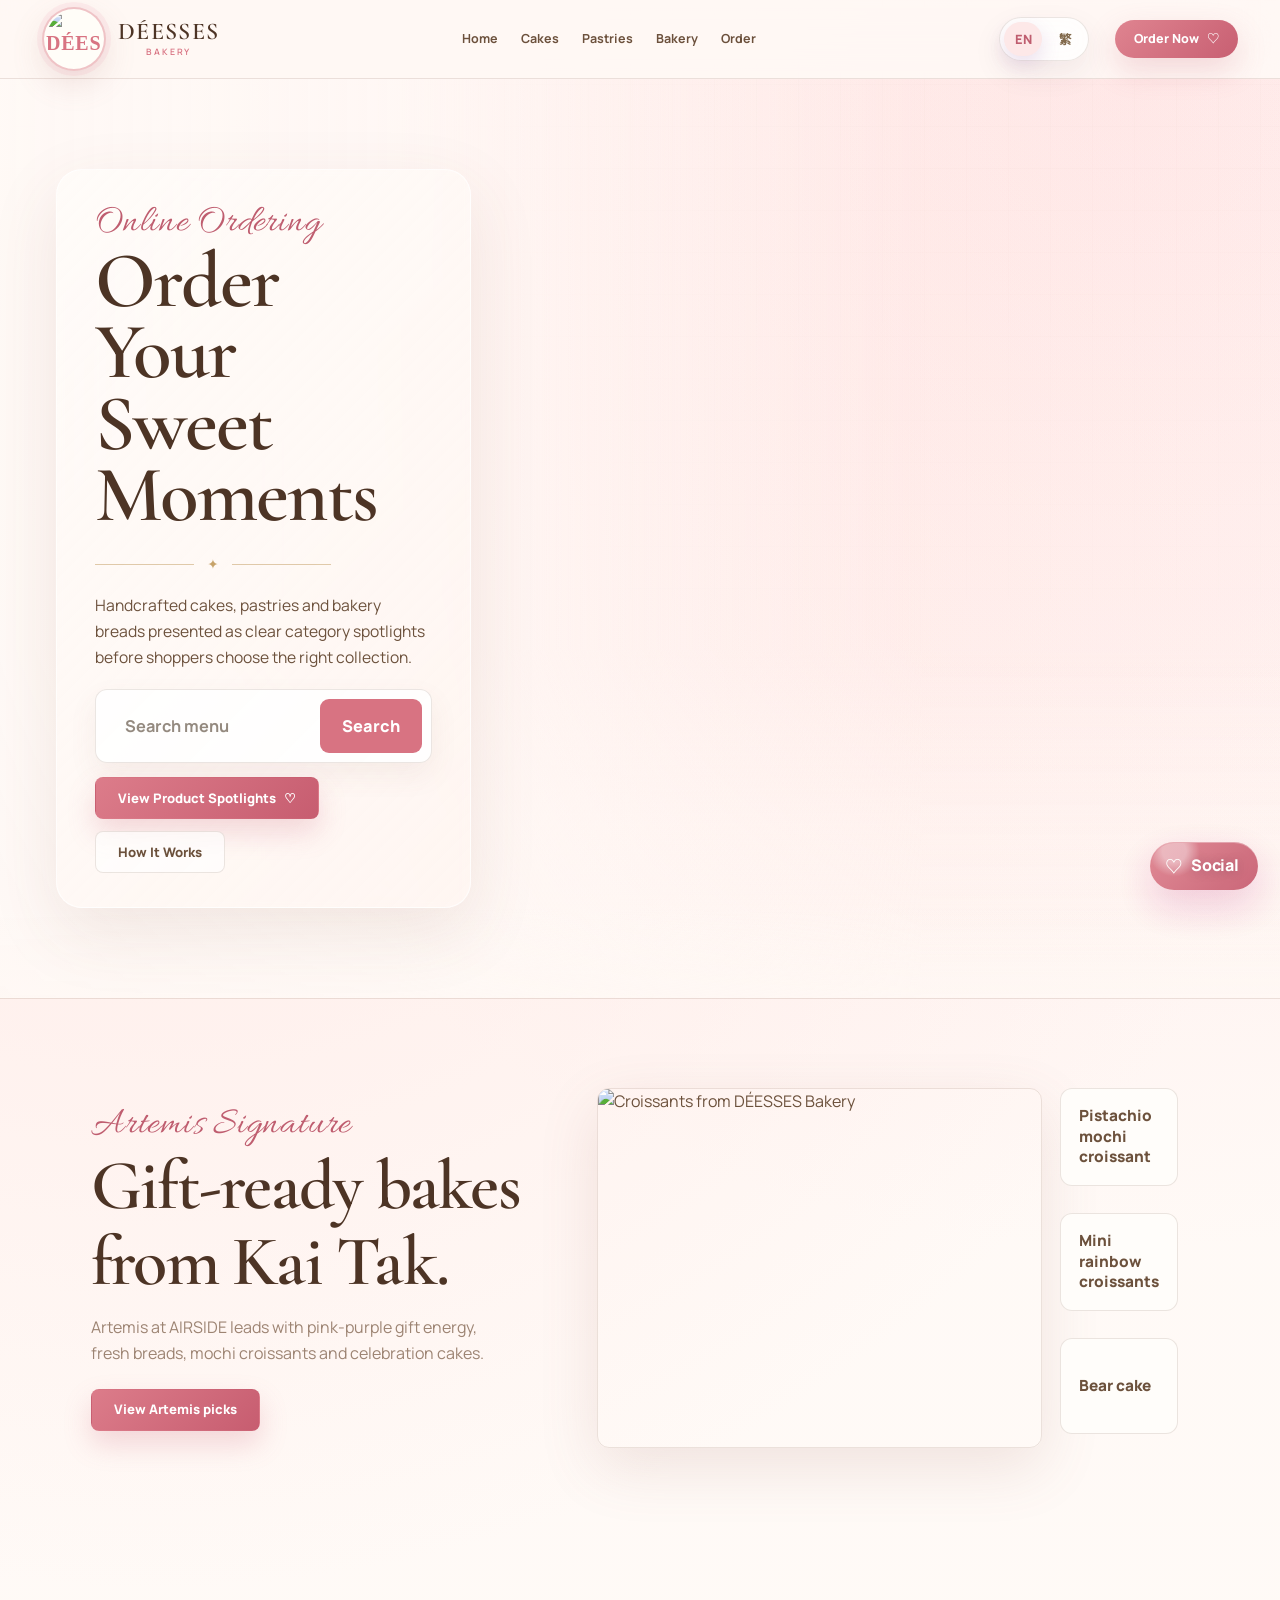
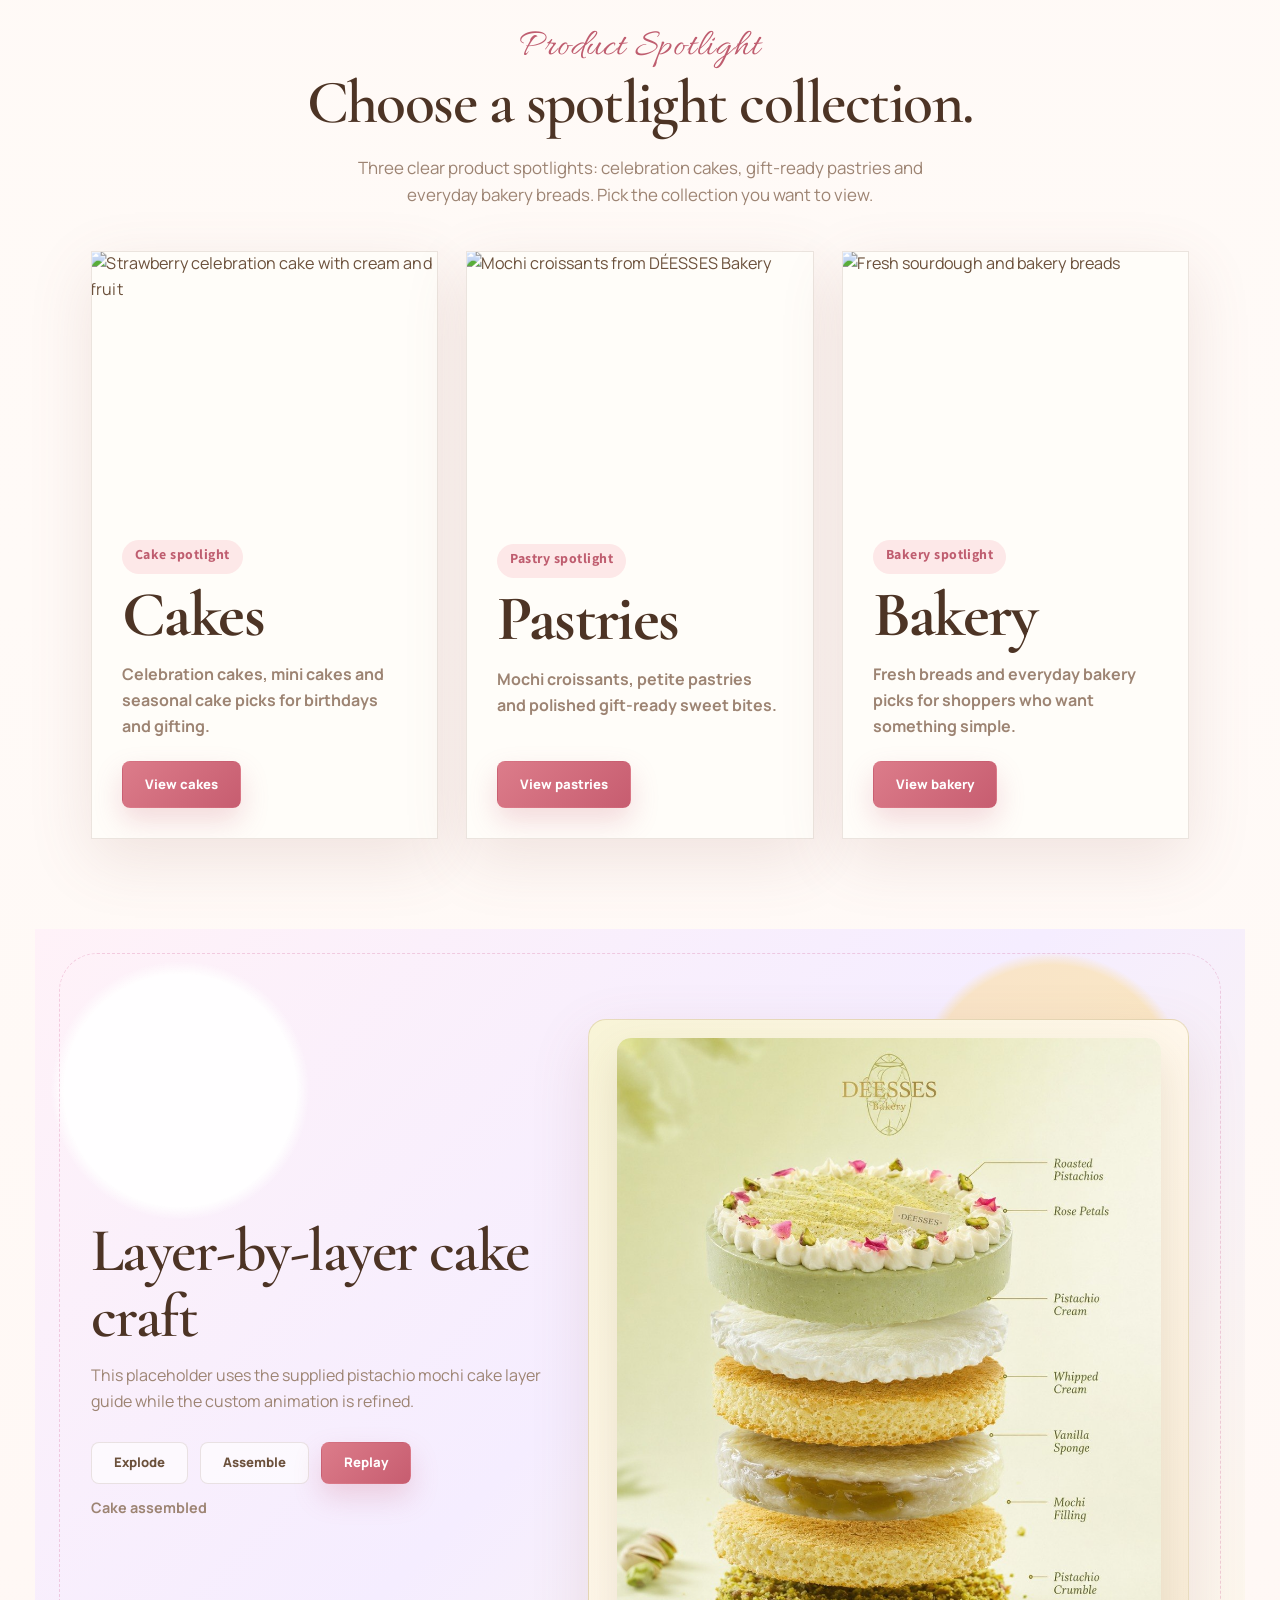
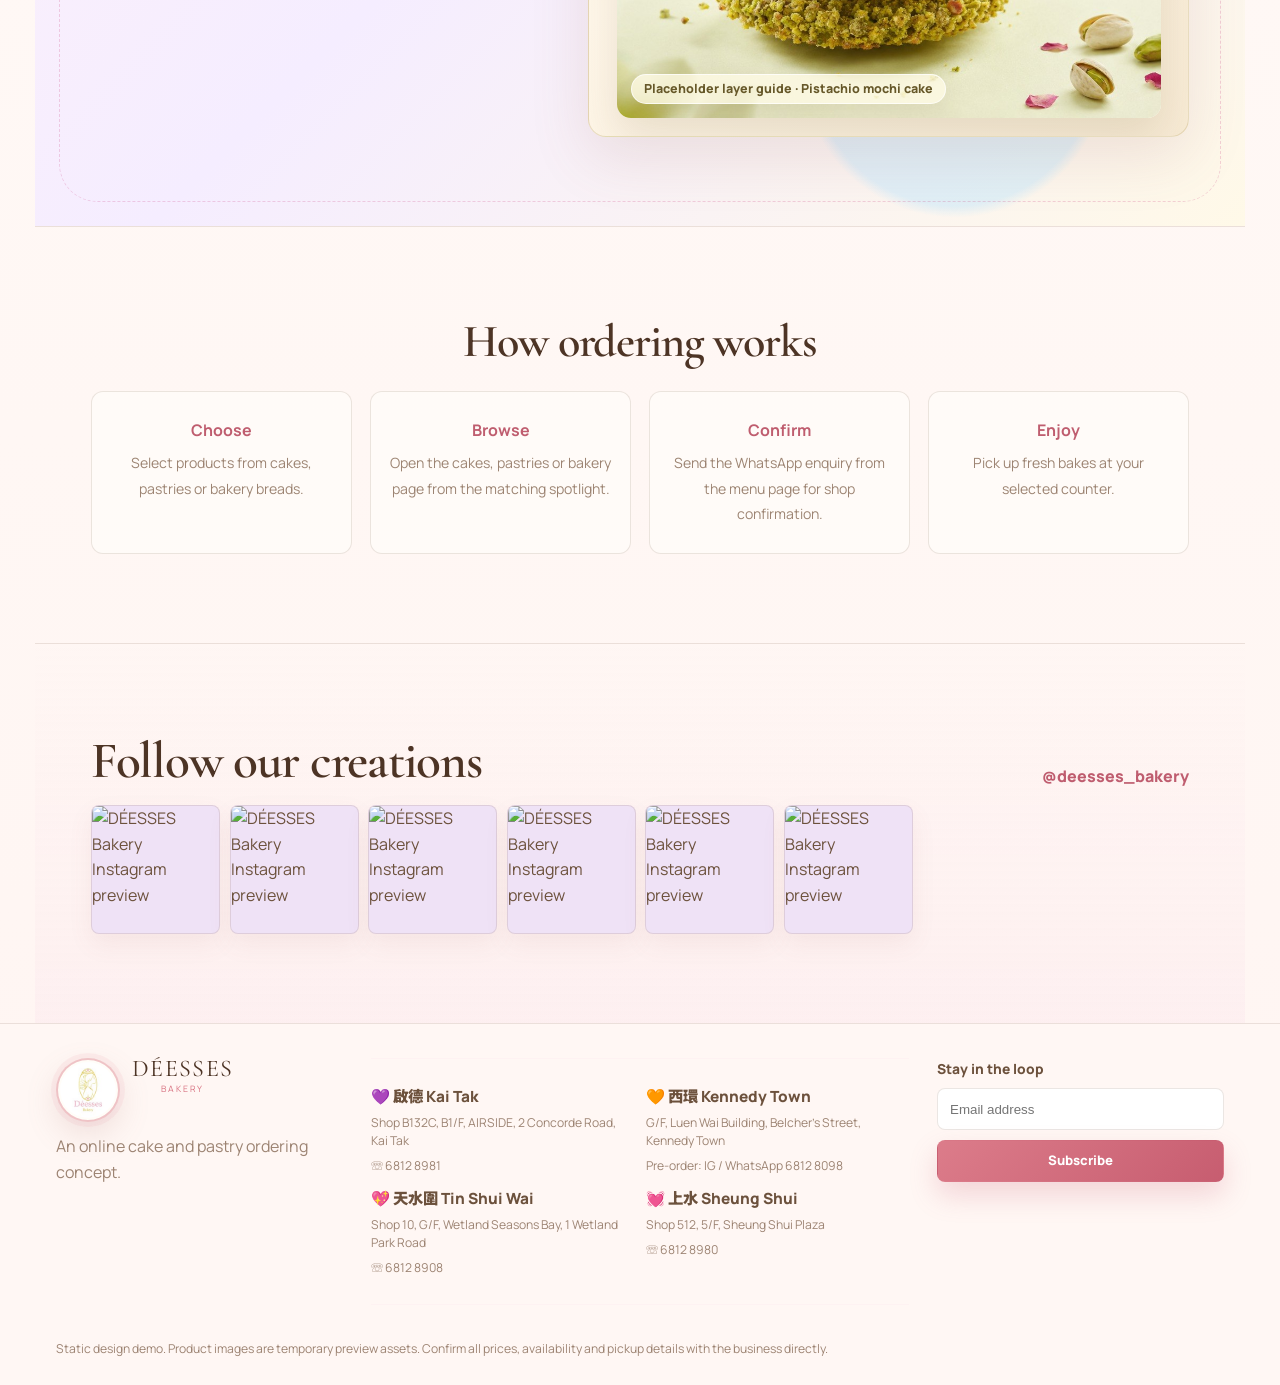
==== index.html @ 66787427 "fix: clarify category spotlights" ====
<!DOCTYPE html>
<html lang="en">
<head>
  <meta charset="UTF-8" />
  <meta name="viewport" content="width=device-width, initial-scale=1.0" />
  <title>DÉESSES Bakery — Online Ordering</title>
  <meta name="description" content="DÉESSES Bakery showcase concept with cakes, pastries, bakery breads, product highlights and WhatsApp pre-order flow." />
  <meta name="theme-color" content="#fff7f2" />
  <link rel="canonical" href="https://sloppy0726.github.io/deesses-bakery-demo/" />
  <meta property="og:type" content="website" />
  <meta property="og:title" content="DÉESSES Bakery — Online Ordering" />
  <meta property="og:description" content="Browse DÉESSES cakes, pastries and bakery highlights, then pre-order by WhatsApp." />
  <meta property="og:image" content="https://sloppy0726.github.io/deesses-bakery-demo/assets/front-page-bakery-scene.jpg" />
  <meta property="og:url" content="https://sloppy0726.github.io/deesses-bakery-demo/" />
  <meta name="twitter:card" content="summary_large_image" />
  <meta name="twitter:title" content="DÉESSES Bakery — Online Ordering" />
  <meta name="twitter:description" content="Browse DÉESSES cakes, pastries and bakery highlights, then pre-order by WhatsApp." />
  <meta name="twitter:image" content="https://sloppy0726.github.io/deesses-bakery-demo/assets/front-page-bakery-scene.jpg" />
  <link rel="icon" href="data:image/svg+xml,%3Csvg xmlns='http://www.w3.org/2000/svg' viewBox='0 0 64 64'%3E%3Crect width='64' height='64' rx='18' fill='%23fff7f2'/%3E%3Ctext x='50%25' y='56%25' dominant-baseline='middle' text-anchor='middle' font-size='34'%3E%E2%99%A1%3C/text%3E%3C/svg%3E" />
  <link rel="apple-touch-icon" href="assets/deesses-instagram-logo.jpg" />
  <link rel="preload" as="image" href="assets/front-page-bakery-scene.jpg" />
  <link rel="preload" as="image" href="assets/deconstructed-cake-placeholder.jpg" />
  <link rel="preload" as="image" href="assets/mini.jpg" />
  <link rel="preload" as="image" href="assets/strawberry.jpg" />
  <link rel="preconnect" href="https://fonts.googleapis.com" />
  <link rel="preconnect" href="https://fonts.gstatic.com" crossorigin />
  <link href="https://fonts.googleapis.com/css2?family=Allura&family=Cormorant+Garamond:ital,wght@0,500;0,600;0,700;1,500&family=Manrope:wght@400;500;600;700;800&family=Noto+Sans+TC:wght@400;500;700&display=swap" rel="stylesheet" />
  <link rel="stylesheet" href="styles.css?v=brand-logo-1" />
  <link rel="stylesheet" href="site.css?v=concept-11" />
  <script type="application/ld+json">
  {
    "@context": "https://schema.org",
    "@type": "Bakery",
    "name": "DÉESSES Bakery",
    "url": "https://sloppy0726.github.io/deesses-bakery-demo/",
    "image": "https://sloppy0726.github.io/deesses-bakery-demo/assets/front-page-bakery-scene.jpg",
    "telephone": "+85268128098",
    "sameAs": ["https://www.instagram.com/deesses_bakery/"],
    "servesCuisine": ["French pastry", "Bakery", "Cake"],
    "department": [
      {"@type":"Bakery","name":"Artemis by Deesses Bakery — Kai Tak","telephone":"+85268128981","address":{"@type":"PostalAddress","streetAddress":"Shop B132C, B1/F, AIRSIDE, 2 Concorde Road","addressLocality":"Kai Tak","addressRegion":"Hong Kong","addressCountry":"HK"}},
      {"@type":"Bakery","name":"DÉESSES Bakery — Kennedy Town","address":{"@type":"PostalAddress","streetAddress":"G/F, Luen Wai Building, Belcher's Street","addressLocality":"Kennedy Town","addressRegion":"Hong Kong","addressCountry":"HK"}},
      {"@type":"Bakery","name":"DÉESSES Bakery — Tin Shui Wai","telephone":"+85268128908","address":{"@type":"PostalAddress","streetAddress":"Shop 10, G/F, Wetland Seasons Bay, 1 Wetland Park Road","addressLocality":"Tin Shui Wai","addressRegion":"Hong Kong","addressCountry":"HK"}},
      {"@type":"Bakery","name":"DÉESSES Bakery — Sheung Shui","telephone":"+85268128980","address":{"@type":"PostalAddress","streetAddress":"Shop 512, 5/F, Sheung Shui Plaza","addressLocality":"Sheung Shui","addressRegion":"Hong Kong","addressCountry":"HK"}}
    ]
  }
  </script>
</head>
<body class="site">
  <header class="nav site-nav" id="nav">
    <nav class="nav__inner site-nav__inner" aria-label="Primary">
      <a href="#top" class="nav__brand site-brand">
        <img class="nav__mark nav__logo site-brand__logo" src="assets/deesses-instagram-logo-safe.jpg" alt="DÉESSES Bakery logo" width="68" height="68" />
        <span class="nav__name site-brand__name">DÉESSES<small>Bakery</small></span>
      </a>
      <button class="nav__toggle site-nav__toggle" type="button" aria-expanded="false" aria-controls="primaryNavLinks" data-nav-toggle>
        <span class="sr-only">Open navigation</span>
        <span aria-hidden="true"></span>
      </button>
      <ul class="nav__links site-nav__links" id="primaryNavLinks">
        <li><a href="#top">Home</a></li>
        <li><a href="cakes.html" data-hero-filter="cake">Cakes</a></li>
        <li><a href="pastries.html" data-hero-filter="pastry">Pastries</a></li>
        <li><a href="bakery.html" data-hero-filter="bakery">Bakery</a></li>
        <li><a href="cakes.html#order" data-i18n="order">Order</a></li>
      </ul>
      <div class="language-switch site-language" aria-label="Language" data-i18n-aria="languageLabel">
        <button type="button" data-language="en" aria-pressed="false"><span>EN</span></button>
        <button type="button" data-language="zh" aria-pressed="false"><span>繁</span></button>
      </div>
      <a href="cakes.html#order" class="nav__cta site-order-pill">Order Now <span aria-hidden="true">♡</span></a>
    </nav>
  </header>

  <aside class="social-float site-social-float" aria-label="Quick social links" data-i18n-aria="quickSocialLinks">
    <button class="social-trigger site-social-trigger" type="button" aria-haspopup="true" aria-expanded="false" data-social-trigger>
      <span class="site-social-trigger__icon" aria-hidden="true">♡</span>
      <span class="social-trigger__label" data-i18n="socialLabel">Social</span>
    </button>
    <div class="social-menu" role="menu">
      <a role="menuitem" href="https://www.instagram.com/deesses_bakery/" target="_blank" rel="noopener">
        <span class="social-icon" aria-hidden="true">◎</span>
        <span><strong>Instagram</strong><small data-i18n="socialInstagramHint">Latest cakes / DM pre-order</small></span>
      </a>
      <a role="menuitem" href="https://wa.me/85268128098" target="_blank" rel="noopener">
        <span class="social-icon" aria-hidden="true">✆</span>
        <span><strong>WhatsApp</strong><small data-i18n="socialWhatsappHint">Message to pre-order</small></span>
      </a>
      <a role="menuitem" href="#social">
        <span class="social-icon" aria-hidden="true">✧</span>
        <span><strong data-i18n="socialGalleryTitle">Social gallery</strong><small data-i18n="socialGalleryHint">Preview posts and updates</small></span>
      </a>
    </div>
  </aside>

  <main id="top">
    <section class="hero site-hero" id="hero">
      <div class="site-hero__content hero-center">
        <p class="site-script">Online Ordering</p>
        <h1 class="site-hero__title">Order Your<br />Sweet Moments</h1>
        <div class="site-flourish" aria-hidden="true"><span></span><strong>✦</strong><span></span></div>
        <p class="site-hero__copy">Handcrafted cakes, pastries and bakery breads presented as clear category spotlights before shoppers choose the right collection.</p>
        <form class="hero-search site-search" role="search" aria-label="Search DÉESSES menu" data-i18n-aria="searchMenu" data-hero-search>
          <label class="sr-only" for="heroSearchInput" data-i18n="searchMenu">Search menu</label>
          <input id="heroSearchInput" type="search" placeholder="Search menu" data-i18n-placeholder="searchMenu" autocomplete="off" />
          <button type="submit" data-i18n="searchButton">Search</button>
        </form>
        <div class="site-hero__actions">
          <a class="btn btn--primary site-button site-button--primary" href="#product-spotlight">View Product Spotlights <span aria-hidden="true">♡</span></a>
          <a class="btn btn--ghost site-button site-button--ghost" href="#how-it-works">How It Works</a>
        </div>
      </div>
      <div class="hero-gallery site-hero__visual" aria-hidden="true">
        <figure class="site-hero-photo site-hero-photo--cake hero-gallery__tile"><img src="assets/strawberry.jpg" alt="" width="520" height="520" fetchpriority="high" /></figure>
        <figure class="site-hero-photo site-hero-photo--berry hero-gallery__tile"><img src="assets/mini.jpg" alt="" width="440" height="440" /></figure>
        <figure class="site-hero-photo site-hero-photo--gift hero-gallery__tile"><img src="assets/orange.jpg" alt="" width="360" height="360" /></figure>
        <figure class="site-hero-photo site-hero-photo--tart hero-gallery__tile"><img src="assets/croissant.jpg" alt="" width="260" height="260" /></figure>
      </div>
    </section>

    <section class="signature site-signature" id="signature">
      <div class="signature__copy site-signature__copy">
        <p class="site-script">Artemis Signature</p>
        <h2>Gift-ready bakes from Kai Tak.</h2>
        <p>Artemis at AIRSIDE leads with pink-purple gift energy, fresh breads, mochi croissants and celebration cakes.</p>
        <a class="btn btn--primary site-button site-button--primary" href="pastries.html?branch=kaitak#menu" data-hero-filter="pastry">View Artemis picks</a>
      </div>
      <div class="signature__visual site-signature__visual">
        <img src="assets/croissant.jpg" alt="Croissants from DÉESSES Bakery" width="520" height="420" loading="lazy" />
        <ul class="signature-list site-signature-list">
          <li><button type="button" data-signature-product="pistachio-mochi-croissant">Pistachio mochi croissant</button></li>
          <li><button type="button" data-signature-product="rainbow-croissants">Mini rainbow croissants</button></li>
          <li><button type="button" data-signature-product="bear-cake">Bear cake</button></li>
        </ul>
      </div>
    </section>

    <section class="site-product-spotlight" id="product-spotlight" aria-labelledby="productSpotlightTitle">
      <div class="site-section-head site-product-spotlight__head">
        <p class="site-script">Product Spotlight</p>
        <h2 id="productSpotlightTitle">Choose a spotlight collection.</h2>
        <p class="section__sub">Three clear product spotlights: celebration cakes, gift-ready pastries and everyday bakery breads. Pick the collection you want to view.</p>
      </div>
      <div class="site-product-spotlight__grid" aria-label="Product spotlight categories">
        <article class="site-product-spotlight__card site-product-spotlight__card--cake">
          <img src="assets/strawberry.jpg" alt="Strawberry celebration cake with cream and fruit" width="520" height="460" loading="lazy" />
          <div>
            <span class="site-product-spotlight__tag">Cake spotlight</span>
            <h3>Cakes</h3>
            <p>Celebration cakes, mini cakes and seasonal cake picks for birthdays and gifting.</p>
            <a class="site-button site-button--primary" href="cakes.html">View cakes</a>
          </div>
        </article>
        <article class="site-product-spotlight__card site-product-spotlight__card--pastry">
          <img src="assets/croissant.jpg" alt="Mochi croissants from DÉESSES Bakery" width="520" height="460" loading="lazy" />
          <div>
            <span class="site-product-spotlight__tag">Pastry spotlight</span>
            <h3>Pastries</h3>
            <p>Mochi croissants, petite pastries and polished gift-ready sweet bites.</p>
            <a class="site-button site-button--primary" href="pastries.html">View pastries</a>
          </div>
        </article>
        <article class="site-product-spotlight__card site-product-spotlight__card--bakery">
          <img src="assets/sourdough.jpg" alt="Fresh sourdough and bakery breads" width="520" height="460" loading="lazy" />
          <div>
            <span class="site-product-spotlight__tag">Bakery spotlight</span>
            <h3>Bakery</h3>
            <p>Fresh breads and everyday bakery picks for shoppers who want something simple.</p>
            <a class="site-button site-button--primary" href="bakery.html">View bakery</a>
          </div>
        </article>
      </div>
    </section>

    <section class="craft site-craft" id="craft" data-cake-mode="assembled">
      <div class="craft__copy site-craft__copy">
        <h2>Layer-by-layer cake craft</h2>
        <p>This placeholder uses the supplied pistachio mochi cake layer guide while the custom animation is refined.</p>
        <div class="craft__controls" aria-label="Cake assembly controls">
          <button class="site-button site-button--ghost" type="button" data-cake-action="explode">Explode</button>
          <button class="site-button site-button--ghost" type="button" data-cake-action="assemble">Assemble</button>
          <button class="site-button site-button--primary" type="button" data-cake-action="replay">Replay</button>
        </div>
        <p class="craft__status" id="cakeStatus" aria-live="polite">Cake assembled</p>
      </div>
      <div class="craft__panel site-cake-panel">
        <figure class="site-cake-placeholder">
          <img src="assets/deconstructed-cake-placeholder.jpg" alt="DÉESSES pistachio mochi cake layer guide placeholder showing pistachio cream, whipped cream, vanilla sponge, mochi filling and pistachio crumble" width="1024" height="1280" loading="lazy" />
          <figcaption>Placeholder layer guide · Pistachio mochi cake</figcaption>
        </figure>
        <div class="cake-stage site-cake-stage--legacy" aria-hidden="true" aria-label="Animated exploded-view celebration cake">
          <div class="cake-piece cake-piece--candle">✦</div>
          <div class="cake-piece cake-piece--berries"></div>
          <div class="cake-piece cake-piece--cream"></div>
          <div class="cake-piece cake-piece--sponge"></div>
          <div class="cake-piece cake-piece--plate"></div>
        </div>
      </div>
    </section>

    <section class="site-how" id="how-it-works">
      <h2>How ordering works</h2>
      <ol>
        <li><strong>Choose</strong><span>Select products from cakes, pastries or bakery breads.</span></li>
        <li><strong>Browse</strong><span>Open the cakes, pastries or bakery page from the matching spotlight.</span></li>
        <li><strong>Confirm</strong><span>Send the WhatsApp enquiry from the menu page for shop confirmation.</span></li>
        <li><strong>Enjoy</strong><span>Pick up fresh bakes at your selected counter.</span></li>
      </ol>
    </section>

    <section class="social site-social" id="social">
      <div class="social__text site-social__head">
        <h2>Follow our creations</h2>
        <p><a href="https://www.instagram.com/deesses_bakery/" target="_blank" rel="noopener">@deesses_bakery</a></p>
      </div>
      <div class="social__grid site-social-grid" id="socialGrid"></div>
    </section>
  </main>

  <footer class="footer site-footer" id="contact">
    <div class="footer__inner site-footer__inner">
      <div>
        <a href="#top" class="site-brand site-footer-brand">
          <img class="site-brand__logo" src="assets/deesses-instagram-logo.jpg" alt="DÉESSES Bakery logo" width="48" height="48" />
          <span class="site-brand__name">DÉESSES<small>Bakery</small></span>
        </a>
        <p>An online cake and pastry ordering concept.</p>
      </div>
      <div class="footer__branches site-footer-branches" id="footerBranches"></div>
      <form class="site-subscribe" action="https://wa.me/85268128098" target="_blank">
        <label>Stay in the loop<input type="email" placeholder="Email address" /></label>
        <button class="site-button site-button--primary" type="submit">Subscribe</button>
      </form>
    </div>
    <p class="site-footer-note">Static design demo. Product images are temporary preview assets. Confirm all prices, availability and pickup details with the business directly.</p>
  </footer>

  <script src="script.js?v=brand-logo-1"></script>
</body>
</html>
---- styles.css ----
/* =========================================================
   DÉESSES Bakery — multi-branch static demo
   Warm golden bakery base + pink/purple "goddess" gift accent
   Scroll-driven warm theme via [data-theme] on <body>
   ========================================================= */

:root {
  /* Warm bakery palette */
  --crust:   #7a4a21;
  --amber:   #c8821f;
  --honey:   #e7a93c;
  --butter:  #f4d58a;
  --cream:   #fbf3e4;
  --linen:   #fdf8ef;
  --espresso:#3a2614;

  /* Goddess gift accent (pink / purple) */
  --rose:    #c93278;
  --plum:    #8a4f9e;
  --blush:   #f6d6e6;
  --lilac:   #efe2f6;

  /* Brand channels */
  --whatsapp:#25d366;

  /* Theme tokens (default / "dawn") */
  --bg:      var(--linen);
  --surface: #ffffff;
  --text:    var(--espresso);
  --muted:   #836b4d;
  --accent:  var(--amber);
  --accent-2:var(--rose);
  --hairline: rgba(58, 38, 20, 0.10);
  --glass:   rgba(253, 248, 239, 0.72);

  --radius:  20px;
  --radius-sm: 14px;
  --maxw: 1160px;
  --ease: cubic-bezier(0.22, 1, 0.36, 1);
}

/* ---- Scroll themes ---- */
body[data-theme="dawn"]   { --bg: var(--linen); --surface: #fff; --text: var(--espresso); --muted: #836b4d; --accent: var(--amber); --glass: rgba(253,248,239,0.72); --hairline: rgba(58,38,20,0.10); }
body[data-theme="midday"] { --bg: var(--cream); --surface: #fffaf0; --text: var(--espresso); --muted: #8a6f4d; --accent: var(--amber); --glass: rgba(251,243,228,0.72); --hairline: rgba(58,38,20,0.12); }
body[data-theme="golden"] { --bg: #f9ecdc; --surface: #fff5e6; --text: #4a2f15; --muted: #8a6336; --accent: var(--crust); --glass: rgba(249,236,220,0.74); --hairline: rgba(74,47,21,0.14); }
body[data-theme="dusk"]   { --bg: #2a1a0e; --surface: #36230f; --text: #f6e4c2; --muted: #cba36a; --accent: var(--honey); --glass: rgba(42,26,14,0.66); --hairline: rgba(246,228,194,0.14); }

/* ---- Reset / base ---- */
*, *::before, *::after { box-sizing: border-box; }
html { scroll-behavior: smooth; }
body {
  margin: 0;
  font-family: "Inter", "Noto Sans TC", system-ui, -apple-system, "Segoe UI", sans-serif;
  color: var(--text);
  background: var(--bg);
  line-height: 1.6;
  -webkit-font-smoothing: antialiased;
  transition: background 0.8s var(--ease), color 0.8s var(--ease);
}
::selection { background: rgba(201, 50, 120, 0.18); color: var(--espresso); }
body.modal-open { overflow: hidden; }
h1, h2, h3 {
  font-family: "Fraunces", Georgia, serif;
  font-weight: 600;
  line-height: 1.08;
  letter-spacing: -0.01em;
  margin: 0;
}
p { margin: 0; }
a { color: inherit; text-decoration: none; }
img { max-width: 100%; display: block; }
section { padding: clamp(64px, 11vw, 132px) clamp(20px, 6vw, 64px); }

/* ---- Instagram glyph ---- */
.ig-mark {
  display: inline-block;
  width: 18px; height: 18px;
  border-radius: 6px;
  border: 2px solid currentColor;
  position: relative;
  flex: none;
}
.ig-mark::before {
  content: ""; position: absolute;
  inset: 3px; border-radius: 50%;
  border: 2px solid currentColor;
}
.ig-mark::after {
  content: ""; position: absolute;
  top: 2.5px; right: 2.5px;
  width: 2.5px; height: 2.5px; border-radius: 50%;
  background: currentColor;
}
.ig-mark--lg { width: 30px; height: 30px; border-radius: 9px; }
.ig-mark--lg::after { width: 3.5px; height: 3.5px; top: 4px; right: 4px; }

/* ---- Shared bits ---- */
.eyebrow {
  font-size: 0.78rem;
  letter-spacing: 0.16em;
  text-transform: uppercase;
  font-weight: 600;
  color: var(--accent-2);
  margin-bottom: 14px;
}
.eyebrow--light { color: var(--blush); }

.section__head { max-width: 760px; margin: 0 auto clamp(34px, 5vw, 64px); text-align: center; }
.section__head h2 { font-size: clamp(2rem, 5vw, 3.4rem); }
.section__sub { margin: 18px auto 0; color: var(--muted); font-size: 1.06rem; max-width: 62ch; }
.section__sub strong, .section__sub em { color: var(--text); }
.reveal-on-scroll {
  opacity: 0;
  transform: translateY(34px) scale(0.985);
  filter: blur(8px);
  transition:
    opacity 0.85s ease var(--reveal-delay, 0ms),
    transform 0.85s cubic-bezier(0.2, 0.8, 0.2, 1) var(--reveal-delay, 0ms),
    filter 0.85s ease var(--reveal-delay, 0ms);
  will-change: opacity, transform, filter;
}
.reveal-on-scroll.is-visible { opacity: 1; transform: translateY(0) scale(1); filter: blur(0); }
.product.reveal-on-scroll,
.branch-card.reveal-on-scroll,
.social-tile.reveal-on-scroll,
.footer-branch.reveal-on-scroll { transform: translateY(42px) scale(0.96); }
.product.reveal-on-scroll.is-visible,
.branch-card.reveal-on-scroll.is-visible,
.social-tile.reveal-on-scroll.is-visible,
.footer-branch.reveal-on-scroll.is-visible { transform: translateY(0) scale(1); }
.product.reveal-on-scroll.is-visible:hover,
.branch-card.reveal-on-scroll.is-visible:hover { transform: translateY(-6px) scale(1); }
.social-tile.reveal-on-scroll.is-visible:hover { transform: translateY(-4px) scale(1); }

.btn {
  display: inline-flex; align-items: center; justify-content: center;
  gap: 9px; padding: 14px 26px; border-radius: 999px;
  font-weight: 600; font-size: 0.98rem; border: none; cursor: pointer;
  font-family: inherit;
  transition: transform 0.3s var(--ease), box-shadow 0.3s var(--ease), background 0.3s var(--ease);
}
.btn:hover { transform: translateY(-2px); }
.btn--primary {
  background: linear-gradient(120deg, var(--rose), var(--plum));
  color: #fff;
  box-shadow: 0 14px 32px -14px var(--plum);
}
.btn--ghost { border: 1px solid var(--hairline); color: var(--text); background: transparent; }
.btn--ghost:hover { border-color: var(--accent-2); }

.btn--lg { padding: 16px 32px; font-size: 1.02rem; }

.note {
  text-align: center; margin: 40px auto 0; max-width: 780px;
  font-size: 0.84rem; color: var(--muted); font-style: italic;
}

/* ---- Navigation ---- */
.nav {
  position: sticky; top: 0; z-index: 100;
  padding: 14px clamp(16px, 5vw, 48px);
  transition: padding 0.4s var(--ease), background 0.6s var(--ease), box-shadow 0.4s var(--ease);
}
.nav--scrolled {
  background: var(--glass);
  -webkit-backdrop-filter: saturate(180%) blur(18px);
  backdrop-filter: saturate(180%) blur(18px);
  box-shadow: 0 1px 0 var(--hairline);
}
.nav__inner { max-width: var(--maxw); margin: 0 auto; display: flex; align-items: center; gap: 24px; }
.nav__brand { display: flex; align-items: center; gap: 12px; font-family: "Fraunces", serif; font-weight: 600; font-size: 1.18rem; letter-spacing: 0.04em; }
.nav__name small { display: block; font-size: 0.62rem; letter-spacing: 0.32em; color: var(--muted); font-family: "Inter", sans-serif; font-weight: 600; }
.nav__mark { color: var(--accent-2); font-size: 1.25rem; }
.nav__logo {
  width: 48px; height: 48px; border-radius: 50%; object-fit: cover; display: block; flex: none;
  padding: 3px;
  background: linear-gradient(#fffaf4, #fffaf4) padding-box, linear-gradient(135deg, var(--rose), var(--plum), var(--honey)) border-box;
  border: 2px solid transparent;
  box-shadow: 0 12px 30px -13px rgba(138, 79, 158, 0.95), 0 0 0 5px rgba(246, 214, 230, 0.34);
}
.nav__links { display: flex; gap: 26px; list-style: none; margin: 0 auto 0 18px; padding: 0; font-size: 0.92rem; font-weight: 500; }
.nav__links a { color: var(--muted); transition: color 0.25s var(--ease); }
.nav__links a:hover { color: var(--accent-2); }
.social-float { position: fixed; right: clamp(10px, 2vw, 22px); bottom: max(10px, env(safe-area-inset-bottom)); z-index: 95; }
.social-trigger {
  border: 0; cursor: pointer; min-width: 104px; height: 48px; padding: 0 18px 0 14px; display: inline-flex; align-items: center; justify-content: center; gap: 8px;
  position: relative; overflow: hidden; isolation: isolate; border-radius: 999px; color: #fff;
  background: linear-gradient(135deg, #5b2a86 0%, #c13584 38%, #e1306c 68%, #f77737 100%);
  box-shadow: 0 16px 38px rgba(193,53,132,0.24), inset 0 1px 0 rgba(255,255,255,0.32);
  font: inherit; font-weight: 850; letter-spacing: -0.01em; opacity: 0.94;
  transition: transform 0.18s var(--ease), box-shadow 0.18s var(--ease), opacity 0.18s var(--ease);
}
.social-trigger::before {
  content: ""; position: absolute; inset: 1px; z-index: -1; border-radius: inherit;
  background: radial-gradient(circle at 22% 18%, rgba(255,255,255,0.42) 0 13%, transparent 28%);
}
.social-trigger__ig {
  width: 21px; height: 21px; flex: none; display: block; color: currentColor;
  filter: drop-shadow(0 1px 8px rgba(63, 18, 65, 0.22));
}
.social-trigger__ig rect, .social-trigger__ig circle,
.social-menu__ig svg rect, .social-menu__ig svg circle {
  fill: none; stroke: currentColor; stroke-width: 1.9; stroke-linecap: round; stroke-linejoin: round;
}
.social-trigger__ig .social-trigger__ig-dot, .social-menu__ig svg circle:last-child { fill: currentColor; stroke: none; }
.social-trigger__label { position: relative; text-shadow: 0 1px 12px rgba(62,22,58,0.26); }
.social-menu {
  position: absolute; right: 0; bottom: calc(100% + 10px); width: min(314px, calc(100vw - 32px)); padding: 10px;
  border-radius: 26px; background: rgba(255,250,244,0.92); border: 1px solid rgba(138,79,158,0.15);
  box-shadow: 0 26px 80px rgba(83,49,75,0.22); -webkit-backdrop-filter: blur(18px); backdrop-filter: blur(18px);
  opacity: 0; transform: translateY(12px) scale(0.96); pointer-events: none; transform-origin: bottom right;
  transition: opacity 0.22s var(--ease), transform 0.22s var(--ease);
}
.social-float:hover .social-menu, .social-float:focus-within .social-menu, .social-float.social-float--open .social-menu { opacity: 1; transform: translateY(0) scale(1); pointer-events: auto; }
.social-float:hover .social-trigger, .social-float:focus-within .social-trigger, .social-float.social-float--open .social-trigger { transform: translateY(-1px); box-shadow: 0 20px 52px rgba(138,79,158,0.32); }
.social-menu a { display: grid; grid-template-columns: 38px 1fr; gap: 10px; align-items: center; padding: 10px; border-radius: 18px; color: var(--text); }
.social-menu a:hover, .social-menu a:focus { background: rgba(246,214,230,0.24); outline: none; }
.social-menu .ig-mark, .social-menu__ig, .social-icon {
  width: 38px; height: 38px; border-radius: 50%; display: grid; place-items: center; background: linear-gradient(135deg, var(--rose), var(--plum)); color: #fff;
  box-shadow: 0 10px 22px rgba(138,79,158,0.16);
}
.social-menu__ig { background: linear-gradient(135deg, #5b2a86, #c13584 42%, #f77737); }
.social-menu__ig svg { width: 19px; height: 19px; display: block; }
.social-menu span { display: grid; gap: 2px; }
.social-menu strong { font-size: 0.95rem; }
.social-menu small { color: var(--muted); font-weight: 700; line-height: 1.25; }
.language-switch {
  display: inline-flex; align-items: center; gap: 4px; padding: 4px; border: 1px solid var(--hairline);
  border-radius: 999px; background: rgba(255,255,255,0.68); box-shadow: 0 12px 30px rgba(83,49,75,0.08);
  -webkit-backdrop-filter: blur(12px); backdrop-filter: blur(12px); flex: none;
}
.language-switch button {
  border: 0; cursor: pointer; min-width: 38px; height: 34px; border-radius: 999px; color: var(--muted);
  background: transparent; font: inherit; font-size: 0.8rem; font-weight: 800; letter-spacing: -0.01em;
  transition: color 0.18s var(--ease), background 0.18s var(--ease), box-shadow 0.18s var(--ease);
}
.language-switch button:hover { color: var(--text); }
.language-switch button.active { color: #fff; background: linear-gradient(120deg, var(--rose), var(--plum)); box-shadow: 0 8px 20px rgba(138,79,158,0.18); }
.nav__cta {
  display: inline-flex; align-items: center; gap: 8px;
  padding: 10px 18px; border-radius: 999px;
  background: linear-gradient(120deg, var(--rose), var(--plum));
  color: #fff; font-weight: 600; font-size: 0.88rem;
  transition: transform 0.3s var(--ease);
}
.nav__cta:hover { transform: translateY(-2px); }
.nav__toggle {
  display: none; width: 44px; height: 44px; margin-left: auto; border: 1px solid var(--hairline); border-radius: 999px;
  background: var(--surface); color: var(--text); cursor: pointer; position: relative; flex: none;
}
.nav__toggle span[aria-hidden="true"], .nav__toggle span[aria-hidden="true"]::before, .nav__toggle span[aria-hidden="true"]::after {
  content: ""; position: absolute; left: 12px; right: 12px; height: 2px; border-radius: 2px; background: currentColor; transition: transform 0.2s var(--ease), opacity 0.2s var(--ease);
}
.nav__toggle span[aria-hidden="true"] { top: 21px; }
.nav__toggle span[aria-hidden="true"]::before { top: -7px; left: 0; right: 0; }
.nav__toggle span[aria-hidden="true"]::after { top: 7px; left: 0; right: 0; }
body[data-nav-open="true"] .nav__toggle span[aria-hidden="true"] { transform: rotate(45deg); }
body[data-nav-open="true"] .nav__toggle span[aria-hidden="true"]::before { transform: translateY(7px) rotate(90deg); }
body[data-nav-open="true"] .nav__toggle span[aria-hidden="true"]::after { opacity: 0; }

/* ---- Hero ---- */
.sr-only {
  position: absolute; width: 1px; height: 1px; padding: 0; margin: -1px;
  overflow: hidden; clip: rect(0, 0, 0, 0); white-space: nowrap; border: 0;
}
.hero {
  position: relative; min-height: calc(100vh - 72px); min-height: calc(100svh - 72px); display: grid; place-items: center;
  overflow: hidden; padding: clamp(72px, 12vh, 118px) clamp(18px, 5vw, 56px) clamp(52px, 9vh, 92px);
  background: linear-gradient(180deg, #fff6ee 0%, #fdebf4 48%, #fffaf4 100%);
}
.hero::after {
  content: ""; position: absolute; inset: auto -12% -22% -12%; height: 42%; z-index: 1;
  background: radial-gradient(closest-side at 50% 100%, rgba(255, 255, 255, 0.78), rgba(255, 214, 230, 0.2) 54%, transparent 74%);
  pointer-events: none;
}
.hero--gallery::before {
  content: ""; position: absolute; inset: 0; z-index: 1;
  background:
    radial-gradient(90% 80% at 50% 28%, rgba(255, 250, 244, 0.46), transparent 58%),
    linear-gradient(180deg, rgba(255, 246, 238, 0.08), rgba(83, 49, 75, 0.24));
  pointer-events: none;
}
.hero-gallery {
  position: absolute; inset: 0; display: grid;
  grid-template-columns: 1.04fr 0.9fr 1.12fr 0.9fr 1.04fr;
  gap: clamp(8px, 1.1vw, 16px); padding: clamp(12px, 2vw, 26px);
  transform: scale(1.02);
}
.hero-gallery__tile {
  position: relative; overflow: hidden; border-radius: clamp(22px, 3vw, 42px);
  min-height: 58vh; box-shadow: 0 34px 90px -54px rgba(67, 33, 58, 0.68);
  isolation: isolate;
}
.hero-gallery__tile--one, .hero-gallery__tile--five { transform: translateY(6vh); }
.hero-gallery__tile--two, .hero-gallery__tile--four { transform: translateY(-2vh); }
.hero-gallery__tile--three { transform: translateY(3vh); }
.hero-gallery__tile img { width: 100%; height: 100%; object-fit: cover; filter: saturate(1.08) contrast(0.98) brightness(1.18); }
.hero-gallery__tile::after {
  content: ""; position: absolute; inset: 0;
  background: linear-gradient(180deg, rgba(255,246,238,0.04), rgba(48,21,43,0.28));
  z-index: 1;
}
.hero-gallery__tile span {
  position: absolute; z-index: 2; left: 16px; right: 16px; bottom: 16px;
  color: #fff8ee; text-shadow: 0 2px 18px rgba(0,0,0,0.45);
}
.hero-gallery__tile strong { display: block; font-family: "Fraunces", Georgia, serif; font-size: clamp(1.02rem, 1.65vw, 1.46rem); line-height: 1.08; }
.hero-gallery__tile small { display: block; margin-top: 4px; font-size: 0.72rem; letter-spacing: 0.06em; opacity: 0.86; }
.hero-center {
  position: relative; z-index: 2; width: min(860px, 100%); text-align: center;
  padding: clamp(10px, 2.4vw, 22px);
}
.hero-center .eyebrow { margin-bottom: 12px; color: #6f2e61; font-size: clamp(0.78rem, 1vw, 0.95rem); font-weight: 800; text-shadow: 0 1px 0 rgba(255,250,244,0.88), 0 8px 26px rgba(255,250,244,0.92); }
.hero__title { font-size: clamp(3.15rem, 9vw, 6.55rem); font-weight: 700; line-height: 0.9; color: #2f1d12; text-shadow: 0 1px 0 rgba(255,250,244,0.92), 0 6px 24px rgba(255,250,244,0.88), 0 18px 58px rgba(255,250,244,0.74); }
.hero__zh { margin-top: 18px; font-family: "Noto Sans TC", serif; font-size: clamp(1.12rem, 2.4vw, 1.55rem); letter-spacing: 0.16em; color: #5a351f; font-weight: 800; text-shadow: 0 1px 0 rgba(255,250,244,0.86), 0 8px 28px rgba(255,250,244,0.92); }
.hero-search {
  display: grid; grid-template-columns: 1fr auto; align-items: center; gap: 8px;
  width: min(720px, 100%); margin: clamp(28px, 4vw, 42px) auto 0; padding: 9px;
  border-radius: 999px; background: rgba(255,255,255,0.76); border: 1px solid rgba(255,255,255,0.54);
  box-shadow: 0 16px 42px -32px rgba(58,38,20,0.58), inset 0 1px 0 rgba(255,255,255,0.62);
}
.hero-search input {
  min-width: 0; border: 0; outline: 0; background: transparent; color: var(--espresso);
  padding: 14px 10px 14px 20px; font: inherit; font-size: 1.02rem; font-weight: 700;
}
.hero-search input::placeholder { color: rgba(58,38,20,0.54); }
.hero-search button {
  border: 0; cursor: pointer; border-radius: 999px; padding: 14px 22px; color: #fff; font: inherit; font-size: 1.02rem; font-weight: 800;
  background: linear-gradient(120deg, var(--rose), var(--plum));
}
.hero-category-nav { margin: 18px auto 0; display: flex; justify-content: center; flex-wrap: wrap; gap: 9px; }
.hero-category-nav a {
  display: inline-flex; align-items: center; min-height: 46px; padding: 10px 16px; border-radius: 999px;
  background: rgba(255,255,255,0.42); border: 1px solid rgba(255,255,255,0.32); color: #352113;
  font-size: 0.94rem; font-weight: 800; text-shadow: 0 1px 0 rgba(255,250,244,0.68); transition: transform 0.22s var(--ease), background 0.22s var(--ease);
}
.hero-category-nav a:hover { transform: translateY(-2px); background: #fff; }
.hero__fine {
  position: absolute; z-index: 2; left: 50%; bottom: 18px; transform: translateX(-50%);
  width: min(720px, calc(100% - 30px)); text-align: center; color: rgba(58,38,20,0.64);
  font-size: 0.78rem; letter-spacing: 0.01em; text-shadow: 0 1px 12px rgba(255,250,244,0.58);
}

@media (min-width: 1024px) {
  .hero-center { width: min(940px, 100%); }
  .hero__title { font-size: clamp(5.7rem, 9.8vw, 7.75rem); letter-spacing: -0.045em; }
  .hero__zh { font-size: clamp(1.24rem, 1.55vw, 1.64rem); }
}

/* ---- Branches ---- */
.branch-grid {
  max-width: var(--maxw); margin: 0 auto;
  display: grid; grid-template-columns: repeat(auto-fit, minmax(248px, 1fr)); gap: 20px;
}
.branch-card {
  position: relative; text-align: left; cursor: pointer; font-family: inherit;
  background: linear-gradient(180deg, rgba(255,255,255,0.96), var(--surface)); border: 1px solid var(--hairline); border-radius: var(--radius);
  padding: 26px 24px; display: flex; flex-direction: column; gap: 4px; color: var(--text);
  transition: transform 0.4s var(--ease), box-shadow 0.4s var(--ease), border-color 0.4s var(--ease), background 0.6s var(--ease);
}
.branch-card::before {
  content: ""; position: absolute; inset: 0 0 auto 0; height: 4px; border-radius: var(--radius) var(--radius) 0 0;
  background: linear-gradient(90deg, var(--rose), var(--plum)); opacity: 0; transition: opacity 0.3s var(--ease);
}
.branch-card:hover { transform: translateY(-6px); box-shadow: 0 26px 52px -30px rgba(138, 79, 158, 0.5); border-color: rgba(138, 79, 158, 0.22); }
.branch-card--on { border-color: var(--plum); box-shadow: 0 26px 54px -28px rgba(138, 79, 158, 0.6); }
.branch-card--on::before { opacity: 1; }
.branch-card__heart { font-size: 1.5rem; }
.branch-card__name { font-size: 1.32rem; margin: 4px 0 0; }
.branch-card__sub { font-size: 0.8rem; letter-spacing: 0.1em; text-transform: uppercase; color: var(--accent-2); font-weight: 600; }
.branch-card__addr { font-size: 0.92rem; color: var(--text); margin-top: 10px; }
.branch-card__addr--en { color: var(--muted); font-size: 0.84rem; margin-top: 2px; }
.branch-card__note { font-size: 0.85rem; color: var(--muted); margin-top: 10px; line-height: 1.5; }
.branch-card__phone { display: inline-block; margin-top: 14px; font-weight: 600; font-size: 0.92rem; color: var(--plum); }
.branch-card__phone--none { color: var(--muted); font-weight: 500; font-size: 0.82rem; }
.branch-card__cta { margin-top: 16px; font: inherit; font-size: 0.82rem; font-weight: 800; color: var(--accent); letter-spacing: 0.02em; align-self: flex-start; border: 0; background: transparent; padding: 0; cursor: pointer; }
.branch-card__cta:hover, .branch-card__cta:focus-visible { color: var(--accent-2); text-decoration: underline; outline: none; }

/* ---- Filters ---- */
.filters { max-width: var(--maxw); margin: 0 auto clamp(28px, 4vw, 40px); display: flex; flex-direction: column; gap: 14px; }
.filters__row { display: flex; flex-wrap: wrap; align-items: center; gap: 10px; }
.filters__label { font-size: 0.72rem; letter-spacing: 0.14em; text-transform: uppercase; color: var(--muted); font-weight: 600; margin-right: 4px; min-width: 92px; }
.chip {
  font-family: inherit; cursor: pointer; font-size: 0.86rem; font-weight: 500;
  padding: 9px 16px; border-radius: 999px; color: var(--text);
  background: var(--surface); border: 1px solid var(--hairline);
  transition: transform 0.2s var(--ease), background 0.3s var(--ease), color 0.3s var(--ease), border-color 0.3s var(--ease);
}
.chip:hover { transform: translateY(-2px); border-color: var(--accent-2); }
.chip--on {
  background: linear-gradient(120deg, var(--rose), var(--plum));
  color: #fff; border-color: transparent;
}

/* ---- Menu / products ---- */
.menu__grid {
  max-width: var(--maxw); margin: 0 auto;
  display: grid; grid-template-columns: repeat(auto-fill, minmax(266px, 1fr)); gap: 24px;
}
.menu__empty { text-align: center; color: var(--muted); margin: 20px auto 0; font-style: italic; }
.product {
  background: linear-gradient(180deg, rgba(255,255,255,0.98), var(--surface)); border: 1px solid var(--hairline); border-radius: var(--radius);
  overflow: hidden; display: flex; flex-direction: column; text-align: left;
  width: 100%; padding: 0; color: inherit; font: inherit; cursor: pointer;
  transition: transform 0.4s var(--ease), box-shadow 0.4s var(--ease), background 0.6s var(--ease);
}
.product:hover { transform: translateY(-6px); box-shadow: 0 26px 52px -30px rgba(138, 79, 158, 0.5); border-color: rgba(138, 79, 158, 0.2); outline: none; }
.product:focus-visible { border-color: var(--plum); box-shadow: 0 26px 52px -30px rgba(138, 79, 158, 0.5); outline: 3px solid rgba(138, 79, 158, 0.35); outline-offset: 4px; }
.product:focus-within { border-color: var(--plum); box-shadow: 0 26px 52px -30px rgba(138, 79, 158, 0.5); }
.product--spotlight {
  border-color: var(--plum);
  box-shadow: 0 0 0 5px rgba(138, 79, 158, 0.16), 0 28px 58px -30px rgba(138, 79, 158, 0.7);
  animation: productSpotlight 1.25s ease-in-out 1;
}
@keyframes productSpotlight {
  0%, 100% { transform: translateY(0) scale(1); }
  40% { transform: translateY(-8px) scale(1.018); }
}
.product__media { position: relative; aspect-ratio: 1 / 1; overflow: hidden; background: var(--lilac); cursor: pointer; border: 0; padding: 0; width: 100%; display: block; color: inherit; font: inherit; }
.product__media::after {
  content: "Tap for details"; position: absolute; left: 12px; top: 12px; z-index: 2;
  padding: 6px 10px; border-radius: 999px; font-size: 0.68rem; font-weight: 800;
  color: var(--espresso); background: rgba(255,255,255,0.84);
  -webkit-backdrop-filter: blur(8px); backdrop-filter: blur(8px);
  opacity: 0; transform: translateY(-4px); transition: opacity 0.22s ease, transform 0.22s ease;
  pointer-events: none;
}
.product:hover .product__media::after, .product:focus-visible .product__media::after, .product:focus-within .product__media::after { opacity: 1; transform: translateY(0); }
.product__media img { width: 100%; height: 100%; object-fit: cover; transition: transform 0.75s var(--ease), filter 0.75s var(--ease); }
.product:hover .product__media img { transform: scale(1.05); }
.product__cat {
  position: absolute; left: 12px; bottom: 12px; z-index: 2;
  font-size: 0.72rem; font-weight: 600; padding: 6px 11px; border-radius: 999px;
  background: rgba(255,255,255,0.86); color: var(--crust);
  -webkit-backdrop-filter: blur(6px); backdrop-filter: blur(6px);
}
.product__badge {
  position: absolute; right: 12px; top: 12px; z-index: 2;
  font-size: 0.68rem; font-weight: 700; letter-spacing: 0.04em; padding: 6px 11px; border-radius: 999px; color: #fff;
}
.product__badge--sig { background: linear-gradient(120deg, var(--rose), var(--plum)); }
.product__badge--season { background: linear-gradient(120deg, var(--amber), var(--crust)); }
.product__body { padding: 18px 18px 20px; display: flex; flex-direction: column; flex: 1; }
.product__head h3 { font-size: 1.12rem; }
.product__desc { color: var(--muted); font-size: 0.92rem; margin-top: 8px; flex: 1; }
.product__foot { margin-top: 16px; padding-top: 14px; border-top: 1px solid var(--hairline); display: flex; flex-direction: column; gap: 8px; }
.product__price {
  align-self: flex-start; font-size: 0.74rem; font-weight: 600; letter-spacing: 0.02em;
  color: var(--crust); padding: 5px 11px; border-radius: 999px;
  background: rgba(231, 169, 60, 0.16); border: 1px solid rgba(122, 74, 33, 0.14);
}
.product__avail { font-size: 0.78rem; color: var(--muted); display: flex; align-items: center; gap: 6px; }
.product__avail-all { color: var(--plum); font-weight: 600; }
.product__avail-some span { font-size: 0.95rem; }
.product__open { margin-top: 4px; font-size: 0.82rem; font-weight: 800; color: var(--accent-2); width: fit-content; min-height: 44px; display: inline-flex; align-items: center; }
.product__order-hint { display: inline-flex; width: fit-content; margin-top: 8px; padding: 7px 11px; border-radius: 999px; background: rgba(37,211,102,0.12); color: #168346; font-size: 0.76rem; font-weight: 800; }

/* ---- Product detail modal ---- */
.product-modal {
  position: fixed; inset: 0; z-index: 1000; display: grid; place-items: center;
  padding: clamp(14px, 3vw, 34px); pointer-events: none; opacity: 0;
  transition: opacity 0.28s var(--ease);
}
.product-modal--open { opacity: 1; pointer-events: auto; }
.product-modal__backdrop {
  position: absolute; inset: 0; background: rgba(36, 19, 38, 0.46);
  -webkit-backdrop-filter: blur(18px) saturate(140%); backdrop-filter: blur(18px) saturate(140%);
}
.product-modal__panel {
  position: relative; width: min(100%, 1040px); max-height: min(92vh, 780px); max-height: min(92dvh, 780px); overflow: auto;
  border-radius: 32px; background: rgba(255, 250, 244, 0.94); color: var(--espresso);
  border: 1px solid rgba(255,255,255,0.72);
  box-shadow: 0 42px 110px -34px rgba(36, 19, 38, 0.62);
  transform: translateY(18px) scale(0.98); transition: transform 0.32s var(--ease);
}
.product-modal--open .product-modal__panel { transform: translateY(0) scale(1); }
.product-modal__close {
  position: absolute; top: 16px; right: 16px; z-index: 3; width: 42px; height: 42px;
  border-radius: 999px; border: 1px solid rgba(58,38,20,0.12); background: rgba(255,255,255,0.82);
  color: var(--espresso); font-size: 1.65rem; line-height: 1; cursor: pointer;
  box-shadow: 0 14px 28px -20px rgba(58,38,20,0.45);
}
.product-modal__content { display: grid; grid-template-columns: minmax(280px, 0.86fr) 1.14fr; height: min(76vh, 640px); min-height: 520px; }
.product-modal__image { position: relative; background: var(--lilac); overflow: hidden; min-height: 0; }
.product-modal__image::after {
  content: ""; position: absolute; inset: 0;
  background: linear-gradient(180deg, transparent 55%, rgba(36,19,38,0.18)); pointer-events: none;
}
.product-modal__image img { display: block; width: 100%; height: 100%; min-height: 100%; object-fit: cover; }
.product-modal__details { padding: clamp(28px, 5vw, 56px); display: flex; flex-direction: column; justify-content: center; overflow: auto; }
.product-modal__details h2 { font-size: clamp(2rem, 5vw, 3.65rem); margin-bottom: 16px; }
.product-modal__desc { color: #6f5536; font-size: 1.03rem; margin-bottom: 22px; }
.product-modal__specs { display: grid; grid-template-columns: repeat(2, minmax(0, 1fr)); gap: 12px; margin: 8px 0 22px; }
.product-modal__specs div {
  padding: 14px 16px; border-radius: 18px; background: rgba(255,255,255,0.68); border: 1px solid rgba(58,38,20,0.08);
}
.product-modal__specs span, .product-modal__section > span { display: block; font-size: 0.72rem; letter-spacing: 0.1em; text-transform: uppercase; color: #8a6f4d; font-weight: 700; margin-bottom: 5px; }
.product-modal__specs strong { font-size: 0.95rem; line-height: 1.35; }
.product-modal__section { margin-top: 14px; }
.product-modal__pickup { margin-top: 4px; }
.product-modal__pills, .product-modal__branches, .product-modal__branch-choices, .product-modal__addon-grid { display: flex; flex-wrap: wrap; gap: 8px; }
.product-modal__pill, .product-modal__branch, .product-modal__branch-choice, .product-modal__addon {
  display: inline-flex; align-items: center; border-radius: 999px; padding: 7px 12px; font-size: 0.82rem; font-weight: 600;
  background: rgba(246,214,230,0.7); color: var(--plum); border: 1px solid rgba(138,79,158,0.12);
}
.product-modal__branch { background: rgba(231,169,60,0.16); color: var(--crust); }
.product-modal__addon { background: rgba(37,211,102,0.10); color: #15723f; border-color: rgba(37,211,102,0.16); }
.product-modal__addon input { accent-color: var(--whatsapp); margin-right: 5px; }
.product-modal__config { padding: 14px; border-radius: 22px; background: rgba(255,255,255,0.62); border: 1px solid rgba(138,79,158,0.13); }
.product-modal__form-grid { display: grid; grid-template-columns: repeat(2, minmax(0, 1fr)); gap: 10px; margin-bottom: 12px; }
.product-modal__control { display: grid; gap: 6px; font-size: 0.74rem; letter-spacing: 0.06em; text-transform: uppercase; color: #8a6f4d; font-weight: 800; }
.product-modal__control select, .product-modal__control input, .product-modal__field { width: 100%; border-radius: 18px; border: 1px solid rgba(58,38,20,0.1); background: rgba(255,255,255,0.78); padding: 12px 14px; color: var(--espresso); font: inherit; text-transform: none; letter-spacing: 0; font-weight: 600; }
.product-modal__field { margin-top: 10px; }
.product-modal__branch-choice {
  -webkit-appearance: none; appearance: none; font-family: inherit; cursor: pointer; background: rgba(255,255,255,0.76); color: #6f5536; -webkit-text-fill-color: #6f5536;
  transition: transform 0.2s var(--ease), background 0.25s var(--ease);
}
.product-modal__branch-choice:hover { transform: translateY(-1px); color: var(--plum); -webkit-text-fill-color: var(--plum); }
.product-modal__branch-choice:focus-visible { outline: 3px solid rgba(138, 79, 158, 0.28); outline-offset: 2px; }
.product-modal__branch-choice--on { background: linear-gradient(120deg, var(--rose), var(--plum)); color: #fff !important; -webkit-text-fill-color: #fff !important; border-color: transparent; }
.product-modal__branch-choice--on:hover,
.product-modal__branch-choice--on:focus,
.product-modal__branch-choice--on:focus-visible,
.product-modal__branch-choice--on:active { color: #fff !important; -webkit-text-fill-color: #fff !important; }
.product-modal__branch-note { margin-top: 18px; color: #6f5536; font-size: 0.92rem; }
.product-modal__specs--compact { grid-template-columns: repeat(2, minmax(0, 1fr)); }
.product-modal__toggle { display: inline-flex; align-items: center; gap: 8px; margin: 2px 0 8px; border-radius: 999px; padding: 9px 13px; background: rgba(246,214,230,0.7); color: var(--plum); font-weight: 800; font-size: 0.86rem; }
.product-modal__toggle input { accent-color: var(--plum); }
.product-modal__review { padding: 14px; border-radius: 22px; background: rgba(58,38,20,0.045); border: 1px solid rgba(58,38,20,0.08); }
.product-modal__summary { display: grid; grid-template-columns: repeat(2, minmax(0, 1fr)); gap: 8px; }
.product-modal__summary div { padding: 10px 12px; border-radius: 16px; background: rgba(255,255,255,0.72); border: 1px solid rgba(58,38,20,0.07); }
.product-modal__summary span { display: block; color: #8a6f4d; font-size: 0.7rem; font-weight: 800; letter-spacing: 0.06em; text-transform: uppercase; margin-bottom: 3px; }
.product-modal__summary strong { font-size: 0.9rem; line-height: 1.25; }
.product-modal__order { margin-top: 14px; width: 100%; justify-content: center; }
.product-modal__fine { margin-top: 12px; color: #8a6f4d; font-size: 0.8rem; line-height: 1.5; }

/* ---- Signature (dusk-toned) ---- */
.signature {
  background:
    radial-gradient(100% 100% at 80% 0%, rgba(231, 99, 155, 0.28), transparent 55%),
    radial-gradient(90% 90% at 10% 100%, rgba(138, 79, 158, 0.34), transparent 55%),
    #241326;
  color: #f6e4f0;
}
.signature__inner, .craft__inner, .social__inner { isolation: isolate; }
.signature__inner { max-width: 820px; margin: 0 auto; text-align: center; }
.signature h2 { font-size: clamp(2.4rem, 6vw, 4rem); color: #fff; }
.signature__by { color: var(--blush); font-style: italic; font-weight: 400; }
.signature__lead { margin: 22px auto 0; max-width: 640px; color: #e9cfe0; font-size: 1.08rem; }
.signature__lead strong { color: #fff; }
.signature__list { list-style: none; margin: 34px auto 32px; padding: 0; display: grid; grid-template-columns: repeat(auto-fit, minmax(240px, 1fr)); gap: 14px; max-width: 720px; text-align: left; }
.signature__list li { min-width: 0; }
.signature__product {
  width: 100%; min-height: 100%; display: flex; align-items: center; gap: 12px;
  border: 1px solid rgba(246, 214, 230, 0.2); border-radius: var(--radius-sm);
  padding: 16px 18px; background: rgba(246, 214, 230, 0.05); color: inherit; font: inherit;
  text-align: left; cursor: pointer; transition: transform 0.18s ease, border-color 0.18s ease, background 0.18s ease;
}
.signature__product:hover, .signature__product:focus-visible {
  transform: translateY(-2px); border-color: rgba(246, 214, 230, 0.55); background: rgba(246, 214, 230, 0.12);
  outline: none;
}
.signature__product span { font-size: 1.4rem; }
.signature__product em { margin-left: auto; font-style: normal; font-size: 0.68rem; letter-spacing: 0.08em; text-transform: uppercase; color: var(--blush); font-weight: 700; }

/* ---- Cake craft / Dribbble-inspired motion panel ---- */
.craft {
  position: relative;
  overflow: hidden;
  background:
    radial-gradient(circle at 12% 18%, rgba(255,255,255,0.92) 0 9%, transparent 10%),
    radial-gradient(circle at 84% 18%, rgba(255,214,102,0.36) 0 10%, transparent 11%),
    radial-gradient(circle at 76% 82%, rgba(186,229,255,0.42) 0 12%, transparent 13%),
    linear-gradient(135deg, #fff2f8, #f5edff 48%, #fff9e8);
}
.craft::before { content: ""; position: absolute; inset: 24px; border: 1px dashed rgba(201, 50, 120, 0.2); border-radius: 38px; pointer-events: none; }
.craft__inner { position: relative; max-width: var(--maxw); margin: 0 auto; display: grid; grid-template-columns: minmax(0, 0.85fr) minmax(340px, 1.15fr); gap: clamp(28px, 6vw, 72px); align-items: center; }
.craft__copy h2 { font-size: clamp(2.2rem, 6vw, 4.2rem); max-width: 560px; }
.craft__copy .section__sub { text-align: left; max-width: 610px; }
.craft__controls { display: flex; flex-wrap: wrap; gap: 12px; margin-top: 28px; }
.craft__controls .btn[disabled] { opacity: 0.56; cursor: not-allowed; transform: none; }
.craft__status { margin-top: 14px; color: var(--muted); font-size: 0.9rem; font-weight: 700; }
.craft__panel {
  position: relative; min-height: clamp(420px, 52vw, 620px); display: grid; place-items: center;
  padding: clamp(18px, 4vw, 34px); border-radius: 36px; background: rgba(255,255,255,0.5);
  border: 1px solid rgba(255,255,255,0.82); box-shadow: 0 30px 80px rgba(96,57,92,0.17), inset 0 1px 0 rgba(255,255,255,0.76);
  -webkit-backdrop-filter: blur(18px); backdrop-filter: blur(18px); overflow: hidden;
}
.craft__shot-meta { position: absolute; left: 18px; right: 18px; top: 18px; z-index: 2; display: flex; flex-wrap: wrap; gap: 8px; }
.craft__shot-meta span { display: inline-flex; align-items: center; min-height: 34px; padding: 7px 11px; border-radius: 999px; background: rgba(255,255,255,0.76); border: 1px solid rgba(255,255,255,0.9); color: #7b4a66; font-size: 0.78rem; font-weight: 800; box-shadow: 0 10px 24px rgba(124,73,101,0.09); }
.cake-assembly { width: min(100%, 620px); max-height: 620px; overflow: visible; user-select: none; }
.cake-piece { transform-box: fill-box; transform-origin: center; transition: transform 0.9s var(--ease), filter 0.9s var(--ease); filter: drop-shadow(0 16px 22px rgba(88,40,62,0.12)); }
.cake-shadow { opacity: 0.22; filter: blur(8px); transition: transform 0.9s var(--ease), opacity 0.9s var(--ease); }
.cake-guide line { opacity: 0; stroke: rgba(146,80,117,0.34); stroke-width: 2; stroke-dasharray: 8 8; stroke-linecap: round; transition: opacity 0.45s var(--ease); }
.cake-labels text { opacity: 0; fill: #8b4663; font: 800 18px "Inter", "Noto Sans TC", sans-serif; letter-spacing: 0.02em; paint-order: stroke; stroke: rgba(255,255,255,0.92); stroke-width: 7px; stroke-linejoin: round; transition: opacity 0.45s var(--ease), transform 0.45s var(--ease); }
.craft[data-cake-mode="exploded"] .cake-candle { transform: translate(94px, -86px) rotate(10deg) scale(1.03); }
.craft[data-cake-mode="exploded"] .cake-berries { transform: translate(-118px, -76px) rotate(-12deg) scale(1.06); }
.craft[data-cake-mode="exploded"] .cake-frosting { transform: translate(98px, -48px) rotate(4deg) scale(1.02); }
.craft[data-cake-mode="exploded"] .cake-sponge--top { transform: translate(-34px, -12px) rotate(-1deg); }
.craft[data-cake-mode="exploded"] .cake-cream { transform: translate(-116px, 28px) rotate(-5deg) scale(1.02); }
.craft[data-cake-mode="exploded"] .cake-sponge--bottom { transform: translate(92px, 58px) rotate(3deg); }
.craft[data-cake-mode="exploded"] .cake-plate { transform: translate(-96px, 72px) rotate(-2deg) scale(0.98); }
.craft[data-cake-mode="exploded"] .cake-shadow { opacity: 0.14; transform: scaleX(1.24); }
.craft[data-cake-mode="exploded"] .cake-guide line, .craft[data-cake-mode="exploded"] .cake-labels text { opacity: 1; }
.craft[data-cake-mode="exploded"] .cake-labels text { transform: translateY(5px); }
.craft[data-cake-mode="replaying"] .cake-piece { animation: cakePulse 2.8s var(--ease) infinite; }
@keyframes cakePulse { 0%, 100% { filter: drop-shadow(0 16px 22px rgba(88,40,62,0.12)); } 50% { filter: drop-shadow(0 22px 34px rgba(201,50,120,0.2)); } }

/* ---- Order ---- */
.order__cards { max-width: 760px; margin: 0 auto; display: grid; grid-template-columns: repeat(auto-fit, minmax(240px, 1fr)); gap: 20px; }
.order-card {
  position: relative; text-align: center; padding: 36px 28px; border-radius: var(--radius);
  background: var(--surface); border: 1px solid var(--hairline); display: flex; flex-direction: column; align-items: center; gap: 8px;
  transition: transform 0.4s var(--ease), box-shadow 0.4s var(--ease), border-color 0.3s var(--ease);
}
.order-card:hover { transform: translateY(-6px); box-shadow: 0 26px 52px -30px rgba(138, 79, 158, 0.5); }
.order-card h3 { font-size: 1.3rem; }
.order-card p { font-size: 1.08rem; font-weight: 600; color: var(--text); }
.order-card__hint { font-size: 0.84rem; color: var(--muted); }
.order-card__icon { margin-bottom: 6px; color: var(--plum); }
.order-card--ig:hover { border-color: var(--rose); }
.order-card--wa:hover { border-color: var(--whatsapp); }
.order-card__icon--wa {
  width: 46px; height: 46px; border-radius: 50%; display: flex; align-items: center; justify-content: center;
  background: var(--whatsapp); color: #fff; font-size: 1.4rem;
}
.order-card--ig .order-card__icon { color: var(--rose); }

/* ---- Social ---- */
.social { background: linear-gradient(180deg, transparent, rgba(246, 214, 230, 0.18)); }
.social__inner { max-width: var(--maxw); margin: 0 auto; display: grid; grid-template-columns: 0.9fr 1.1fr; gap: clamp(32px, 6vw, 64px); align-items: center; }
.social__text h2 { font-size: clamp(2rem, 5vw, 3rem); }
.social__lead { margin-top: 18px; color: var(--muted); font-size: 1.05rem; }
.social__lead strong { color: var(--text); }
.social__counts { margin: 16px 0 24px; color: var(--muted); font-size: 0.95rem; }
.social__counts strong { color: var(--accent-2); }
.social__grid { display: grid; grid-template-columns: repeat(3, 1fr); gap: 12px; }
.social-tile { aspect-ratio: 1 / 1; border-radius: var(--radius-sm); overflow: hidden; background: var(--lilac); }
.social-tile img { width: 100%; height: 100%; object-fit: cover; transition: transform 0.65s var(--ease), filter 0.65s var(--ease); }
.social-tile:hover img { transform: scale(1.08); }

/* ---- Footer ---- */
.footer { background: #241326; color: var(--blush); padding: 56px clamp(20px, 6vw, 64px); }
.footer__inner { max-width: var(--maxw); margin: 0 auto; }
.footer__top { display: flex; align-items: center; justify-content: space-between; flex-wrap: wrap; gap: 16px; margin-bottom: 28px; }
.footer__brand { font-family: "Fraunces", serif; font-size: 1.5rem; color: #fff; letter-spacing: 0.04em; }
.footer__tag { font-size: 0.82rem; color: rgba(246, 214, 230, 0.7); margin-top: 4px; }
.footer__ig { display: inline-flex; align-items: center; gap: 9px; font-size: 0.92rem; font-weight: 600; color: var(--blush); padding: 9px 16px; border-radius: 999px; border: 1px solid rgba(246, 214, 230, 0.28); transition: border-color 0.25s var(--ease), background 0.25s var(--ease); }
.footer__ig:hover { border-color: var(--rose); background: rgba(231, 99, 155, 0.12); }
.footer__branches { display: grid; grid-template-columns: repeat(auto-fit, minmax(200px, 1fr)); gap: 18px; padding: 26px 0; margin-bottom: 8px; border-top: 1px solid rgba(246, 214, 230, 0.14); border-bottom: 1px solid rgba(246, 214, 230, 0.14); }
.footer-branch__name { font-weight: 700; color: #fff; font-size: 0.96rem; }
.footer-branch__addr { font-size: 0.82rem; color: rgba(246, 214, 230, 0.66); margin-top: 4px; line-height: 1.5; }
.footer-branch__phone { font-size: 0.82rem; color: var(--blush); margin-top: 6px; }
.footer__fine { font-size: 0.8rem; color: rgba(246, 214, 230, 0.6); max-width: 880px; line-height: 1.7; margin-top: 24px; }
.footer__fine strong { color: rgba(246, 214, 230, 0.85); }


/* ---- Responsive ---- */
@media (max-width: 920px) {
  .hero-gallery { grid-template-columns: 1fr 1fr; opacity: 0.74; }
  .hero-gallery__tile { min-height: 28vh; }
  .hero-gallery__tile--three { grid-column: span 2; }
  .social__inner { grid-template-columns: 1fr; }
  .craft__inner { grid-template-columns: 1fr; }
}
@media (max-width: 760px) {
  .nav { padding-inline: max(10px, env(safe-area-inset-left)) max(10px, env(safe-area-inset-right)); }
  .nav__inner { position: relative; max-width: 100%; gap: 8px; min-width: 0; }
  .nav__brand { min-width: 0; flex: 1 1 auto; gap: 8px; font-size: clamp(0.88rem, 4vw, 1.05rem); letter-spacing: 0.025em; order: 1; }
  .nav__name { min-width: 0; overflow: hidden; text-overflow: ellipsis; }
  .nav__name small { font-size: 0.54rem; letter-spacing: 0.22em; }
  .nav__logo { width: 40px; height: 40px; padding: 2px; box-shadow: 0 10px 24px -14px rgba(138,79,158,0.95), 0 0 0 4px rgba(246,214,230,0.30); }
  .language-switch { padding: 3px; gap: 2px; order: 2; }
  .language-switch button { min-width: 34px; height: 32px; font-size: 0.76rem; }
  .nav__cta { display: none; }
  .nav__toggle { display: inline-flex; align-items: center; justify-content: center; width: 42px; height: 42px; margin-left: 0; order: 3; }
  .nav__links {
    position: absolute; left: 0; right: 0; top: calc(100% + 12px); display: none; flex-direction: column; gap: 4px;
    margin: 0; padding: 12px; border-radius: 22px; background: var(--surface); border: 1px solid var(--hairline);
    box-shadow: 0 24px 54px -32px rgba(58,38,20,0.52);
  }
  body[data-nav-open="true"] .nav__links, .nav__links--open { display: flex; }
  .nav__links a { display: flex; align-items: center; gap: 10px; padding: 12px 14px; border-radius: 14px; }
  .nav__links a:hover { background: rgba(246,214,230,0.28); }
  .social-float { right: 10px; bottom: max(8px, env(safe-area-inset-bottom)); }
  .social-trigger { min-width: 48px; width: 48px; height: 48px; padding: 0; opacity: 0.94; }
  .social-trigger > span:last-child { display: none; }
  .social-menu { width: min(292px, calc(100vw - 28px)); }
  .hero { min-height: 86vh; min-height: 86svh; padding-top: 76px; }
  .craft::before { inset: 10px; border-radius: 24px; }
  .craft__panel { min-height: 420px; border-radius: 26px; }
  .craft__shot-meta { position: static; margin-bottom: 8px; }
  .cake-assembly { width: min(112%, 520px); }
  .hero-search { grid-template-columns: 1fr; border-radius: 24px; }
  .hero-search button { width: 100%; }
  .hero-gallery { grid-template-columns: 1fr 1fr; gap: 8px; padding: 8px; }
  .hero-gallery__tile { min-height: 24vh; border-radius: 22px; }
  .hero-gallery__tile--five { display: none; }
  .filters__label { min-width: 100%; }
  .product-modal { padding: 10px; align-items: end; }
  .product-modal__panel { max-height: 94vh; border-radius: 26px 26px 0 0; }
  .product-modal__content { grid-template-columns: 1fr; height: auto; min-height: 0; }
  .product-modal__image { max-height: 340px; }
  .product-modal__specs { grid-template-columns: 1fr; }
  .product-modal__order { width: 100%; }
}
@media (prefers-reduced-motion: reduce) {
  html { scroll-behavior: auto; }
  *, *::before, *::after { transition-duration: 0.01ms !important; animation-duration: 0.01ms !important; animation-iteration-count: 1 !important; }
  .reveal-on-scroll { opacity: 1; transform: none !important; filter: none; }
  .craft[data-cake-mode="replaying"] .cake-piece { animation: none; }
}
---- site.css ----
/* DÉESSES Bakery current site styles
   Soft pink ordering storefront inspired by the supplied concept image.
   Scoped to the current production site. */

.site {
  --site-ink: #6c513c;
  --site-ink-strong: #4d3425;
  --site-muted: #9d8473;
  --site-paper: #fff8f4;
  --site-panel: rgba(255, 252, 248, 0.92);
  --site-line: rgba(124, 89, 66, 0.15);
  --site-rose: #d87382;
  --site-rose-dark: #bf5d6f;
  --site-rose-soft: #fde8e8;
  --site-gold: #c7a36a;
  --site-shadow: 0 20px 60px rgba(151, 93, 86, 0.14);
  --text: var(--site-ink);
  --muted: var(--site-muted);
  --accent: var(--site-rose);
  --accent-2: var(--site-rose);
  --hairline: var(--site-line);
  --bg: var(--site-paper);
  --surface: var(--site-panel);
  background:
    radial-gradient(circle at 12% 8%, rgba(255, 228, 225, 0.8), transparent 28%),
    radial-gradient(circle at 88% 2%, rgba(255, 222, 225, 0.65), transparent 25%),
    linear-gradient(180deg, #fff9f5 0%, #fffaf7 48%, #fff5f2 100%);
  color: var(--site-ink);
  font-family: "Manrope", "Noto Sans TC", system-ui, sans-serif;
}

.site::before {
  content: "";
  position: fixed;
  inset: 0;
  z-index: -1;
  pointer-events: none;
  opacity: 0.38;
  background-image:
    linear-gradient(rgba(125, 86, 66, 0.04) 1px, transparent 1px),
    linear-gradient(90deg, rgba(125, 86, 66, 0.035) 1px, transparent 1px);
  background-size: 42px 42px;
  mask-image: linear-gradient(to bottom, black, transparent 92%);
}

.site h1,
.site h2,
.site h3 {
  font-family: "Cormorant Garamond", Georgia, serif;
  color: var(--site-ink-strong);
  letter-spacing: -0.025em;
}

.site section { padding: clamp(46px, 7vw, 92px) clamp(18px, 5vw, 56px); }

.site .reveal-on-scroll,
.site .reveal-on-scroll.is-visible,
.site .product.reveal-on-scroll,
.site .branch-card.reveal-on-scroll,
.site .social-tile.reveal-on-scroll,
.site .footer-branch.reveal-on-scroll {
  opacity: 1;
  transform: none;
  filter: none;
}

.site-nav {
  padding: 7px clamp(16px, 4vw, 42px);
  background: rgba(255, 250, 246, 0.88);
  border-bottom: 1px solid var(--site-line);
  -webkit-backdrop-filter: blur(18px) saturate(150%);
  backdrop-filter: blur(18px) saturate(150%);
}
.site-nav.nav--scrolled { background: rgba(255, 250, 246, 0.94); box-shadow: 0 12px 34px rgba(139, 92, 79, 0.08); }
.site-nav__inner { max-width: 1240px; gap: clamp(14px, 2vw, 28px); }
.site-brand { gap: 12px; min-width: max-content; }
.site-brand__logo,
.site-brand .nav__logo {
  width: 64px;
  height: 64px;
  border-radius: 999px;
  padding: 2px;
  border: 2px solid rgba(216, 115, 130, 0.42);
  background: #fffdf8;
  object-fit: contain;
  box-shadow:
    0 12px 32px rgba(169, 112, 106, 0.18),
    0 0 0 5px rgba(253, 232, 232, 0.74);
}
.site-brand__name {
  font-family: "Cormorant Garamond", Georgia, serif;
  font-size: 1.5rem;
  line-height: 0.9;
  color: var(--site-ink-strong);
  letter-spacing: 0.055em;
  text-transform: uppercase;
}
.site-brand__name small {
  display: block;
  margin-top: 6px;
  font-family: "Manrope", sans-serif;
  font-size: 0.55rem;
  letter-spacing: 0.22em;
  color: var(--site-rose);
  text-align: center;
}
.site-nav__links { margin-left: auto; gap: clamp(13px, 1.8vw, 26px); font-size: 0.78rem; }
.site-nav__links a { color: var(--site-ink); font-weight: 700; }
.site-nav__links a:hover { color: var(--site-rose-dark); }
.site-language { background: rgba(255, 255, 255, 0.74); border-color: var(--site-line); }
.site-language button.active,
.site-language button[aria-pressed="true"] { background: var(--site-rose-soft); color: var(--site-rose-dark); }
.site-order-pill {
  display: inline-flex;
  align-items: center;
  gap: 8px;
  min-height: 38px;
  padding: 0 19px;
  border-radius: 999px;
  color: #fff;
  background: linear-gradient(135deg, #df8490, #c85f72);
  box-shadow: 0 12px 30px rgba(200, 95, 114, 0.22);
  font-size: 0.78rem;
  font-weight: 800;
}

.site-button,
.site .btn.site-button {
  display: inline-flex;
  align-items: center;
  justify-content: center;
  gap: 8px;
  min-height: 42px;
  padding: 11px 22px;
  border-radius: 8px;
  border: 1px solid var(--site-line);
  font: 800 0.82rem/1 "Manrope", sans-serif;
  text-decoration: none;
  cursor: pointer;
  transition: transform 0.18s ease, box-shadow 0.18s ease, background 0.18s ease;
}
.site-button:hover { transform: translateY(-1px); }
.site-button:active { transform: translateY(1px); }
.site-button--primary,
.site .btn--primary.site-button--primary {
  color: #fff;
  border-color: transparent;
  background: linear-gradient(135deg, #dc7c8a, #c75d70);
  box-shadow: 0 13px 28px rgba(199, 93, 112, 0.22);
}
.site-button--ghost,
.site .btn--ghost.site-button--ghost {
  color: var(--site-ink);
  background: rgba(255, 255, 255, 0.64);
}

.site-hero {
  position: relative;
  display: grid;
  grid-template-columns: minmax(330px, 0.58fr) minmax(420px, 1fr);
  align-items: stretch;
  gap: clamp(16px, 3vw, 38px);
  min-height: min(640px, calc(100dvh - 72px));
  padding-top: clamp(44px, 6vw, 72px);
  padding-bottom: clamp(34px, 5vw, 56px);
  overflow: hidden;
  background-image:
    linear-gradient(90deg, rgba(255, 249, 246, 0.96) 0%, rgba(255, 249, 246, 0.88) 31%, rgba(255, 249, 246, 0.42) 52%, rgba(255, 236, 229, 0.08) 72%),
    linear-gradient(0deg, rgba(255, 248, 244, 0.58), rgba(255, 248, 244, 0.03) 38%),
    url("assets/front-page-bakery-scene.jpg");
  background-size: cover;
  background-position: center center;
  background-repeat: no-repeat;
  border-bottom: 1px solid var(--site-line);
}
.site-hero::after {
  content: "";
  position: absolute;
  inset: auto 0 0;
  height: 90px;
  background: linear-gradient(to bottom, transparent, rgba(255, 248, 244, 0.72));
  pointer-events: none;
}
.site-hero__content {
  width: auto;
  max-width: 540px;
  margin: 0;
  text-align: left;
  align-self: center;
  padding: clamp(18px, 3.2vw, 34px) clamp(18px, 3.5vw, 38px);
  color: var(--site-ink);
  position: relative;
  z-index: 2;
  border: 1px solid rgba(255, 255, 255, 0.68);
  border-radius: 26px;
  background: linear-gradient(135deg, rgba(255, 252, 249, 0.78), rgba(255, 244, 239, 0.52));
  box-shadow: 0 24px 70px rgba(126, 72, 54, 0.11);
  backdrop-filter: blur(5px);
}
.site-script {
  font-family: "Allura", cursive;
  margin: 0 0 4px;
  color: var(--site-rose-dark);
  font-size: clamp(1.85rem, 3vw, 2.45rem);
  line-height: 1;
  letter-spacing: 0.02em;
}
.site-hero__title {
  margin: 0;
  max-width: 560px;
  font-size: clamp(3.75rem, 6.2vw, 5.8rem);
  line-height: 0.9;
  font-weight: 600;
}
.site-flourish { display: flex; align-items: center; gap: 13px; width: min(280px, 70%); margin: 22px 0 18px; color: var(--site-gold); }
.site-flourish span { height: 1px; flex: 1; background: currentColor; opacity: 0.55; }
.site-flourish strong { font-size: 0.85rem; }
.site-hero__copy { max-width: 39ch; margin: 0 0 18px; color: var(--site-ink); font-size: 0.98rem; line-height: 1.65; }
.site-search { margin: 0 0 14px; max-width: 470px; background: rgba(255, 255, 255, 0.82); border: 1px solid var(--site-line); border-radius: 12px; box-shadow: 0 12px 28px rgba(142, 92, 77, 0.08); }
.site-search input { color: var(--site-ink-strong); }
.site-search button { background: var(--site-rose); color: #fff; border-radius: 9px; }
.site-hero__actions { display: flex; flex-wrap: wrap; gap: 12px; margin-top: 8px; }
.site-hero__visual {
  display: none;
  position: relative;
  inset: auto;
  min-height: 405px;
  opacity: 1;
  pointer-events: none;
  filter: none;
  transform: none;
  align-self: center;
  isolation: isolate;
}
.site-hero__visual::before {
  content: "";
  position: absolute;
  inset: 6% 3% 4% 0;
  z-index: -2;
  border-radius: 36px 0 0 36px;
  background:
    linear-gradient(115deg, rgba(255, 250, 246, 0.18), rgba(244, 183, 191, 0.54)),
    radial-gradient(circle at 76% 22%, rgba(255, 255, 255, 0.72), transparent 21%),
    radial-gradient(circle at 52% 76%, rgba(255, 236, 232, 0.78), transparent 30%);
  box-shadow: inset 0 0 0 1px rgba(255,255,255,0.5), 0 24px 70px rgba(194, 103, 112, 0.13);
}
.site-hero__visual::after {
  content: "";
  position: absolute;
  left: 6%;
  right: 8%;
  bottom: 5%;
  height: 34px;
  z-index: -1;
  border-radius: 50%;
  background: radial-gradient(ellipse at center, rgba(129, 82, 63, 0.22), transparent 68%);
  filter: blur(8px);
}
.site-hero-photo {
  position: absolute;
  margin: 0;
  border-radius: 18px;
  overflow: hidden;
  background: #fffaf7;
  box-shadow: 0 16px 44px rgba(129, 82, 63, 0.12);
  border: 8px solid rgba(255, 249, 245, 0.82);
}
.site-hero-photo img { width: 100%; height: 100%; object-fit: cover; }
.site-hero-photo--cake {
  width: clamp(220px, 27vw, 350px);
  height: clamp(220px, 27vw, 350px);
  left: 8%;
  top: 8%;
  border-radius: 50%;
  z-index: 2;
}
.site-hero-photo--berry {
  width: clamp(240px, 29vw, 380px);
  height: clamp(210px, 25vw, 330px);
  left: 38%;
  bottom: 8%;
  border-radius: 50% 50% 22px 22px;
  z-index: 4;
}
.site-hero-photo--gift {
  width: clamp(170px, 20vw, 260px);
  height: clamp(225px, 25vw, 320px);
  right: 4%;
  top: 7%;
  border-radius: 16px;
  z-index: 3;
  transform: rotate(0deg);
}
.site-hero-photo--tart {
  width: clamp(92px, 10vw, 132px);
  height: clamp(92px, 10vw, 132px);
  left: 26%;
  bottom: 11%;
  border-radius: 50%;
  z-index: 5;
  border-width: 6px;
}

.site-section-head { text-align: center; margin-bottom: 28px; }
.site-section-head h2 { font-size: clamp(2.35rem, 4.8vw, 4.1rem); font-weight: 600; }
.site-section-head .section__sub { max-width: 60ch; color: var(--site-muted); }
.category-page #menu .site-section-head h2 {
  position: relative;
  display: inline-block;
  margin: 0;
  padding: 0 0 clamp(12px, 1.4vw, 16px);
  font-family: "Allura", "Cormorant Garamond", "Noto Sans TC", cursive;
  font-size: clamp(4.2rem, 8.5vw, 7rem);
  font-weight: 400;
  line-height: 0.88;
  letter-spacing: 0.01em;
  color: var(--site-rose-dark);
  text-wrap: balance;
  text-shadow: 0 10px 28px rgba(176, 89, 105, 0.12);
}
.category-page #menu .site-section-head h2::after {
  content: "";
  position: absolute;
  left: 50%;
  bottom: 0;
  width: min(170px, 54%);
  height: 2px;
  border-radius: 999px;
  background: linear-gradient(90deg, transparent, var(--site-rose), var(--site-gold), transparent);
  transform: translateX(-50%);
  opacity: 0.8;
}

.site-product-spotlight {
  max-width: 1210px;
  margin: 0 auto;
  padding-block: clamp(54px, 8vw, 92px);
}
.site-product-spotlight__head { margin-bottom: clamp(24px, 4vw, 42px); }
.site-product-spotlight__grid {
  display: grid;
  grid-template-columns: repeat(3, minmax(0, 1fr));
  gap: clamp(16px, 3vw, 28px);
  align-items: stretch;
}
.site-product-spotlight__card {
  display: grid;
  grid-template-rows: minmax(240px, 0.92fr) auto;
  overflow: hidden;
  background: rgba(255, 253, 249, 0.96);
  border: 1px solid var(--site-line);
  box-shadow: var(--site-shadow);
}
.site-product-spotlight__card img {
  width: 100%;
  height: 100%;
  min-height: 260px;
  object-fit: cover;
  transform: scale(1.01);
  transition: transform 0.75s var(--ease), filter 0.75s var(--ease);
}
.site-product-spotlight__card:hover img { transform: scale(1.055); filter: saturate(1.08); }
.site-product-spotlight__card > div {
  display: grid;
  gap: 12px;
  padding: clamp(20px, 3vw, 30px);
}
.site-product-spotlight__tag {
  justify-self: start;
  padding: 8px 13px;
  border-radius: 999px;
  background: var(--site-rose-soft);
  color: var(--site-rose-dark);
  font: 800 0.76rem/1 "Noto Sans TC", sans-serif;
  letter-spacing: 0.04em;
}
.site-product-spotlight__card h3 {
  font: 700 clamp(2.45rem, 5vw, 4.6rem)/0.92 "Cormorant Garamond", serif;
  color: var(--site-ink-strong);
  text-wrap: balance;
}
.site-product-spotlight__card p {
  min-height: 4.5em;
  color: var(--site-muted);
  font-weight: 700;
}
.site-product-spotlight__card .site-button {
  justify-self: start;
  margin-top: 4px;
}

.site-menu-hero {
  max-width: 1210px;
  margin: clamp(88px, 12vw, 132px) auto 0;
  padding: clamp(36px, 6vw, 64px);
  display: grid;
  grid-template-columns: minmax(0, 1fr) minmax(320px, 460px);
  gap: clamp(24px, 5vw, 64px);
  align-items: end;
  background: linear-gradient(135deg, rgba(255,248,239,0.95), rgba(253,232,232,0.72)), url("assets/mini.jpg") center right / cover;
  border: 1px solid var(--site-line);
  box-shadow: var(--site-shadow);
}
.site-menu-hero h1 { margin: 0; max-width: 780px; font-size: clamp(3.2rem, 7vw, 6.1rem); line-height: 0.9; }
.site-menu-hero p:not(.site-script) { max-width: 58ch; color: var(--site-muted); }
.site-menu-search { align-self: end; margin: 0; background: rgba(255,255,255,0.88); }
.menu-page .site-menu { padding-top: clamp(34px, 5vw, 62px); }

.site-branches { padding-top: 62px; }
.site-branch-grid { max-width: 1210px; margin: 0 auto; grid-template-columns: repeat(4, 1fr); gap: 14px; }
.site .branch-card {
  min-height: 250px;
  padding: 22px 18px;
  background: rgba(255, 252, 248, 0.9);
  border: 1px solid var(--site-line);
  border-radius: 6px;
  box-shadow: 0 14px 42px rgba(151, 93, 86, 0.08);
}
.site .branch-card:hover,
.site .branch-card--on { border-color: rgba(216, 115, 130, 0.58); background: rgba(255, 244, 244, 0.95); }
.site .branch-card__heart { color: var(--site-rose); }
.site .branch-card__name { font-size: 1.35rem; }
.site .branch-card__cta { background: var(--site-rose); color: #fff; border-radius: 8px; }

.site-signature {
  max-width: 1210px;
  margin: 0 auto;
  display: grid;
  grid-template-columns: 0.86fr 1.14fr;
  gap: clamp(20px, 5vw, 60px);
  align-items: center;
  background: transparent;
  color: var(--site-ink);
}
.site-signature__copy h2 { font-size: clamp(2.6rem, 5.5vw, 4.6rem); }
.site-signature__copy p:not(.site-script) { margin: 15px 0 22px; max-width: 42ch; color: var(--site-muted); }
.site-signature__visual { display: grid; grid-template-columns: 1fr 0.9fr; gap: 18px; align-items: stretch; }
.site-signature__visual > img { width: 100%; height: 100%; min-height: 360px; object-fit: cover; border-radius: 12px; border: 1px solid var(--site-line); box-shadow: var(--site-shadow); }
.site-signature-list { list-style: none; display: grid; gap: 13px; margin: 0; padding: 0; }
.site-signature-list button {
  width: 100%; min-height: 96px; text-align: left; padding: 17px 18px;
  border: 1px solid var(--site-line); border-radius: 12px; background: #fffdfa; color: var(--site-ink);
  font: 800 0.96rem/1.35 "Manrope", sans-serif; cursor: pointer;
}
.site-signature-list button:hover { border-color: var(--site-rose); background: var(--site-rose-soft); }

.site-menu { max-width: 1290px; margin: 0 auto; padding-top: 56px; }
.site-filters {
  background: #fffdfa;
  border: 1px solid var(--site-line);
  box-shadow: 0 14px 44px rgba(151, 93, 86, 0.07);
  padding: 12px;
  margin-bottom: 22px;
}
.site-filters__row { gap: 10px; padding: 6px 0; border: 0; }
.site .filters__label { color: var(--site-muted); font-size: 0.75rem; letter-spacing: 0.12em; }
.site .chip {
  min-height: 36px;
  padding: 8px 16px;
  border-radius: 8px;
  border: 1px solid rgba(124, 89, 66, 0.13);
  background: rgba(255, 255, 255, 0.78);
  color: var(--site-muted);
  box-shadow: none;
}
.site .chip:hover,
.site .chip--on {
  background: var(--site-rose);
  border-color: var(--site-rose);
  color: #fff;
}
.site-product-grid {
  display: grid;
  grid-template-columns: repeat(5, minmax(0, 1fr));
  gap: 22px;
  max-width: 1210px;
  margin: 0 auto;
}
.site .product {
  border: 1px solid var(--site-line);
  border-radius: 8px;
  background: rgba(255, 253, 249, 0.96);
  box-shadow: 0 15px 40px rgba(151, 93, 86, 0.09);
  overflow: hidden;
}
.site .product:hover { transform: translateY(-5px); border-color: rgba(216, 115, 130, 0.48); }
.site .product__media { aspect-ratio: 1 / 0.88; border-radius: 0; background: #fff3f0; }
.site .product__media img { width: 100%; height: 100%; object-fit: cover; }
.site .product__badge,
.site .product__cat { border-radius: 999px; background: rgba(255, 255, 255, 0.86); color: var(--site-rose-dark); }
.site .product__body { padding: 15px 15px 16px; }
.site .product__head h3 { font-size: 1.18rem; line-height: 1.08; }
.site .product__desc { margin-top: 7px; font-size: 0.78rem; min-height: 3.75em; color: var(--site-muted); }
.site .product__foot { gap: 9px; }
.site .product__price { color: var(--site-ink); font-weight: 800; }
.site .product__open { display: none; }
.site .product__order-hint {
  display: inline-flex;
  width: 100%;
  justify-content: center;
  padding: 9px 10px;
  border-radius: 7px;
  background: var(--site-rose);
  color: #fff;
  font-weight: 800;
  font-size: 0.76rem;
}
.site-empty { text-align: center; color: var(--site-muted); }

.site-order {
  max-width: 1210px;
  margin: 0 auto;
  display: grid;
  grid-template-columns: 0.72fr 1.3fr 0.82fr;
  gap: 18px;
  align-items: start;
}
.site-inspiration-card,
.site-custom-form,
.site-order-info {
  background: rgba(255, 253, 249, 0.96);
  border: 1px solid var(--site-line);
  border-radius: 10px;
  box-shadow: var(--site-shadow);
}
.site-inspiration-card { overflow: hidden; }
.site-inspiration-card img { width: 100%; aspect-ratio: 1 / 1.1; object-fit: cover; }
.site-inspiration-card div { padding: 18px; }
.site-inspiration-card h3,
.site-order-info h3 { font-size: 1.45rem; margin-bottom: 7px; }
.site-inspiration-card p { color: var(--site-muted); font-size: 0.9rem; margin-bottom: 14px; }
.site-custom-form { padding: clamp(20px, 3vw, 30px); }
.site-custom-form h2 { font-size: clamp(2.15rem, 4vw, 3.25rem); margin-bottom: 18px; }
.site-custom-form label,
.site-radio-row { display: grid; gap: 7px; color: var(--site-ink); font-size: 0.82rem; font-weight: 800; }
.site-form-grid { display: grid; grid-template-columns: repeat(2, 1fr); gap: 13px; }
.site-custom-form input,
.site-custom-form select,
.site-custom-form textarea {
  width: 100%;
  border: 1px solid rgba(124, 89, 66, 0.18);
  border-radius: 7px;
  background: rgba(255, 255, 255, 0.78);
  padding: 11px 12px;
  color: var(--site-ink-strong);
  font: 600 0.86rem/1.2 "Manrope", sans-serif;
}
.site-custom-form textarea { resize: vertical; }
.site-radio-row { grid-template-columns: auto 1fr 1fr; align-items: center; margin: 14px 0; padding: 12px; border: 1px solid var(--site-line); border-radius: 8px; }
.site-radio-row legend { font-weight: 800; padding-right: 8px; }
.site-radio-row label { display: flex; align-items: center; gap: 7px; }
.site-submit { width: 100%; margin-top: 16px; }
.site-order-info { padding: 22px; }
.site-order-info ul { list-style: none; margin: 0 0 18px; padding: 0; display: grid; gap: 14px; }
.site-order-info li { display: grid; grid-template-columns: 28px 1fr; column-gap: 10px; color: var(--site-muted); font-size: 0.82rem; }
.site-order-info li::before { content: "♡"; color: var(--site-rose); font-weight: 900; }
.site-order-info strong { color: var(--site-ink); display: block; }
.site-order-info li strong,
.site-order-info li span { grid-column: 2; }
.site-order-info .site-button { width: 100%; margin-top: 10px; }

.site-craft {
  max-width: 1210px;
  margin: 0 auto;
  display: grid;
  grid-template-columns: 0.88fr 1.12fr;
  gap: 24px;
  align-items: center;
}
.site-craft__copy h2 { font-size: clamp(2.35rem, 4.8vw, 4rem); }
.site-craft__copy p { color: var(--site-muted); max-width: 48ch; margin: 12px 0 18px; }
.site-cake-panel {
  position: relative;
  overflow: hidden;
  padding: clamp(12px, 2vw, 18px);
  border-radius: 18px;
  background: linear-gradient(135deg, #f8f4d7, #fff7ea 46%, #f7ead4);
  border: 1px solid rgba(183, 163, 99, 0.32);
  box-shadow: var(--site-shadow);
}
.site-cake-placeholder {
  margin: 0;
  position: relative;
  overflow: hidden;
  border-radius: 14px;
  background: #f8f4d7;
  box-shadow: inset 0 0 0 1px rgba(255,255,255,0.7), 0 18px 42px rgba(116, 97, 48, 0.15);
}
.site-cake-placeholder img {
  display: block;
  width: 100%;
  height: min(680px, 68vw);
  min-height: 500px;
  object-fit: cover;
  object-position: center center;
  transition: transform 0.72s cubic-bezier(.2,.8,.2,1), filter 0.72s ease;
}
.site-cake-placeholder figcaption {
  position: absolute;
  left: 14px;
  bottom: 14px;
  z-index: 2;
  padding: 8px 12px;
  border-radius: 999px;
  color: #665829;
  background: rgba(255, 251, 230, 0.78);
  border: 1px solid rgba(255,255,255,0.72);
  box-shadow: 0 10px 24px rgba(116, 97, 48, 0.12);
  font: 800 0.78rem/1 "Manrope", sans-serif;
}
.site .craft[data-cake-mode="exploded"] .site-cake-placeholder img { transform: scale(1.035); filter: saturate(1.04) contrast(1.02); }
.site .craft[data-cake-replay="true"] .site-cake-placeholder img { animation: cakePlaceholderPulse 2.8s cubic-bezier(.2,.8,.2,1) infinite; }
.site-cake-stage--legacy { position: absolute !important; width: 1px; height: 1px; min-height: 0 !important; overflow: hidden; clip-path: inset(50%); opacity: 0; pointer-events: none; }
@keyframes cakePlaceholderPulse {
  0%, 100% { transform: scale(1); }
  50% { transform: scale(1.04); }
}
.site .cake-stage {
  position: relative;
  min-height: 360px;
  display: grid;
  place-items: center;
  overflow: hidden;
}
.site .cake-piece {
  position: absolute;
  left: 50%;
  top: 50%;
  transform: translate(-50%, -50%);
  transition: transform 0.72s cubic-bezier(.2,.8,.2,1), filter 0.72s ease;
}
.site .cake-piece--plate {
  width: 310px;
  height: 52px;
  margin-top: 78px;
  border-radius: 50%;
  background: radial-gradient(ellipse at center, #fff 0 45%, #f7d8df 46% 72%, transparent 73%);
  box-shadow: 0 18px 34px rgba(155, 89, 98, 0.15);
}
.site .cake-piece--sponge {
  width: 238px;
  height: 96px;
  margin-top: 38px;
  border-radius: 0 0 34px 34px;
  background: linear-gradient(180deg, #fff2d7, #e7b978);
  box-shadow: inset 0 -16px 0 rgba(154, 96, 48, 0.08), 0 12px 22px rgba(155, 89, 98, 0.12);
}
.site .cake-piece--cream {
  width: 260px;
  height: 54px;
  margin-top: -2px;
  border-radius: 999px 999px 24px 24px;
  background: radial-gradient(circle at 12% 55%, #fff 0 13px, transparent 14px), radial-gradient(circle at 28% 45%, #fff 0 15px, transparent 16px), radial-gradient(circle at 44% 55%, #fff 0 13px, transparent 14px), radial-gradient(circle at 60% 45%, #fff 0 15px, transparent 16px), radial-gradient(circle at 76% 55%, #fff 0 13px, transparent 14px), linear-gradient(180deg, #fff, #ffe5ea);
}
.site .cake-piece--berries {
  width: 190px;
  height: 42px;
  margin-top: -54px;
  background: radial-gradient(circle at 16% 55%, #d84154 0 14px, transparent 15px), radial-gradient(circle at 36% 35%, #e95968 0 16px, transparent 17px), radial-gradient(circle at 56% 50%, #c92f48 0 15px, transparent 16px), radial-gradient(circle at 76% 38%, #ef6674 0 14px, transparent 15px);
}
.site .cake-piece--candle {
  width: 54px;
  height: 54px;
  margin-top: -104px;
  display: grid;
  place-items: center;
  color: var(--site-gold);
  font-size: 2rem;
  filter: drop-shadow(0 10px 16px rgba(199, 163, 106, 0.28));
}
.site .craft[data-cake-mode="exploded"] .cake-piece--candle { transform: translate(calc(-50% + 94px), calc(-50% - 80px)) rotate(8deg); }
.site .craft[data-cake-mode="exploded"] .cake-piece--berries { transform: translate(calc(-50% - 112px), calc(-50% - 48px)) rotate(-10deg); }
.site .craft[data-cake-mode="exploded"] .cake-piece--cream { transform: translate(calc(-50% + 92px), calc(-50% - 18px)) rotate(4deg); }
.site .craft[data-cake-mode="exploded"] .cake-piece--sponge { transform: translate(calc(-50% - 76px), calc(-50% + 42px)) rotate(-3deg); }
.site .craft[data-cake-mode="exploded"] .cake-piece--plate { transform: translate(calc(-50% + 80px), calc(-50% + 84px)) rotate(2deg); }

.site-how {
  max-width: 1210px;
  margin: 0 auto;
  text-align: center;
  border-top: 1px solid var(--site-line);
  border-bottom: 1px solid var(--site-line);
}
.site-how h2 { font-size: clamp(2rem, 3.6vw, 3.2rem); margin-bottom: 24px; }
.site-how ol {
  list-style: none;
  margin: 0;
  padding: 0;
  display: grid;
  grid-template-columns: repeat(4, 1fr);
  gap: 18px;
}
.site-how li { position: relative; padding: 26px 18px; background: rgba(255, 253, 249, 0.76); border: 1px solid var(--site-line); border-radius: 12px; }
.site-how strong { display: block; color: var(--site-rose-dark); margin-bottom: 7px; }
.site-how span { color: var(--site-muted); font-size: 0.88rem; }

.site-social { max-width: 1210px; margin: 0 auto; padding-bottom: 46px; }
.site-social__head { display: flex; justify-content: space-between; align-items: end; gap: 18px; margin-bottom: 16px; }
.site-social__head h2 { font-size: clamp(2rem, 4vw, 3.2rem); }
.site-social__head a { color: var(--site-rose-dark); font-weight: 800; }
.site-social-grid { grid-template-columns: repeat(8, 1fr); gap: 10px; }
.site .social-tile { border-radius: 8px; aspect-ratio: 1; border: 1px solid var(--site-line); box-shadow: 0 10px 24px rgba(151, 93, 86, 0.08); }
.site .social-tile img { width: 100%; height: 100%; object-fit: cover; }

.site-footer { padding: 34px clamp(18px, 5vw, 56px) 26px; background: rgba(255, 247, 244, 0.98); border-top: 1px solid var(--site-line); color: var(--site-ink); }
.site-footer__inner { max-width: 1210px; margin: 0 auto; display: grid; grid-template-columns: 0.8fr 1.5fr 0.8fr; gap: 28px; align-items: start; }
.site-footer-brand { display: inline-flex; margin-bottom: 12px; }
.site-footer p { color: var(--site-muted); }
.site-footer-branches { display: grid; grid-template-columns: repeat(2, 1fr); gap: 12px; }
.site .footer-branch { padding: 0; border: 0; background: transparent; box-shadow: none; }
.site .footer-branch__name { color: var(--site-ink); font-weight: 900; }
.site .footer-branch__addr,
.site .footer-branch__phone { color: var(--site-muted); font-size: 0.76rem; }
.site-subscribe { display: grid; gap: 10px; }
.site-subscribe label { display: grid; gap: 8px; font-weight: 800; font-size: 0.86rem; }
.site-subscribe input { min-height: 42px; border: 1px solid var(--site-line); border-radius: 8px; background: #fff; padding: 0 12px; }
.site-footer-note { max-width: 1210px; margin: 26px auto 0; font-size: 0.76rem; }

.site-social-trigger {
  background: linear-gradient(135deg, #df8490, #c75d70);
  min-width: 108px;
  color: #fff;
}
.site-social-trigger__icon { font-size: 1.1rem; }
.site .product-modal__panel { border-radius: 18px; background: #fffaf7; }
.site .product-modal__order { color: #fff; }

@media (max-width: 1120px) {
  .site-nav__links { gap: 13px; font-size: 0.72rem; }
  .site-product-grid { grid-template-columns: repeat(3, minmax(0, 1fr)); }
  .site-product-spotlight__grid { grid-template-columns: repeat(2, minmax(0, 1fr)); }
  .site-order { grid-template-columns: 1fr 1fr; }
  .site-order-info { grid-column: 1 / -1; }
  .site-branch-grid { grid-template-columns: repeat(2, 1fr); }
}

@media (max-width: 920px) {
  .site-hero {
    grid-template-columns: 1fr;
    min-height: 620px;
    background-image:
      linear-gradient(180deg, rgba(255, 249, 246, 0.96) 0%, rgba(255, 249, 246, 0.78) 47%, rgba(255, 249, 246, 0.34) 68%, rgba(255, 247, 242, 0.08) 100%),
      url("assets/front-page-bakery-scene.jpg");
    background-position: 62% center;
  }
  .site-hero__content { max-width: 650px; }
  .site-hero__visual { min-height: 420px; }
  .site-menu-hero { grid-template-columns: 1fr; margin-top: 92px; }
  .site-signature,
  .site-craft { grid-template-columns: 1fr; }
  .site-social-grid { grid-template-columns: repeat(4, 1fr); }
  .site-footer__inner { grid-template-columns: 1fr; }
}

@media (max-width: 760px) {
  .site-nav { padding-inline: 12px; }
  .site-brand__logo,
  .site-brand .nav__logo { width: 54px; height: 54px; padding: 2px; }
  .site-brand__name { font-size: 1.12rem; }
  .site-order-pill { display: none; }
  .site .nav__links { top: calc(100% + 10px); background: #fffaf6; border-color: var(--site-line); box-shadow: var(--site-shadow); }
  .site .nav__links a { color: var(--site-ink); }
  .site-hero { padding-top: 42px; background-position: 60% center; }
  .site-hero__title { font-size: clamp(3.35rem, 16vw, 4.75rem); }
  .site-search { grid-template-columns: 1fr; border-radius: 14px; padding: 8px; }
  .site-search button { width: 100%; min-height: 42px; }
  .site-hero__visual { min-height: 350px; }
  .site-hero__visual::before { inset: 4% 0 3%; border-radius: 28px; }
  .site-hero-photo--cake { width: 50vw; height: 50vw; left: 4%; top: 8%; }
  .site-hero-photo--berry { width: 54vw; height: 44vw; left: 36%; bottom: 8%; }
  .site-hero-photo--gift { width: 30vw; height: 42vw; right: 3%; top: 5%; }
  .site-hero-photo--tart { width: 22vw; height: 22vw; left: 23%; bottom: 10%; }
  .site-product-spotlight__grid,
  .site-branch-grid,
  .site-product-grid,
  .site-how ol,
  .site-footer-branches { grid-template-columns: 1fr; }
  .site-product-spotlight__card { grid-template-rows: auto auto; }
  .site-product-spotlight__card img { min-height: 210px; }
  .site-menu-hero { padding: 28px 18px; }
  .site-menu-hero h1 { font-size: clamp(3rem, 14vw, 4.4rem); }
  .site-order { grid-template-columns: 1fr; }
  .site-form-grid { grid-template-columns: 1fr; }
  .site-radio-row { grid-template-columns: 1fr; }
  .site-signature__visual { grid-template-columns: 1fr; }
  .site-social__head { display: block; }
  .site-social-grid { grid-template-columns: repeat(3, 1fr); }
}

@media (prefers-reduced-motion: reduce) {
  .site *,
  .site *::before,
  .site *::after { transition-duration: 0.01ms !important; animation-duration: 0.01ms !important; }
}
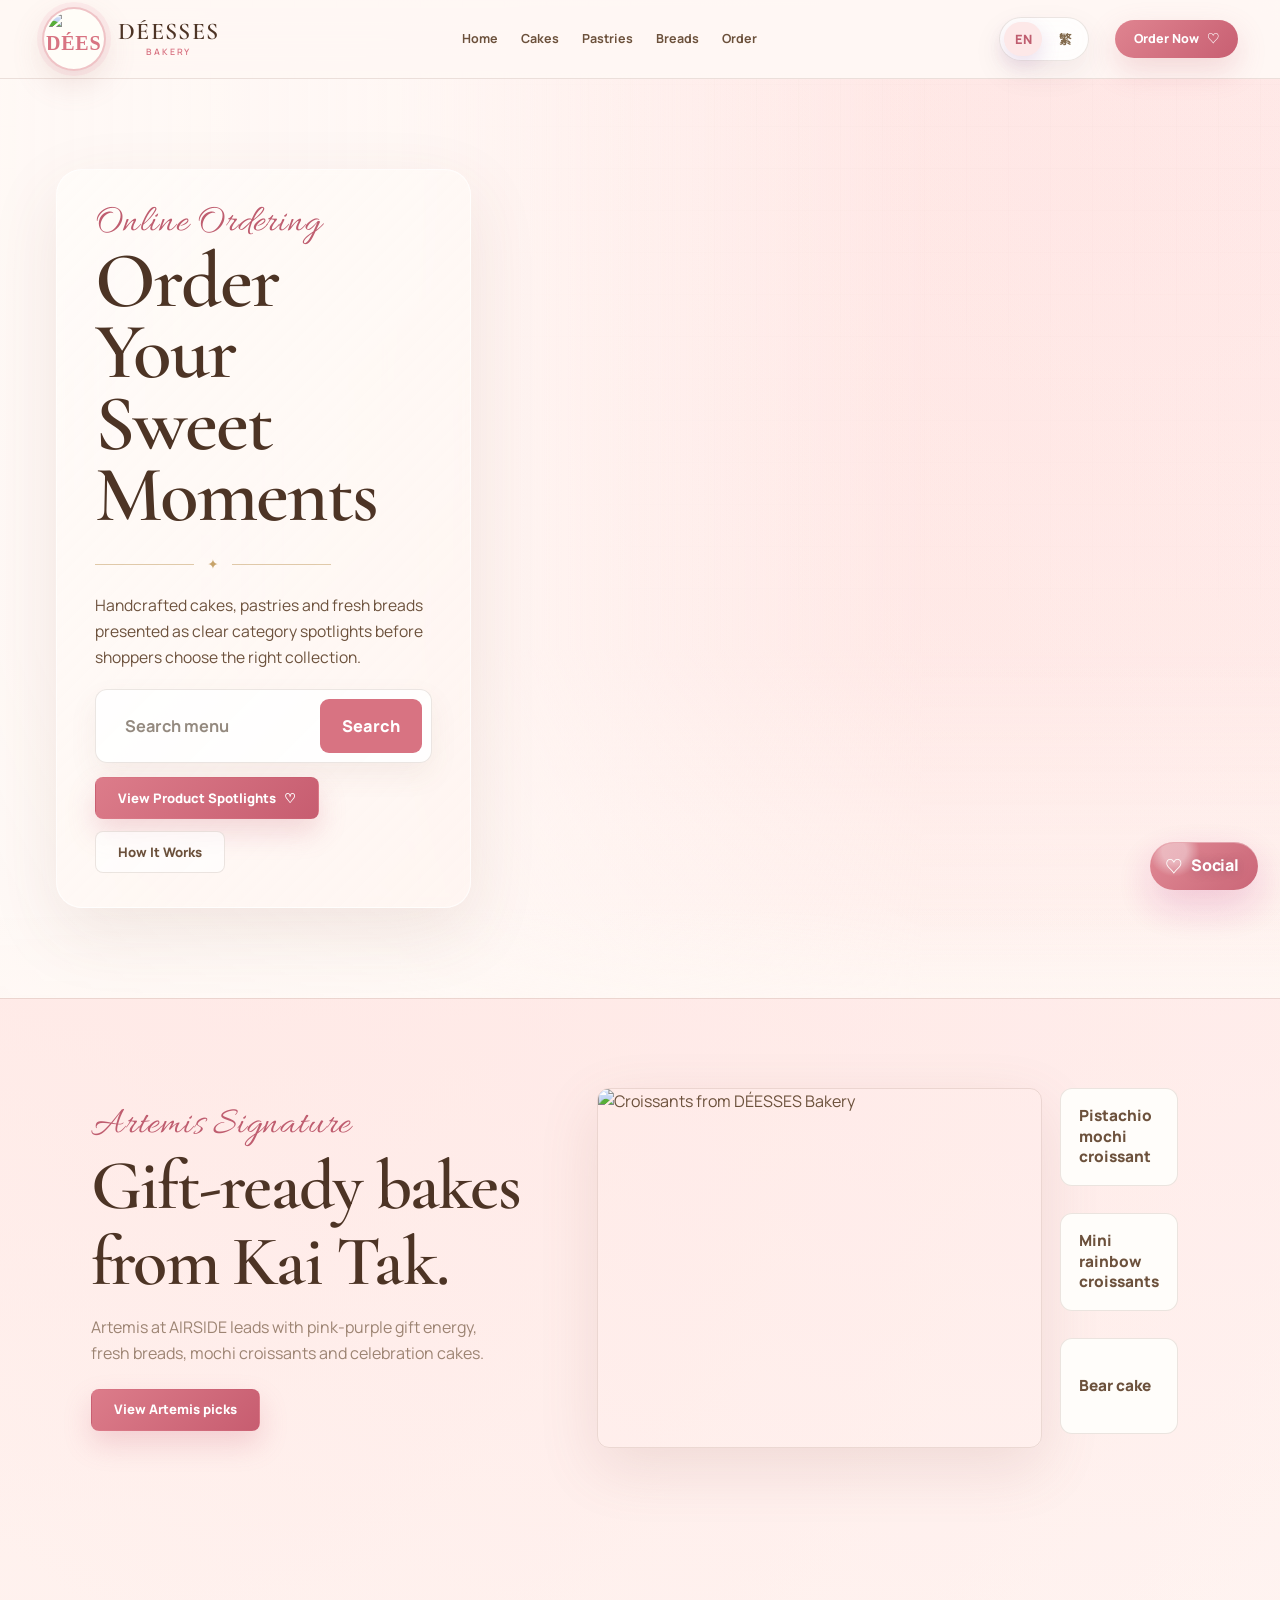
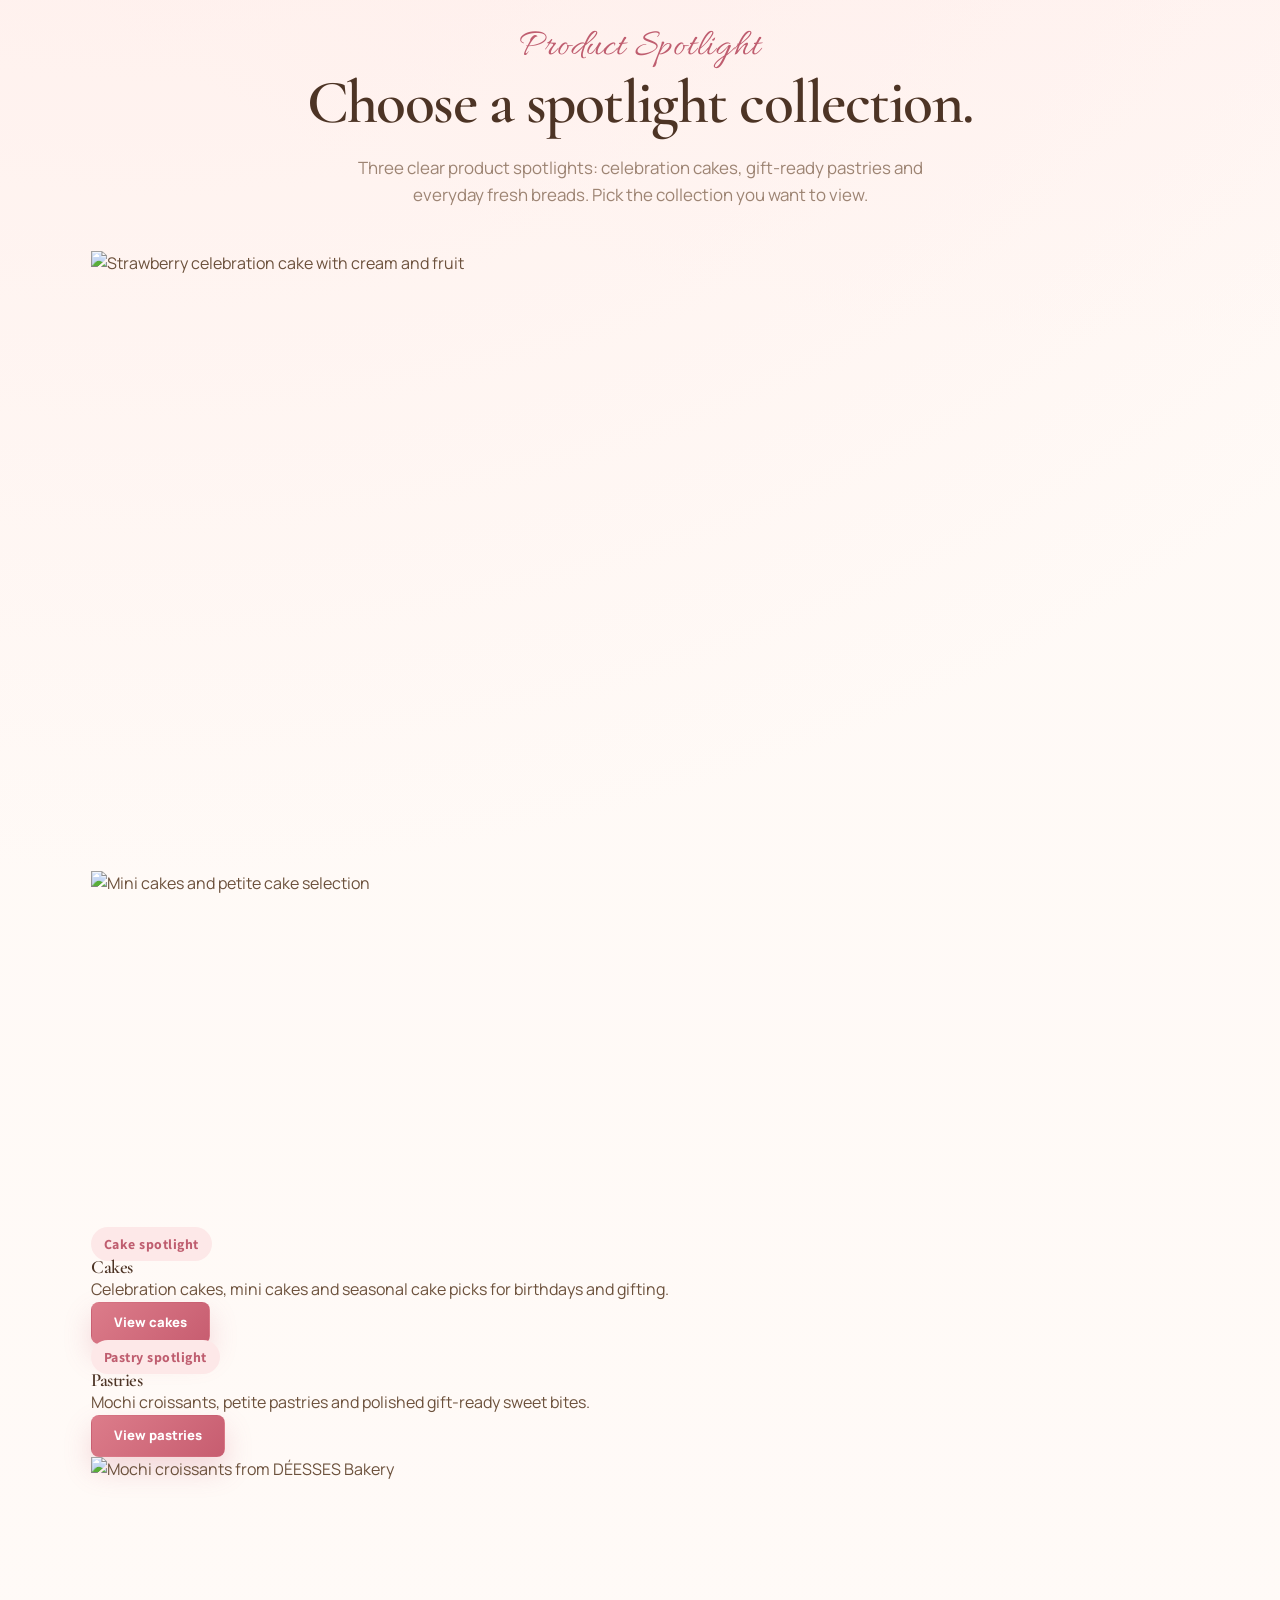
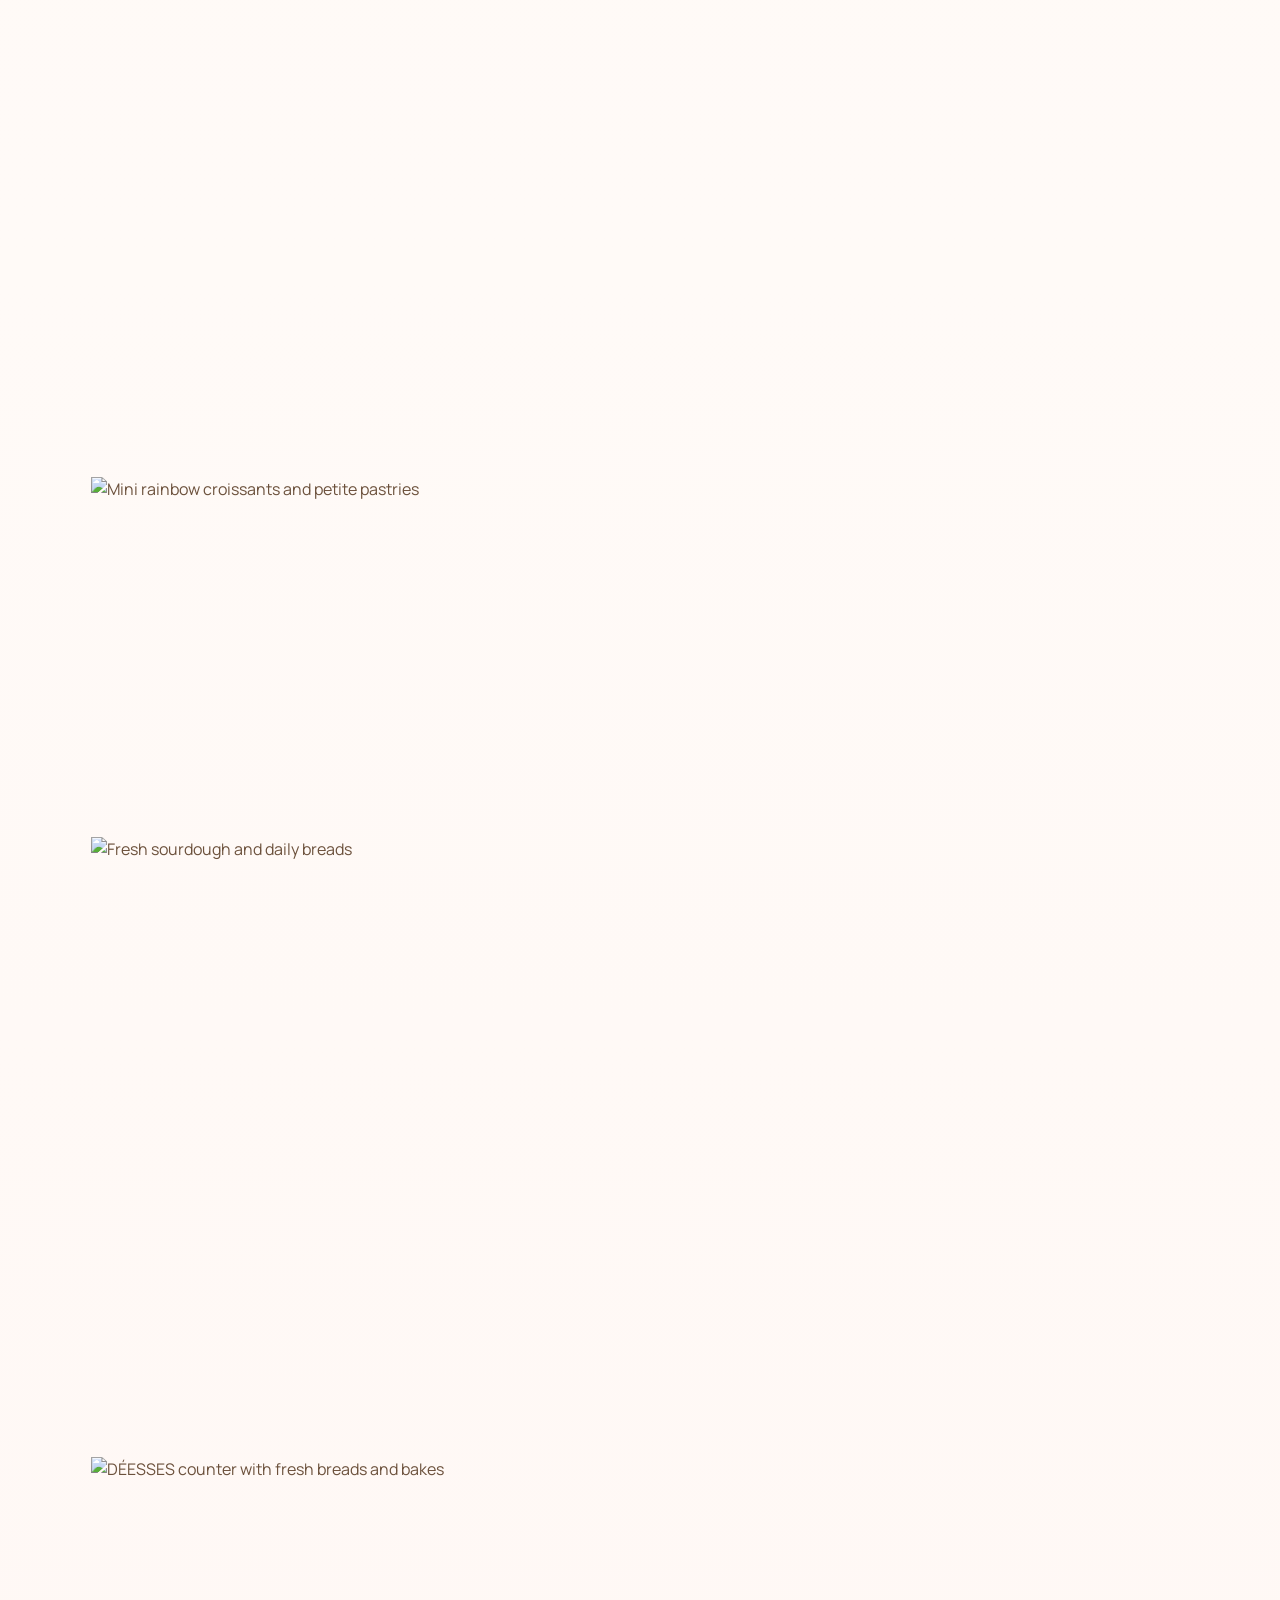
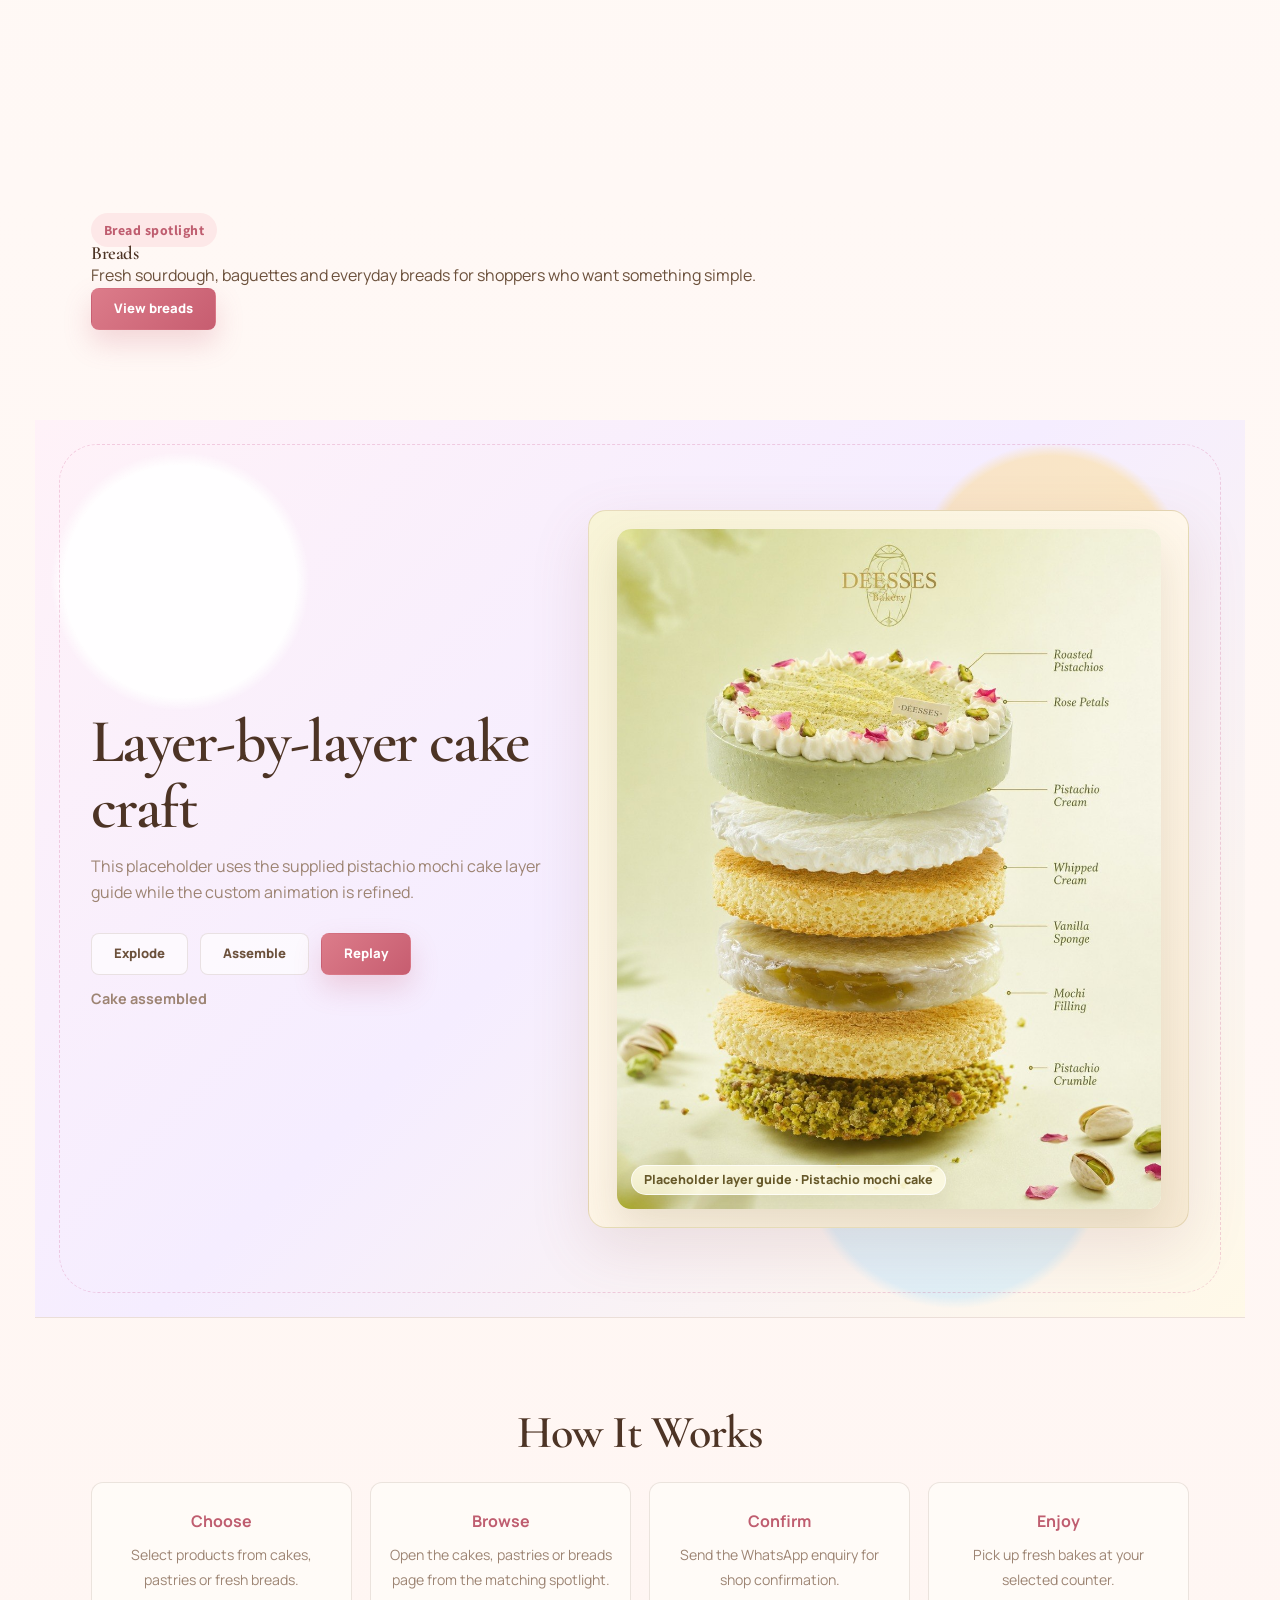
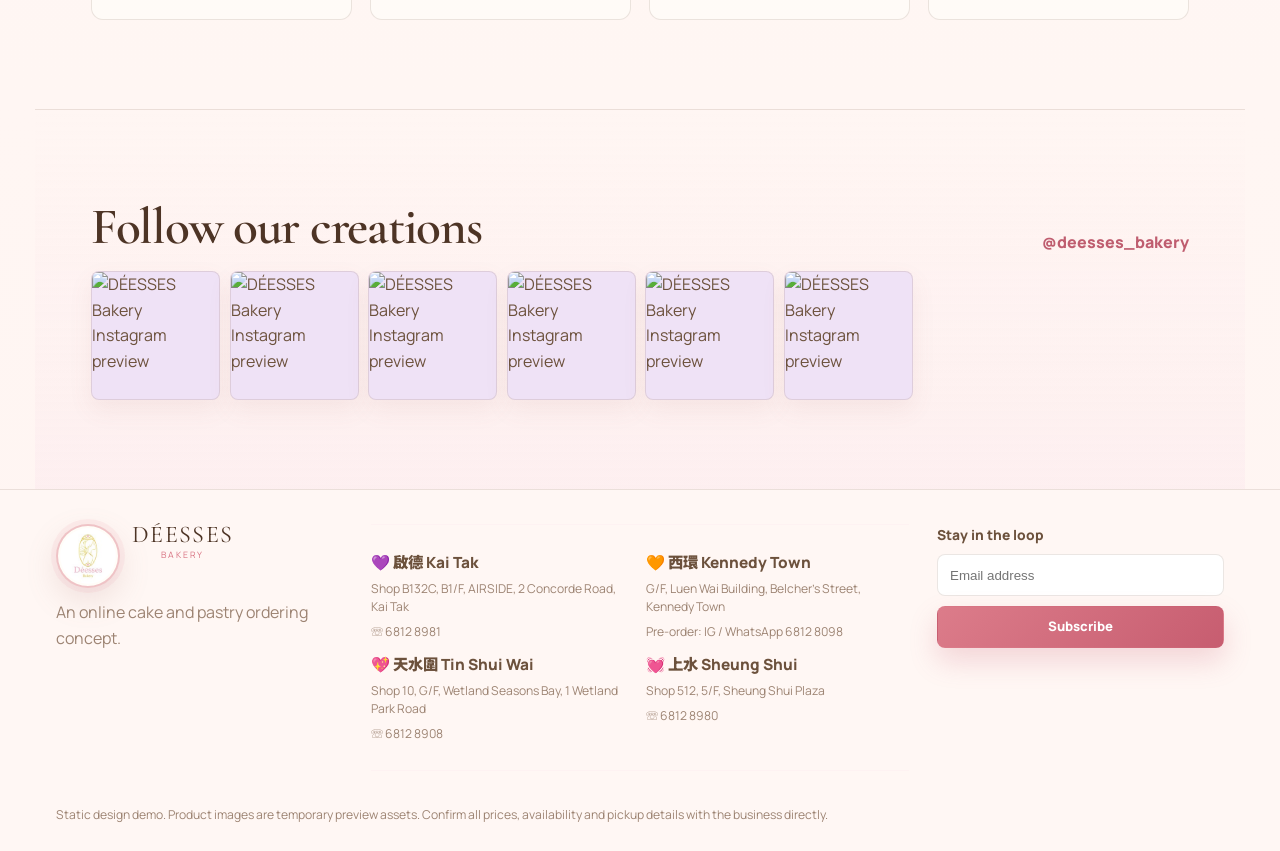
==== commit 8f3a9153: "bust cache for mobile hero tune" ====
--- a/index.html
+++ b/index.html
@@ -9,12 +9,12 @@
   <link rel="canonical" href="https://sloppy0726.github.io/deesses-bakery-demo/" />
   <meta property="og:type" content="website" />
   <meta property="og:title" content="DÉESSES Bakery — Online Ordering" />
-  <meta property="og:description" content="Browse DÉESSES cakes, pastries and bakery highlights, then pre-order by WhatsApp." />
+  <meta property="og:description" content="Browse DÉESSES cakes, pastries and bread highlights, then pre-order by WhatsApp." />
   <meta property="og:image" content="https://sloppy0726.github.io/deesses-bakery-demo/assets/front-page-bakery-scene.jpg" />
   <meta property="og:url" content="https://sloppy0726.github.io/deesses-bakery-demo/" />
   <meta name="twitter:card" content="summary_large_image" />
   <meta name="twitter:title" content="DÉESSES Bakery — Online Ordering" />
-  <meta name="twitter:description" content="Browse DÉESSES cakes, pastries and bakery highlights, then pre-order by WhatsApp." />
+  <meta name="twitter:description" content="Browse DÉESSES cakes, pastries and bread highlights, then pre-order by WhatsApp." />
   <meta name="twitter:image" content="https://sloppy0726.github.io/deesses-bakery-demo/assets/front-page-bakery-scene.jpg" />
   <link rel="icon" href="data:image/svg+xml,%3Csvg xmlns='http://www.w3.org/2000/svg' viewBox='0 0 64 64'%3E%3Crect width='64' height='64' rx='18' fill='%23fff7f2'/%3E%3Ctext x='50%25' y='56%25' dominant-baseline='middle' text-anchor='middle' font-size='34'%3E%E2%99%A1%3C/text%3E%3C/svg%3E" />
   <link rel="apple-touch-icon" href="assets/deesses-instagram-logo.jpg" />
@@ -24,9 +24,9 @@
   <link rel="preload" as="image" href="assets/strawberry.jpg" />
   <link rel="preconnect" href="https://fonts.googleapis.com" />
   <link rel="preconnect" href="https://fonts.gstatic.com" crossorigin />
-  <link href="https://fonts.googleapis.com/css2?family=Allura&family=Cormorant+Garamond:ital,wght@0,500;0,600;0,700;1,500&family=Manrope:wght@400;500;600;700;800&family=Noto+Sans+TC:wght@400;500;700&display=swap" rel="stylesheet" />
+  <link href="https://fonts.googleapis.com/css2?family=Allura&family=Cormorant+Garamond:ital,wght@0,500;0,600;0,700;1,500&family=Manrope:wght@400;500;600;700;800&family=Noto+Sans+TC:wght@400;500;700;900&family=Noto+Serif+TC:wght@500;700;900&display=swap" rel="stylesheet" />
   <link rel="stylesheet" href="styles.css?v=brand-logo-1" />
-  <link rel="stylesheet" href="site.css?v=concept-11" />
+  <link rel="stylesheet" href="site.css?v=concept-14" />
   <script type="application/ld+json">
   {
     "@context": "https://schema.org",
@@ -61,7 +61,7 @@
         <li><a href="#top">Home</a></li>
         <li><a href="cakes.html" data-hero-filter="cake">Cakes</a></li>
         <li><a href="pastries.html" data-hero-filter="pastry">Pastries</a></li>
-        <li><a href="bakery.html" data-hero-filter="bakery">Bakery</a></li>
+        <li><a href="breads.html" data-hero-filter="bakery">Breads</a></li>
         <li><a href="cakes.html#order" data-i18n="order">Order</a></li>
       </ul>
       <div class="language-switch site-language" aria-label="Language" data-i18n-aria="languageLabel">
@@ -99,7 +99,7 @@
         <p class="site-script">Online Ordering</p>
         <h1 class="site-hero__title">Order Your<br />Sweet Moments</h1>
         <div class="site-flourish" aria-hidden="true"><span></span><strong>✦</strong><span></span></div>
-        <p class="site-hero__copy">Handcrafted cakes, pastries and bakery breads presented as clear category spotlights before shoppers choose the right collection.</p>
+        <p class="site-hero__copy">Handcrafted cakes, pastries and fresh breads presented as clear category spotlights before shoppers choose the right collection.</p>
         <form class="hero-search site-search" role="search" aria-label="Search DÉESSES menu" data-i18n-aria="searchMenu" data-hero-search>
           <label class="sr-only" for="heroSearchInput" data-i18n="searchMenu">Search menu</label>
           <input id="heroSearchInput" type="search" placeholder="Search menu" data-i18n-placeholder="searchMenu" autocomplete="off" />
@@ -139,34 +139,43 @@
       <div class="site-section-head site-product-spotlight__head">
         <p class="site-script">Product Spotlight</p>
         <h2 id="productSpotlightTitle">Choose a spotlight collection.</h2>
-        <p class="section__sub">Three clear product spotlights: celebration cakes, gift-ready pastries and everyday bakery breads. Pick the collection you want to view.</p>
-      </div>
-      <div class="site-product-spotlight__grid" aria-label="Product spotlight categories">
-        <article class="site-product-spotlight__card site-product-spotlight__card--cake">
-          <img src="assets/strawberry.jpg" alt="Strawberry celebration cake with cream and fruit" width="520" height="460" loading="lazy" />
-          <div>
+        <p class="section__sub">Three clear product spotlights: celebration cakes, gift-ready pastries and everyday fresh breads. Pick the collection you want to view.</p>
+      </div>
+      <div class="site-product-spotlight__stack" aria-label="Product spotlight categories">
+        <article class="site-product-spotlight__section site-product-spotlight__section--cake">
+          <div class="site-product-spotlight__photos" aria-label="Cake spotlight photos">
+            <img class="site-product-spotlight__photo site-product-spotlight__photo--main" src="assets/strawberry.jpg" alt="Strawberry celebration cake with cream and fruit" width="720" height="620" loading="lazy" />
+            <img class="site-product-spotlight__photo site-product-spotlight__photo--accent" src="assets/mini.jpg" alt="Mini cakes and petite cake selection" width="420" height="360" loading="lazy" />
+          </div>
+          <div class="site-product-spotlight__copy">
             <span class="site-product-spotlight__tag">Cake spotlight</span>
             <h3>Cakes</h3>
             <p>Celebration cakes, mini cakes and seasonal cake picks for birthdays and gifting.</p>
             <a class="site-button site-button--primary" href="cakes.html">View cakes</a>
           </div>
         </article>
-        <article class="site-product-spotlight__card site-product-spotlight__card--pastry">
-          <img src="assets/croissant.jpg" alt="Mochi croissants from DÉESSES Bakery" width="520" height="460" loading="lazy" />
-          <div>
+        <article class="site-product-spotlight__section site-product-spotlight__section--pastry site-product-spotlight__section--reverse">
+          <div class="site-product-spotlight__copy">
             <span class="site-product-spotlight__tag">Pastry spotlight</span>
             <h3>Pastries</h3>
             <p>Mochi croissants, petite pastries and polished gift-ready sweet bites.</p>
             <a class="site-button site-button--primary" href="pastries.html">View pastries</a>
           </div>
+          <div class="site-product-spotlight__photos" aria-label="Pastry spotlight photos">
+            <img class="site-product-spotlight__photo site-product-spotlight__photo--main" src="assets/croissant.jpg" alt="Mochi croissants from DÉESSES Bakery" width="720" height="620" loading="lazy" />
+            <img class="site-product-spotlight__photo site-product-spotlight__photo--accent" src="assets/mini.jpg" alt="Mini rainbow croissants and petite pastries" width="420" height="360" loading="lazy" />
+          </div>
         </article>
-        <article class="site-product-spotlight__card site-product-spotlight__card--bakery">
-          <img src="assets/sourdough.jpg" alt="Fresh sourdough and bakery breads" width="520" height="460" loading="lazy" />
-          <div>
-            <span class="site-product-spotlight__tag">Bakery spotlight</span>
-            <h3>Bakery</h3>
-            <p>Fresh breads and everyday bakery picks for shoppers who want something simple.</p>
-            <a class="site-button site-button--primary" href="bakery.html">View bakery</a>
+        <article class="site-product-spotlight__section site-product-spotlight__section--breads">
+          <div class="site-product-spotlight__photos" aria-label="Bread spotlight photos">
+            <img class="site-product-spotlight__photo site-product-spotlight__photo--main" src="assets/sourdough.jpg" alt="Fresh sourdough and daily breads" width="720" height="620" loading="lazy" />
+            <img class="site-product-spotlight__photo site-product-spotlight__photo--accent" src="assets/front-page-bakery-scene.jpg" alt="DÉESSES counter with fresh breads and bakes" width="420" height="360" loading="lazy" />
+          </div>
+          <div class="site-product-spotlight__copy">
+            <span class="site-product-spotlight__tag">Bread spotlight</span>
+            <h3>Breads</h3>
+            <p>Fresh sourdough, baguettes and everyday breads for shoppers who want something simple.</p>
+            <a class="site-button site-button--primary" href="breads.html">View breads</a>
           </div>
         </article>
       </div>
@@ -201,8 +210,8 @@
     <section class="site-how" id="how-it-works">
       <h2>How ordering works</h2>
       <ol>
-        <li><strong>Choose</strong><span>Select products from cakes, pastries or bakery breads.</span></li>
-        <li><strong>Browse</strong><span>Open the cakes, pastries or bakery page from the matching spotlight.</span></li>
+        <li><strong>Choose</strong><span>Select products from cakes, pastries or fresh breads.</span></li>
+        <li><strong>Browse</strong><span>Open the cakes, pastries or breads page from the matching spotlight.</span></li>
         <li><strong>Confirm</strong><span>Send the WhatsApp enquiry from the menu page for shop confirmation.</span></li>
         <li><strong>Enjoy</strong><span>Pick up fresh bakes at your selected counter.</span></li>
       </ol>
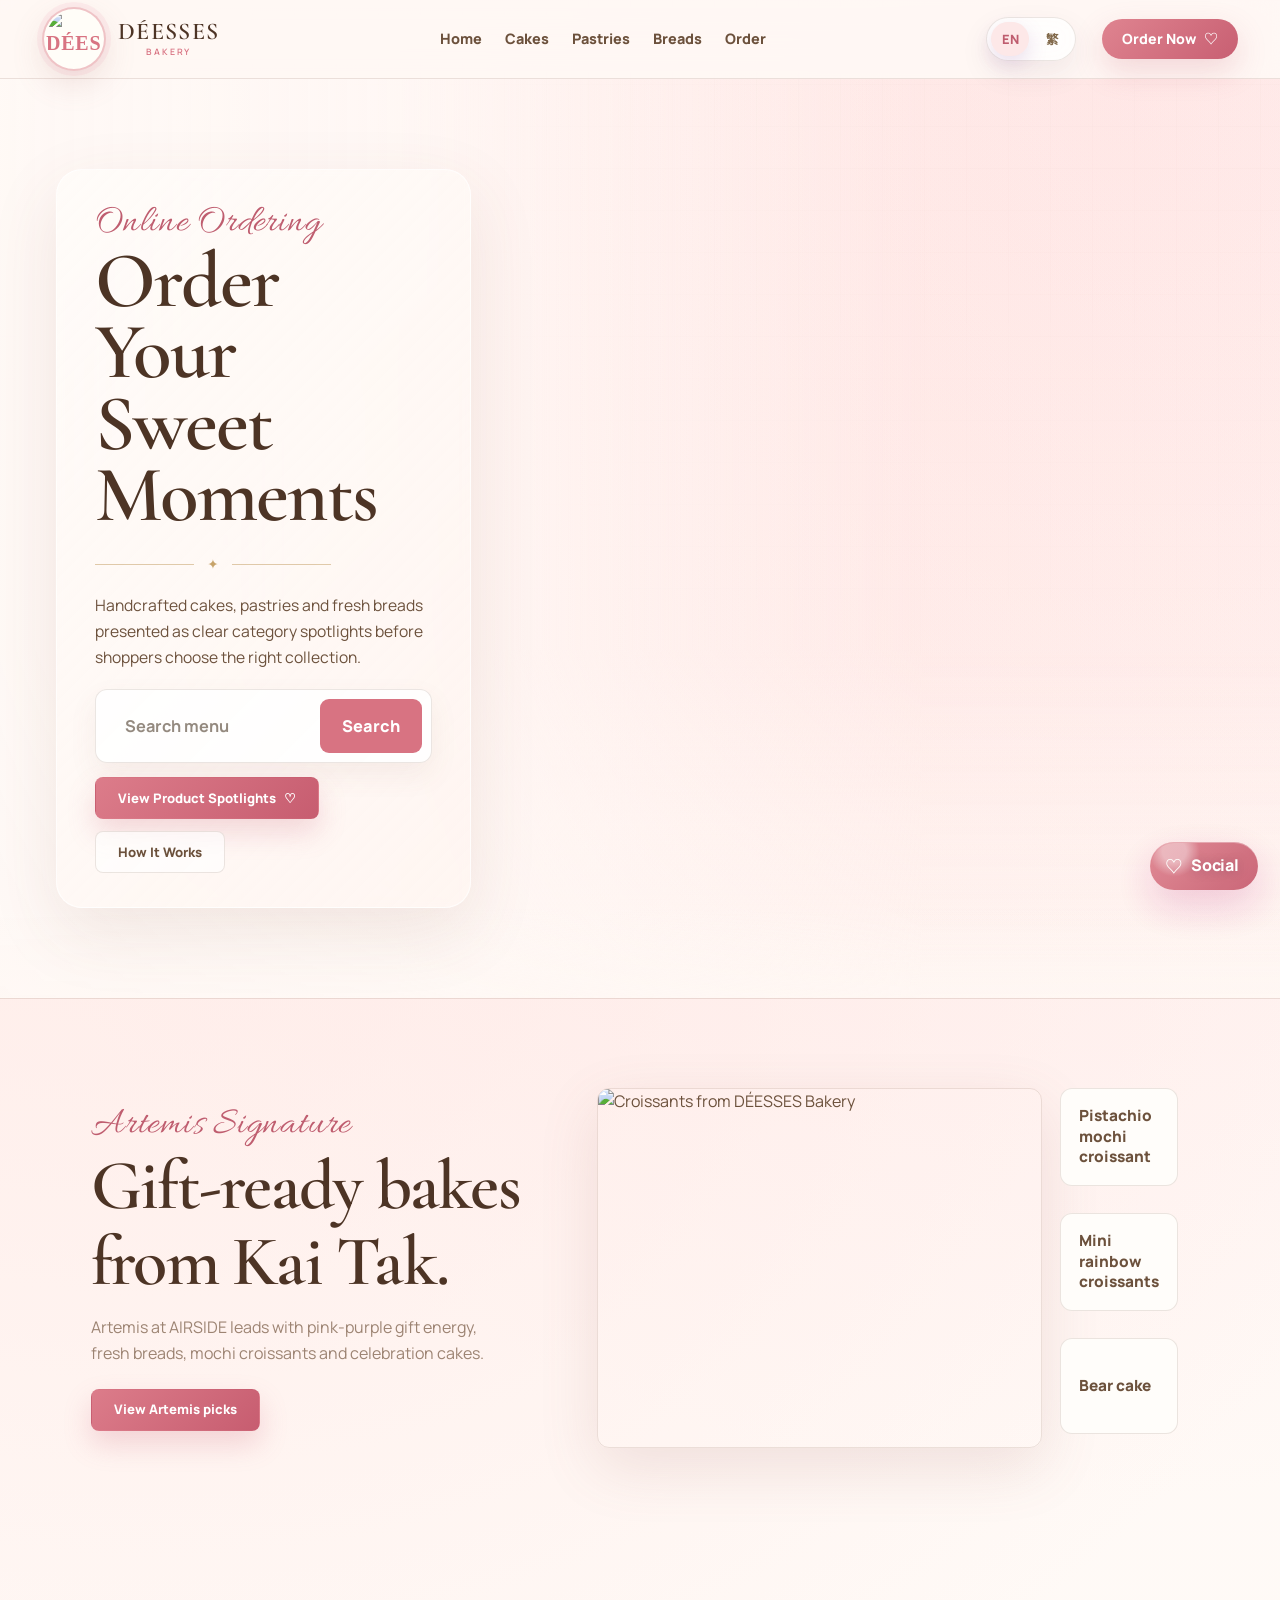
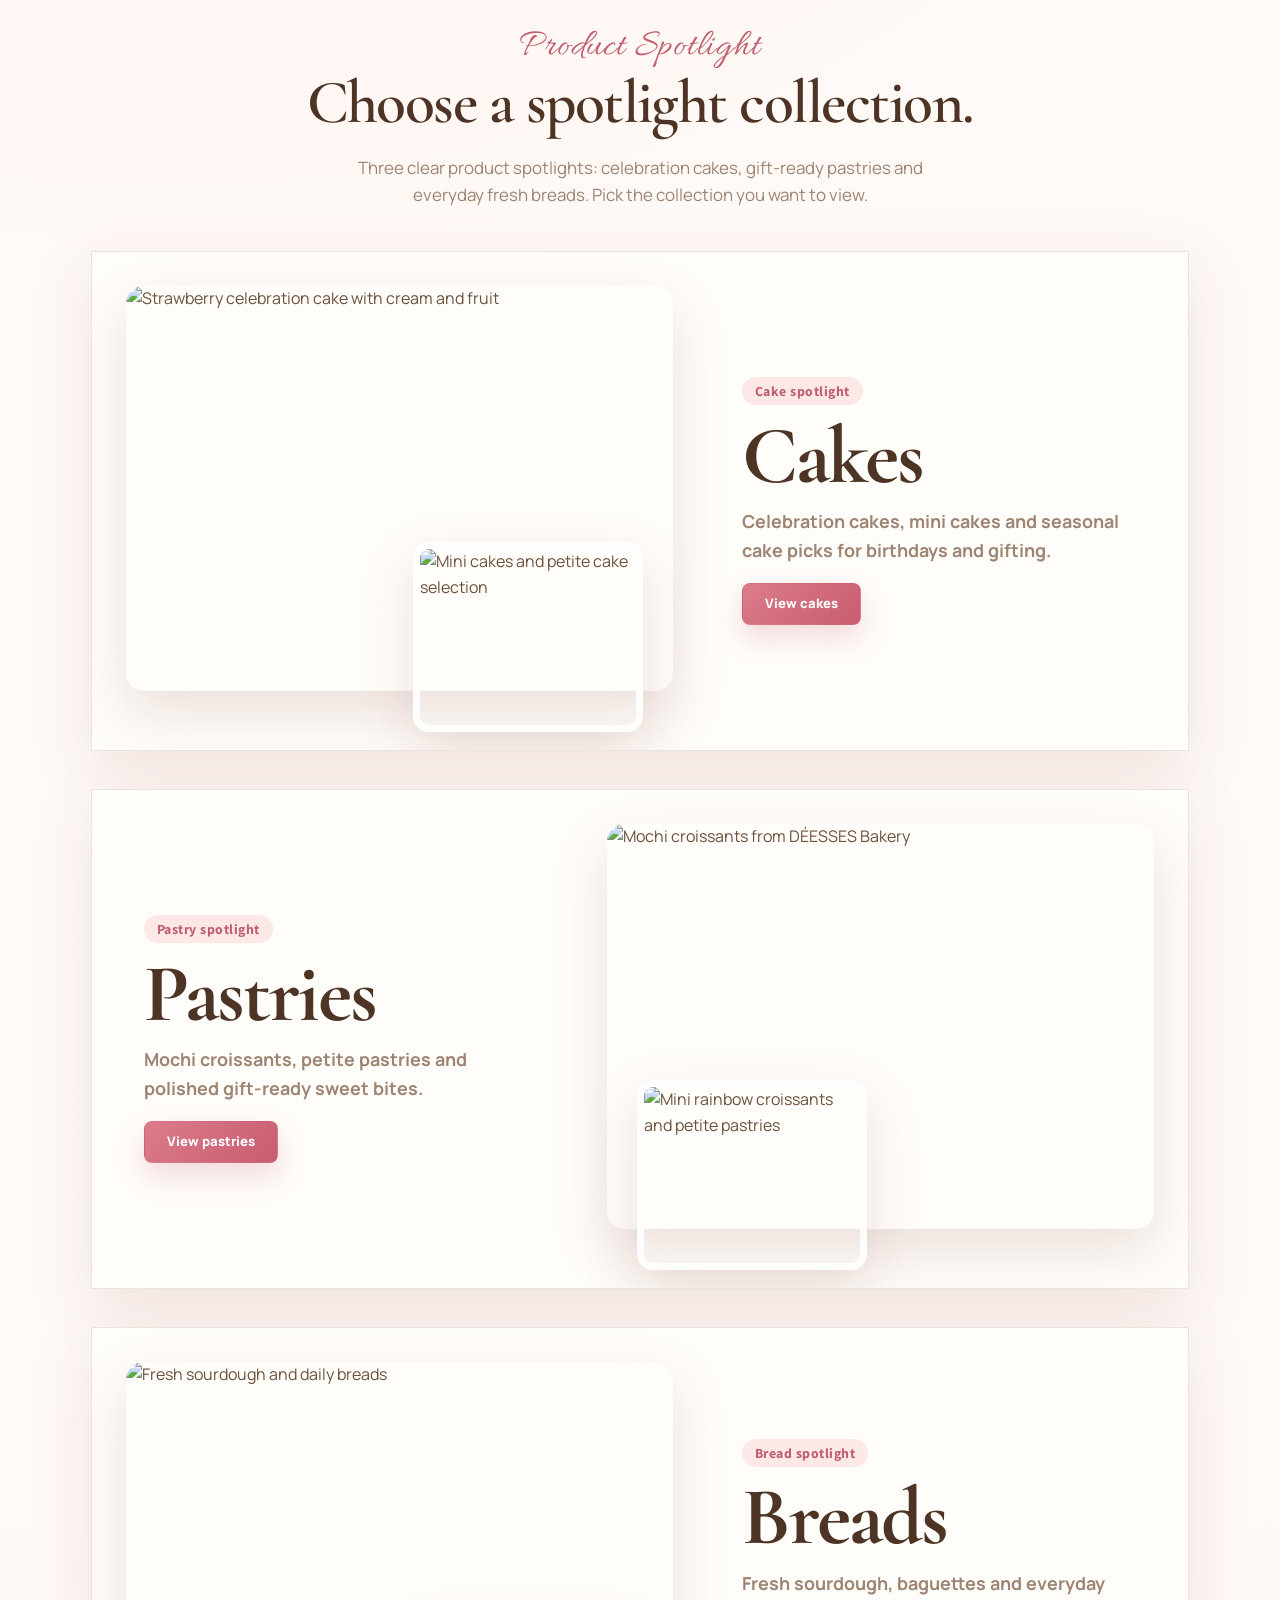
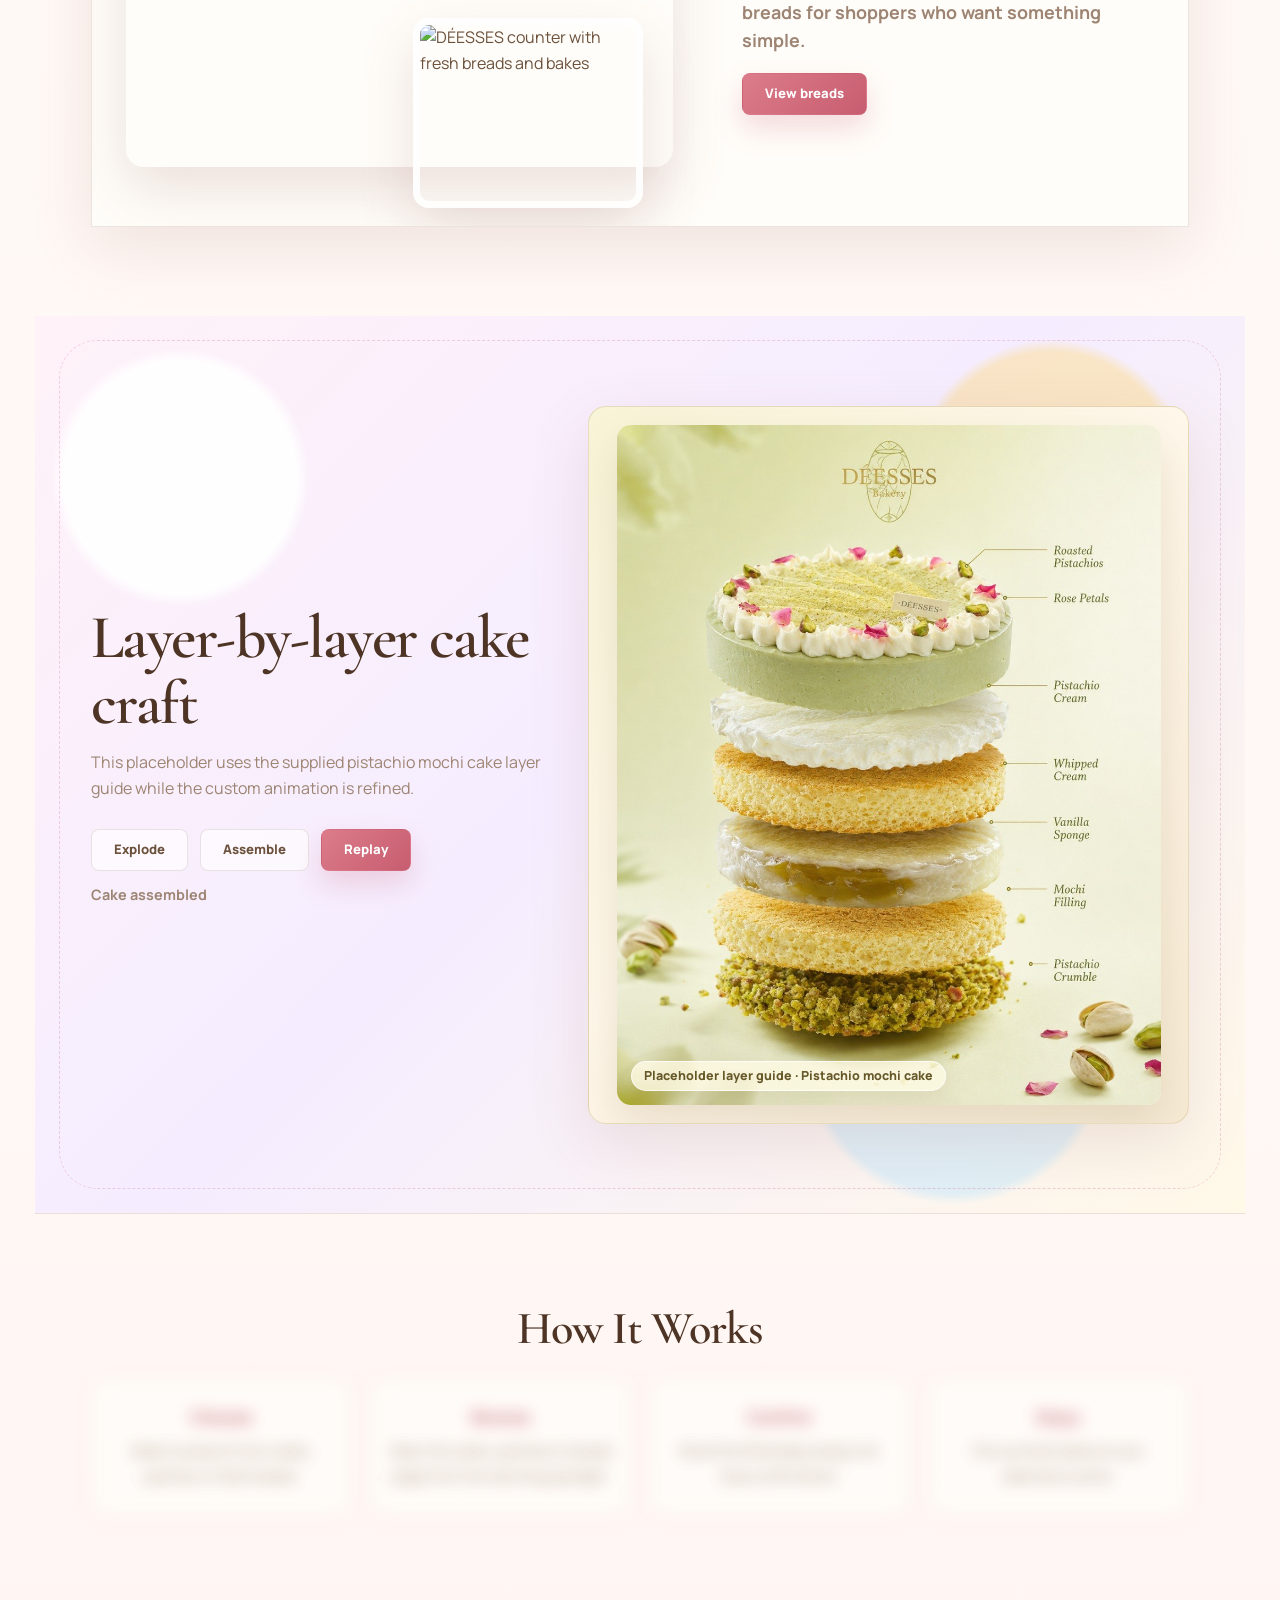
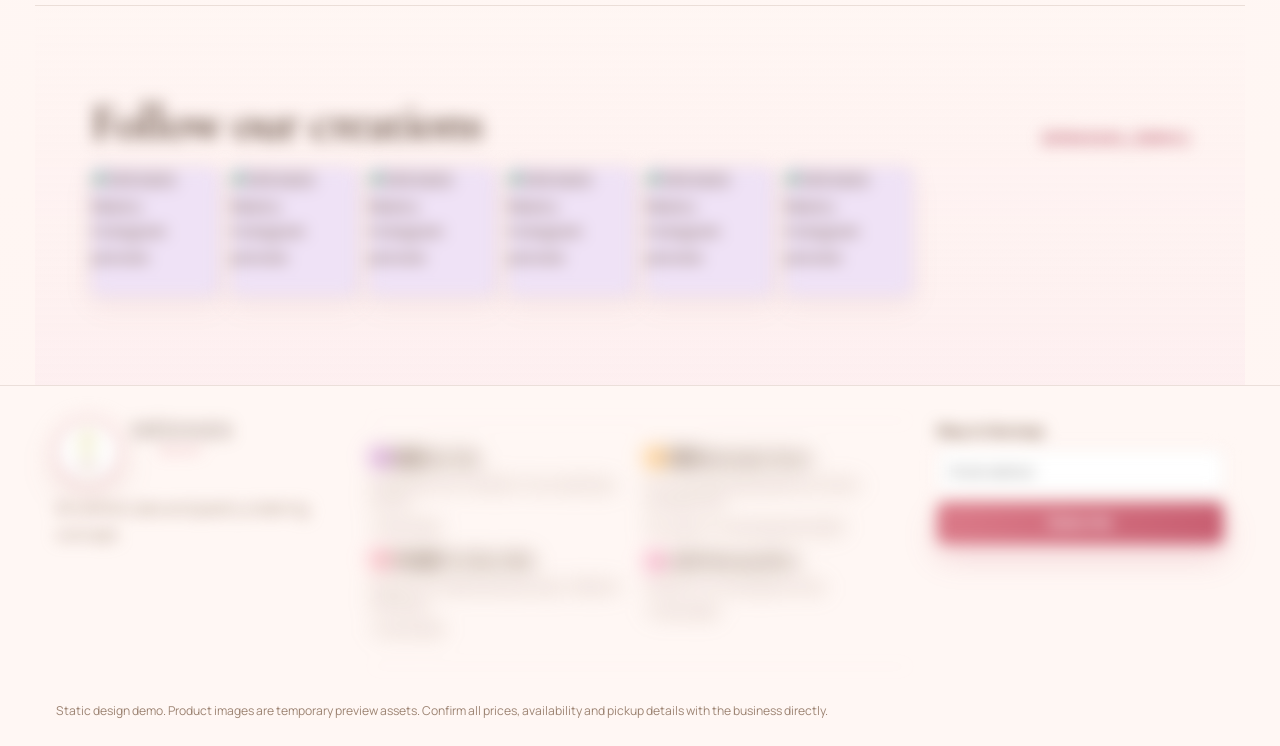
==== commit a21d0c2c: "increase top bar text size" ====
--- a/index.html
+++ b/index.html
@@ -26,7 +26,7 @@
   <link rel="preconnect" href="https://fonts.gstatic.com" crossorigin />
   <link href="https://fonts.googleapis.com/css2?family=Allura&family=Cormorant+Garamond:ital,wght@0,500;0,600;0,700;1,500&family=Manrope:wght@400;500;600;700;800&family=Noto+Sans+TC:wght@400;500;700;900&family=Noto+Serif+TC:wght@500;700;900&display=swap" rel="stylesheet" />
   <link rel="stylesheet" href="styles.css?v=brand-logo-1" />
-  <link rel="stylesheet" href="site.css?v=concept-14" />
+  <link rel="stylesheet" href="site.css?v=concept-15" />
   <script type="application/ld+json">
   {
     "@context": "https://schema.org",
--- a/site.css
+++ b/site.css
@@ -51,18 +51,57 @@
   letter-spacing: -0.025em;
 }
 
+.site:lang(zh-Hant-HK) {
+  font-family: "Noto Sans TC", "Manrope", system-ui, sans-serif;
+  --site-zh-heading: "Noto Serif TC", "Noto Sans TC", serif;
+}
+
+.site:lang(zh-Hant-HK) h1,
+.site:lang(zh-Hant-HK) h2,
+.site:lang(zh-Hant-HK) h3 {
+  font-family: var(--site-zh-heading);
+  font-weight: 700;
+  letter-spacing: 0.045em;
+  line-height: 1.08;
+}
+
 .site section { padding: clamp(46px, 7vw, 92px) clamp(18px, 5vw, 56px); }
 
-.site .reveal-on-scroll,
-.site .reveal-on-scroll.is-visible,
+.site .reveal-on-scroll {
+  opacity: 0;
+  transform: translateY(34px) scale(0.985);
+  filter: blur(8px);
+  transition:
+    opacity 0.85s ease var(--reveal-delay, 0ms),
+    transform 0.85s cubic-bezier(0.2, 0.8, 0.2, 1) var(--reveal-delay, 0ms),
+    filter 0.85s ease var(--reveal-delay, 0ms);
+  will-change: opacity, transform, filter;
+}
+.site .reveal-on-scroll.is-visible {
+  opacity: 1;
+  transform: translateY(0) scale(1);
+  filter: blur(0);
+}
+.site .site-product-spotlight__section.reveal-on-scroll,
 .site .product.reveal-on-scroll,
 .site .branch-card.reveal-on-scroll,
+.site .site-how li.reveal-on-scroll,
 .site .social-tile.reveal-on-scroll,
 .site .footer-branch.reveal-on-scroll {
-  opacity: 1;
-  transform: none;
-  filter: none;
-}
+  transform: translateY(42px) scale(0.96);
+}
+.site .site-product-spotlight__section.reveal-on-scroll.is-visible,
+.site .product.reveal-on-scroll.is-visible,
+.site .branch-card.reveal-on-scroll.is-visible,
+.site .site-how li.reveal-on-scroll.is-visible,
+.site .social-tile.reveal-on-scroll.is-visible,
+.site .footer-branch.reveal-on-scroll.is-visible {
+  transform: translateY(0) scale(1);
+}
+.site .site-product-spotlight__section.reveal-on-scroll.is-visible:hover,
+.site .product.reveal-on-scroll.is-visible:hover,
+.site .branch-card.reveal-on-scroll.is-visible:hover { transform: translateY(-6px) scale(1); }
+.site .social-tile.reveal-on-scroll.is-visible:hover { transform: translateY(-4px) scale(1); }
 
 .site-nav {
   padding: 7px clamp(16px, 4vw, 42px);
@@ -104,8 +143,8 @@
   color: var(--site-rose);
   text-align: center;
 }
-.site-nav__links { margin-left: auto; gap: clamp(13px, 1.8vw, 26px); font-size: 0.78rem; }
-.site-nav__links a { color: var(--site-ink); font-weight: 700; }
+.site-nav__links { margin-left: auto; gap: clamp(13px, 1.8vw, 26px); font-size: 0.9rem; }
+.site-nav__links a { color: var(--site-ink); font-weight: 800; }
 .site-nav__links a:hover { color: var(--site-rose-dark); }
 .site-language { background: rgba(255, 255, 255, 0.74); border-color: var(--site-line); }
 .site-language button.active,
@@ -114,13 +153,13 @@
   display: inline-flex;
   align-items: center;
   gap: 8px;
-  min-height: 38px;
-  padding: 0 19px;
+  min-height: 40px;
+  padding: 0 20px;
   border-radius: 999px;
   color: #fff;
   background: linear-gradient(135deg, #df8490, #c85f72);
   box-shadow: 0 12px 30px rgba(200, 95, 114, 0.22);
-  font-size: 0.78rem;
+  font-size: 0.88rem;
   font-weight: 800;
 }
 
@@ -205,6 +244,26 @@
   line-height: 1;
   letter-spacing: 0.02em;
 }
+.site:lang(zh-Hant-HK) .site-script {
+  display: inline-flex;
+  align-items: center;
+  gap: 0.55em;
+  font-family: "Noto Serif TC", "Noto Sans TC", serif;
+  font-size: clamp(0.92rem, 1.4vw, 1.08rem);
+  font-weight: 700;
+  line-height: 1.2;
+  letter-spacing: 0.18em;
+  color: var(--site-rose-dark);
+}
+.site:lang(zh-Hant-HK) .site-script::before,
+.site:lang(zh-Hant-HK) .site-script::after {
+  content: "";
+  width: 1.9em;
+  height: 1px;
+  background: linear-gradient(90deg, transparent, currentColor);
+  opacity: 0.58;
+}
+.site:lang(zh-Hant-HK) .site-script::after { background: linear-gradient(90deg, currentColor, transparent); }
 .site-hero__title {
   margin: 0;
   max-width: 560px;
@@ -330,6 +389,18 @@
   transform: translateX(-50%);
   opacity: 0.8;
 }
+.site:lang(zh-Hant-HK).category-page #menu .site-section-head h2 {
+  font-family: "Noto Serif TC", "Noto Sans TC", serif;
+  font-size: clamp(2.7rem, 6.2vw, 4.5rem);
+  font-weight: 900;
+  line-height: 1.08;
+  letter-spacing: 0.12em;
+  text-indent: 0.12em;
+}
+.site:lang(zh-Hant-HK).category-page #menu .site-section-head h2::after {
+  width: min(150px, 46%);
+  height: 3px;
+}
 
 .site-product-spotlight {
   max-width: 1210px;
@@ -337,34 +408,69 @@
   padding-block: clamp(54px, 8vw, 92px);
 }
 .site-product-spotlight__head { margin-bottom: clamp(24px, 4vw, 42px); }
-.site-product-spotlight__grid {
-  display: grid;
-  grid-template-columns: repeat(3, minmax(0, 1fr));
-  gap: clamp(16px, 3vw, 28px);
-  align-items: stretch;
-}
-.site-product-spotlight__card {
-  display: grid;
-  grid-template-rows: minmax(240px, 0.92fr) auto;
+.site-product-spotlight__stack {
+  display: grid;
+  gap: clamp(22px, 4vw, 38px);
+}
+.site-product-spotlight__section {
+  display: grid;
+  grid-template-columns: minmax(0, 1.12fr) minmax(320px, 0.88fr);
+  gap: clamp(22px, 4vw, 56px);
+  align-items: center;
   overflow: hidden;
+  min-height: clamp(360px, 38vw, 510px);
+  padding: clamp(18px, 3vw, 34px);
   background: rgba(255, 253, 249, 0.96);
   border: 1px solid var(--site-line);
   box-shadow: var(--site-shadow);
 }
-.site-product-spotlight__card img {
+.site-product-spotlight__section--reverse {
+  grid-template-columns: minmax(320px, 0.88fr) minmax(0, 1.12fr);
+}
+.site-product-spotlight__photos {
+  position: relative;
+  min-height: clamp(280px, 34vw, 430px);
+  isolation: isolate;
+}
+.site-product-spotlight__photo {
+  display: block;
   width: 100%;
-  height: 100%;
-  min-height: 260px;
   object-fit: cover;
-  transform: scale(1.01);
+  box-shadow: 0 22px 54px rgba(151, 93, 86, 0.18);
   transition: transform 0.75s var(--ease), filter 0.75s var(--ease);
 }
-.site-product-spotlight__card:hover img { transform: scale(1.055); filter: saturate(1.08); }
-.site-product-spotlight__card > div {
-  display: grid;
-  gap: 12px;
-  padding: clamp(20px, 3vw, 30px);
-}
+.site-product-spotlight__photo--main {
+  height: clamp(260px, 32vw, 405px);
+  border-radius: 18px;
+  transform: rotate(-1.4deg) scale(1.01);
+}
+.site-product-spotlight__section--reverse .site-product-spotlight__photo--main { transform: rotate(1.4deg) scale(1.01); }
+.site-product-spotlight__photo--accent {
+  position: absolute;
+  right: clamp(12px, 3vw, 30px);
+  bottom: clamp(-16px, -1.4vw, -8px);
+  z-index: 2;
+  width: min(42%, 230px);
+  height: clamp(132px, 15vw, 190px);
+  border: 7px solid rgba(255,255,255,0.92);
+  border-radius: 16px;
+  transform: rotate(4deg);
+}
+.site-product-spotlight__section--reverse .site-product-spotlight__photo--accent {
+  right: auto;
+  left: clamp(12px, 3vw, 30px);
+  transform: rotate(-4deg);
+}
+.site-product-spotlight__section:hover .site-product-spotlight__photo--main { transform: rotate(0deg) scale(1.045); filter: saturate(1.08); }
+.site-product-spotlight__section:hover .site-product-spotlight__photo--accent { transform: rotate(0deg) translateY(-4px); filter: saturate(1.08); }
+.site-product-spotlight__copy {
+  display: grid;
+  gap: 14px;
+  align-content: center;
+  max-width: 440px;
+  padding: clamp(6px, 2vw, 18px);
+}
+.site-product-spotlight__section--reverse .site-product-spotlight__copy { justify-self: end; }
 .site-product-spotlight__tag {
   justify-self: start;
   padding: 8px 13px;
@@ -374,17 +480,17 @@
   font: 800 0.76rem/1 "Noto Sans TC", sans-serif;
   letter-spacing: 0.04em;
 }
-.site-product-spotlight__card h3 {
-  font: 700 clamp(2.45rem, 5vw, 4.6rem)/0.92 "Cormorant Garamond", serif;
+.site-product-spotlight__copy h3 {
+  font: 700 clamp(3rem, 6.4vw, 5.8rem)/0.9 "Cormorant Garamond", serif;
   color: var(--site-ink-strong);
   text-wrap: balance;
 }
-.site-product-spotlight__card p {
-  min-height: 4.5em;
+.site-product-spotlight__copy p {
   color: var(--site-muted);
   font-weight: 700;
-}
-.site-product-spotlight__card .site-button {
+  font-size: clamp(1rem, 1.5vw, 1.12rem);
+}
+.site-product-spotlight__copy .site-button {
   justify-self: start;
   margin-top: 4px;
 }
@@ -402,6 +508,21 @@
   box-shadow: var(--site-shadow);
 }
 .site-menu-hero h1 { margin: 0; max-width: 780px; font-size: clamp(3.2rem, 7vw, 6.1rem); line-height: 0.9; }
+.site:lang(zh-Hant-HK) .site-hero__title,
+.site:lang(zh-Hant-HK) .site-menu-hero h1 {
+  max-width: 720px;
+  font-size: clamp(3rem, 5.8vw, 5.25rem);
+  line-height: 1.06;
+  letter-spacing: 0.05em;
+}
+.site:lang(zh-Hant-HK) .site-hero__copy,
+.site:lang(zh-Hant-HK) .site-menu-hero p:not(.site-script),
+.site:lang(zh-Hant-HK) .site-product-spotlight__copy p,
+.site:lang(zh-Hant-HK) .site-section-head .section__sub {
+  font-size: 1rem;
+  line-height: 1.9;
+  letter-spacing: 0.035em;
+}
 .site-menu-hero p:not(.site-script) { max-width: 58ch; color: var(--site-muted); }
 .site-menu-search { align-self: end; margin: 0; background: rgba(255,255,255,0.88); }
 .menu-page .site-menu { padding-top: clamp(34px, 5vw, 62px); }
@@ -726,9 +847,10 @@
 .site .product-modal__order { color: #fff; }
 
 @media (max-width: 1120px) {
-  .site-nav__links { gap: 13px; font-size: 0.72rem; }
+  .site-nav__links { gap: 12px; font-size: 0.82rem; }
   .site-product-grid { grid-template-columns: repeat(3, minmax(0, 1fr)); }
-  .site-product-spotlight__grid { grid-template-columns: repeat(2, minmax(0, 1fr)); }
+  .site-product-spotlight__section,
+  .site-product-spotlight__section--reverse { grid-template-columns: minmax(0, 1fr) minmax(280px, 0.9fr); }
   .site-order { grid-template-columns: 1fr 1fr; }
   .site-order-info { grid-column: 1 / -1; }
   .site-branch-grid { grid-template-columns: repeat(2, 1fr); }
@@ -760,7 +882,20 @@
   .site-order-pill { display: none; }
   .site .nav__links { top: calc(100% + 10px); background: #fffaf6; border-color: var(--site-line); box-shadow: var(--site-shadow); }
   .site .nav__links a { color: var(--site-ink); }
-  .site-hero { padding-top: 42px; background-position: 60% center; }
+  .site-hero {
+    padding-top: 42px;
+    background-image:
+      linear-gradient(180deg, rgba(255, 249, 246, 0.86) 0%, rgba(255, 249, 246, 0.58) 46%, rgba(255, 249, 246, 0.18) 76%, rgba(255, 247, 242, 0.04) 100%),
+      url("assets/front-page-bakery-scene.jpg");
+    background-position: 60% center;
+  }
+  .site-hero__content {
+    border-color: rgba(255, 255, 255, 0.58);
+    background: linear-gradient(135deg, rgba(255, 252, 249, 0.64), rgba(255, 244, 239, 0.38));
+    box-shadow: 0 20px 56px rgba(126, 72, 54, 0.1);
+    -webkit-backdrop-filter: blur(3px) saturate(118%);
+    backdrop-filter: blur(3px) saturate(118%);
+  }
   .site-hero__title { font-size: clamp(3.35rem, 16vw, 4.75rem); }
   .site-search { grid-template-columns: 1fr; border-radius: 14px; padding: 8px; }
   .site-search button { width: 100%; min-height: 42px; }
@@ -770,13 +905,17 @@
   .site-hero-photo--berry { width: 54vw; height: 44vw; left: 36%; bottom: 8%; }
   .site-hero-photo--gift { width: 30vw; height: 42vw; right: 3%; top: 5%; }
   .site-hero-photo--tart { width: 22vw; height: 22vw; left: 23%; bottom: 10%; }
-  .site-product-spotlight__grid,
+  .site-product-spotlight__section,
+  .site-product-spotlight__section--reverse,
   .site-branch-grid,
   .site-product-grid,
   .site-how ol,
   .site-footer-branches { grid-template-columns: 1fr; }
-  .site-product-spotlight__card { grid-template-rows: auto auto; }
-  .site-product-spotlight__card img { min-height: 210px; }
+  .site-product-spotlight__section { min-height: 0; }
+  .site-product-spotlight__section--reverse .site-product-spotlight__copy { justify-self: start; }
+  .site-product-spotlight__photos { min-height: 250px; }
+  .site-product-spotlight__photo--main { height: 250px; }
+  .site-product-spotlight__photo--accent { height: 120px; width: min(44%, 180px); }
   .site-menu-hero { padding: 28px 18px; }
   .site-menu-hero h1 { font-size: clamp(3rem, 14vw, 4.4rem); }
   .site-order { grid-template-columns: 1fr; }
@@ -791,4 +930,10 @@
   .site *,
   .site *::before,
   .site *::after { transition-duration: 0.01ms !important; animation-duration: 0.01ms !important; }
-}
+  .site .reveal-on-scroll {
+    opacity: 1;
+    transform: none !important;
+    filter: none;
+    transition: none;
+  }
+}
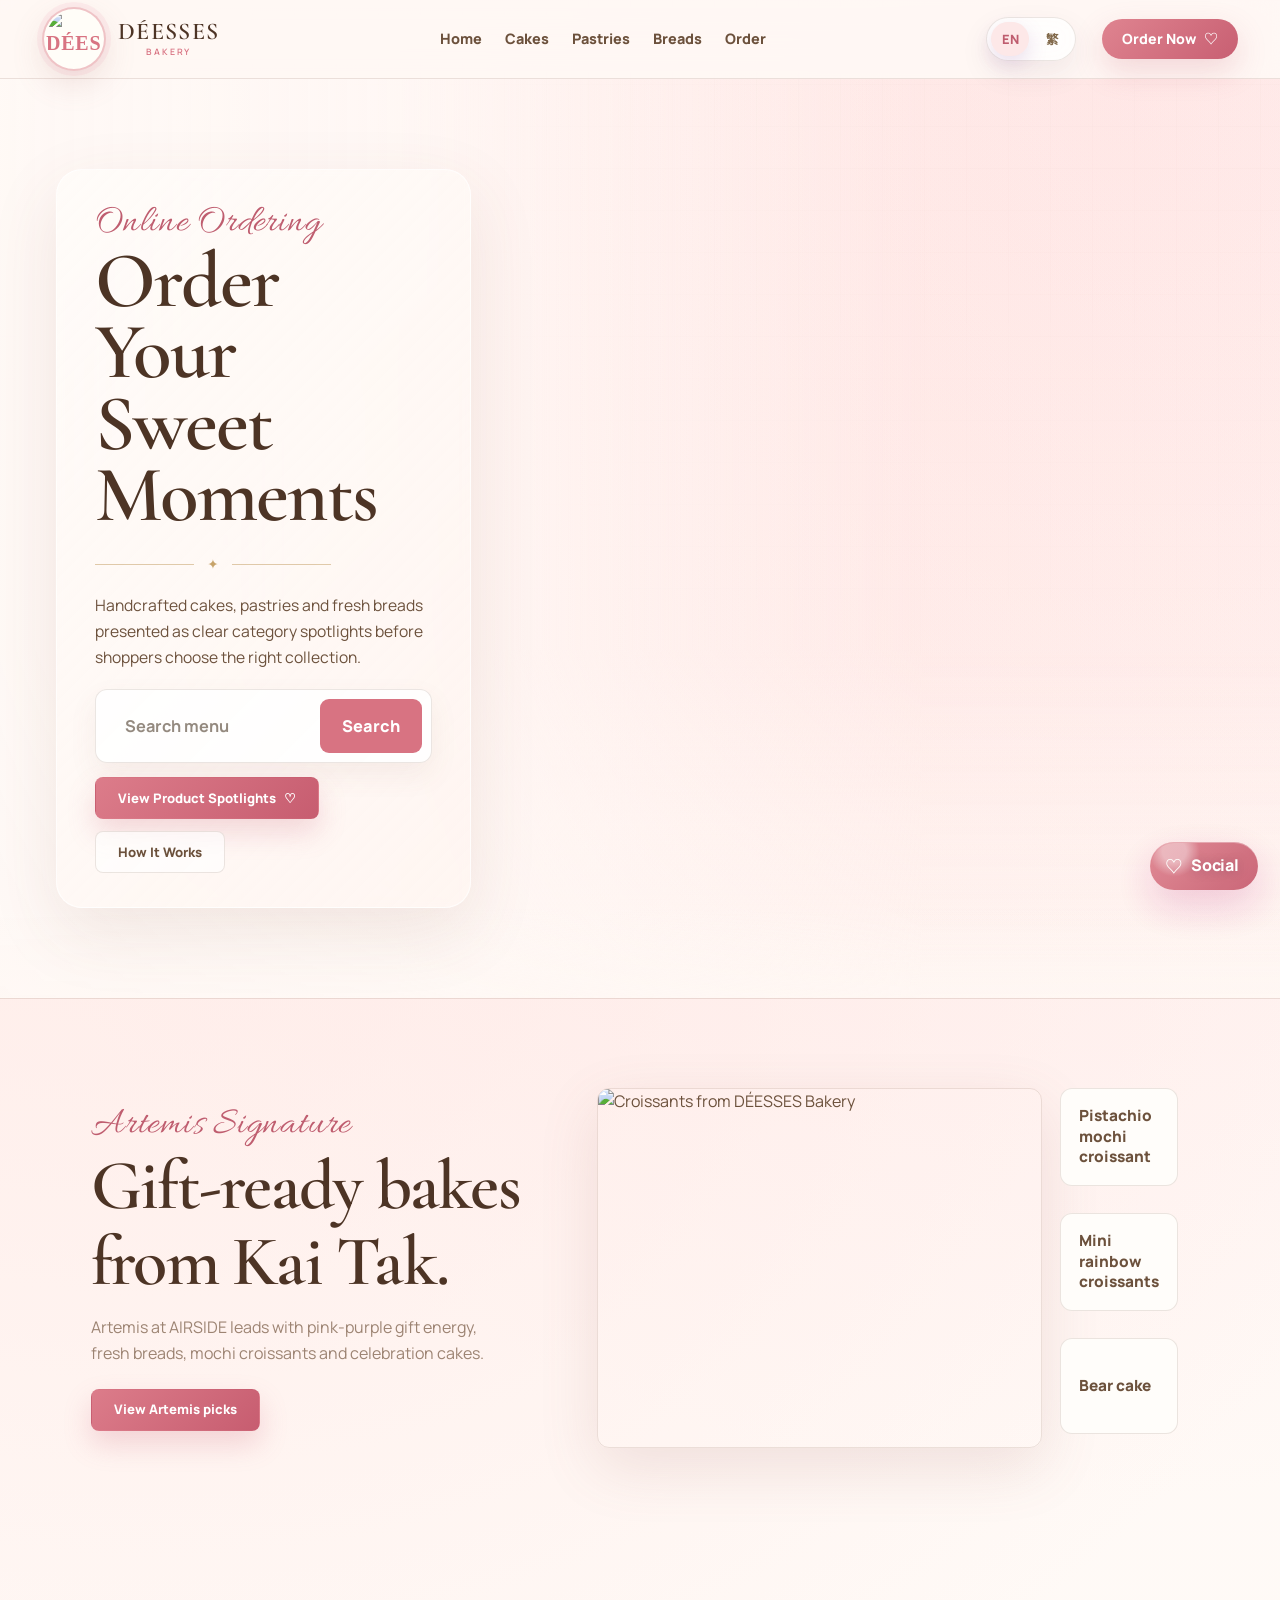
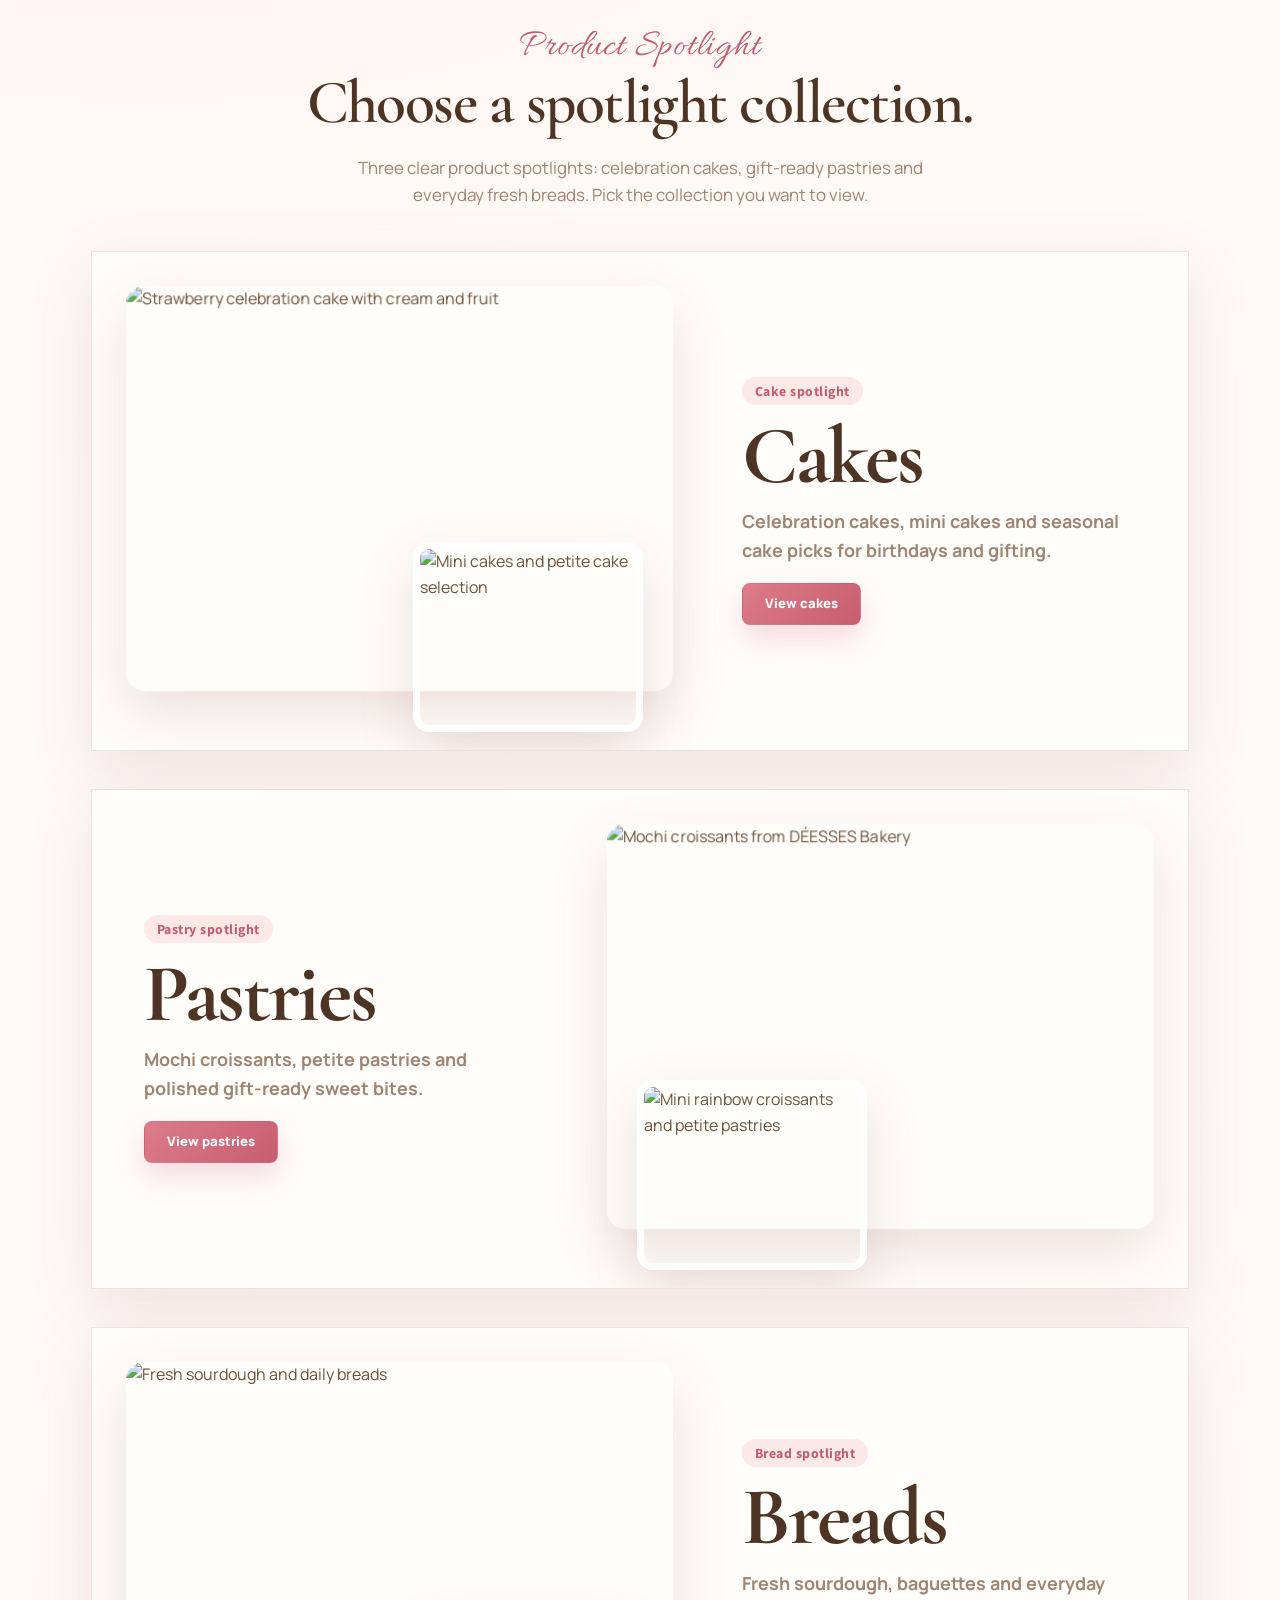
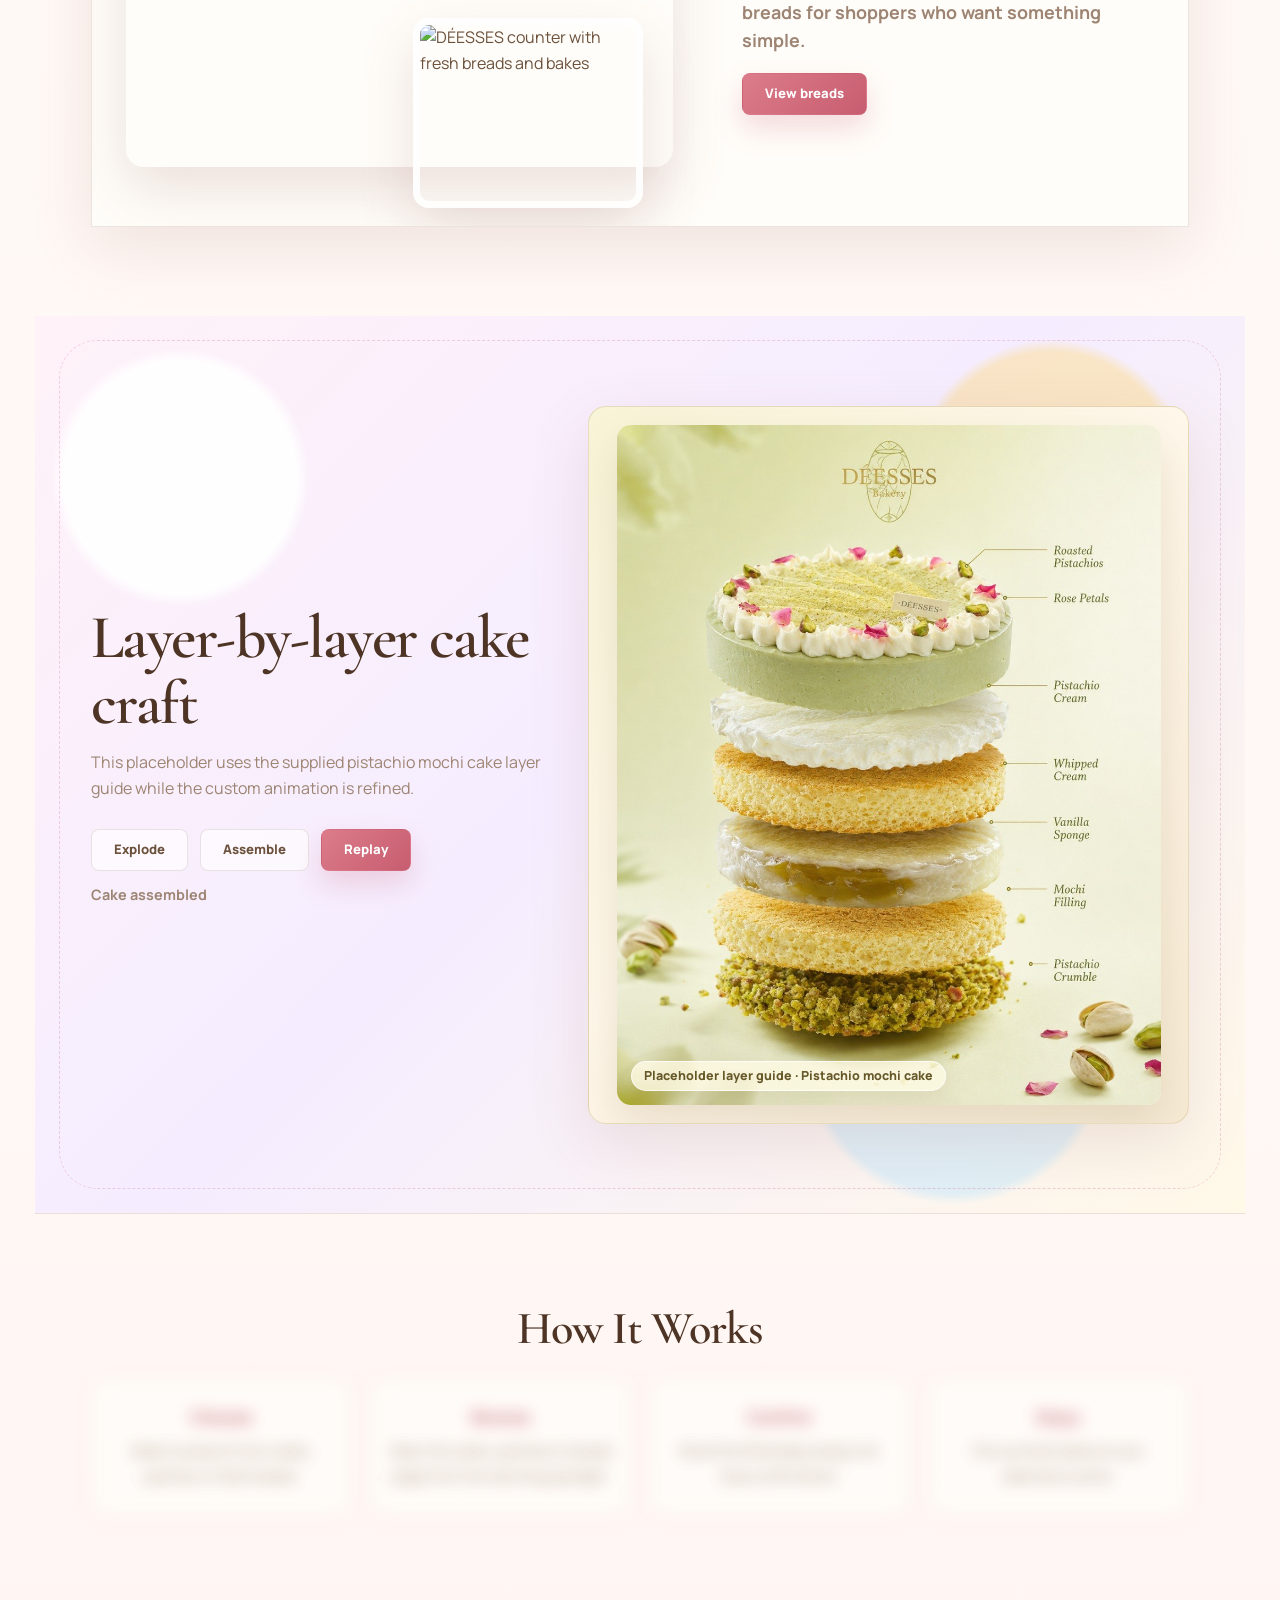
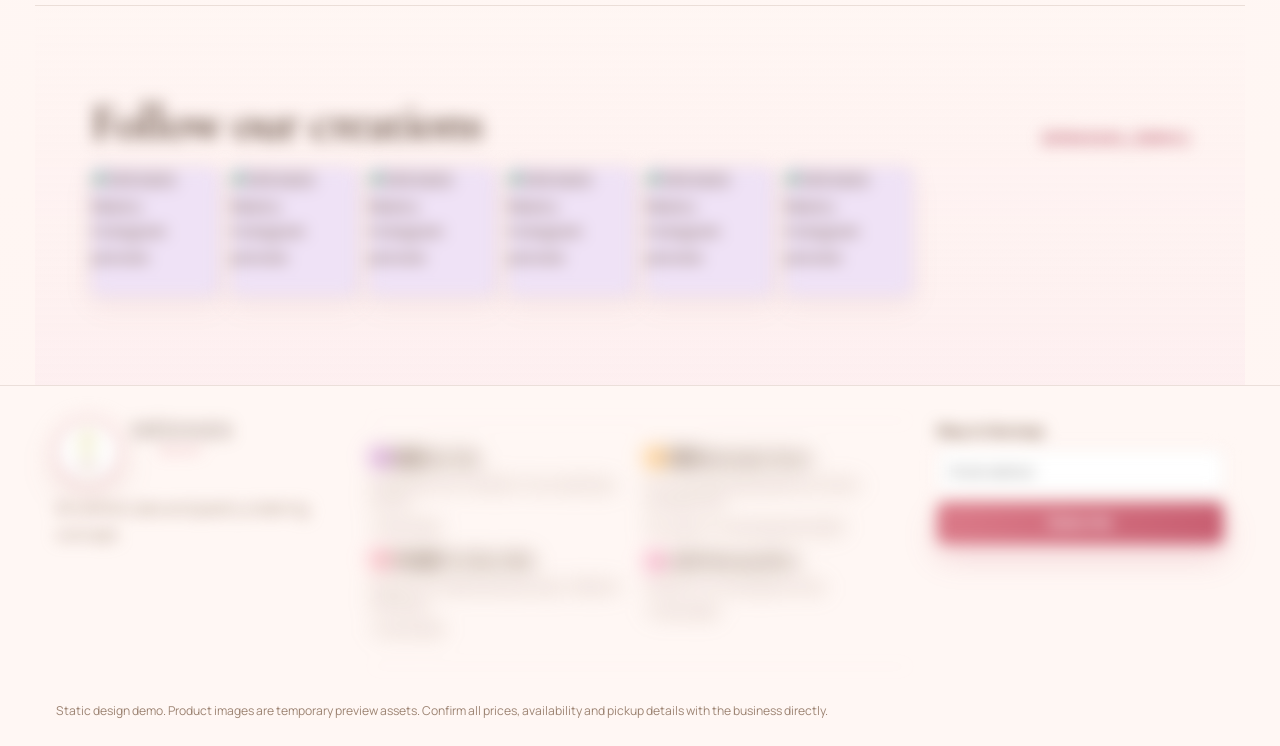
==== commit 7f67595c: "bust script cache for Chinese localization" ====
--- a/index.html
+++ b/index.html
@@ -244,6 +244,6 @@
     <p class="site-footer-note">Static design demo. Product images are temporary preview assets. Confirm all prices, availability and pickup details with the business directly.</p>
   </footer>
 
-  <script src="script.js?v=brand-logo-1"></script>
+  <script src="script.js?v=zh-coverage-1"></script>
 </body>
 </html>
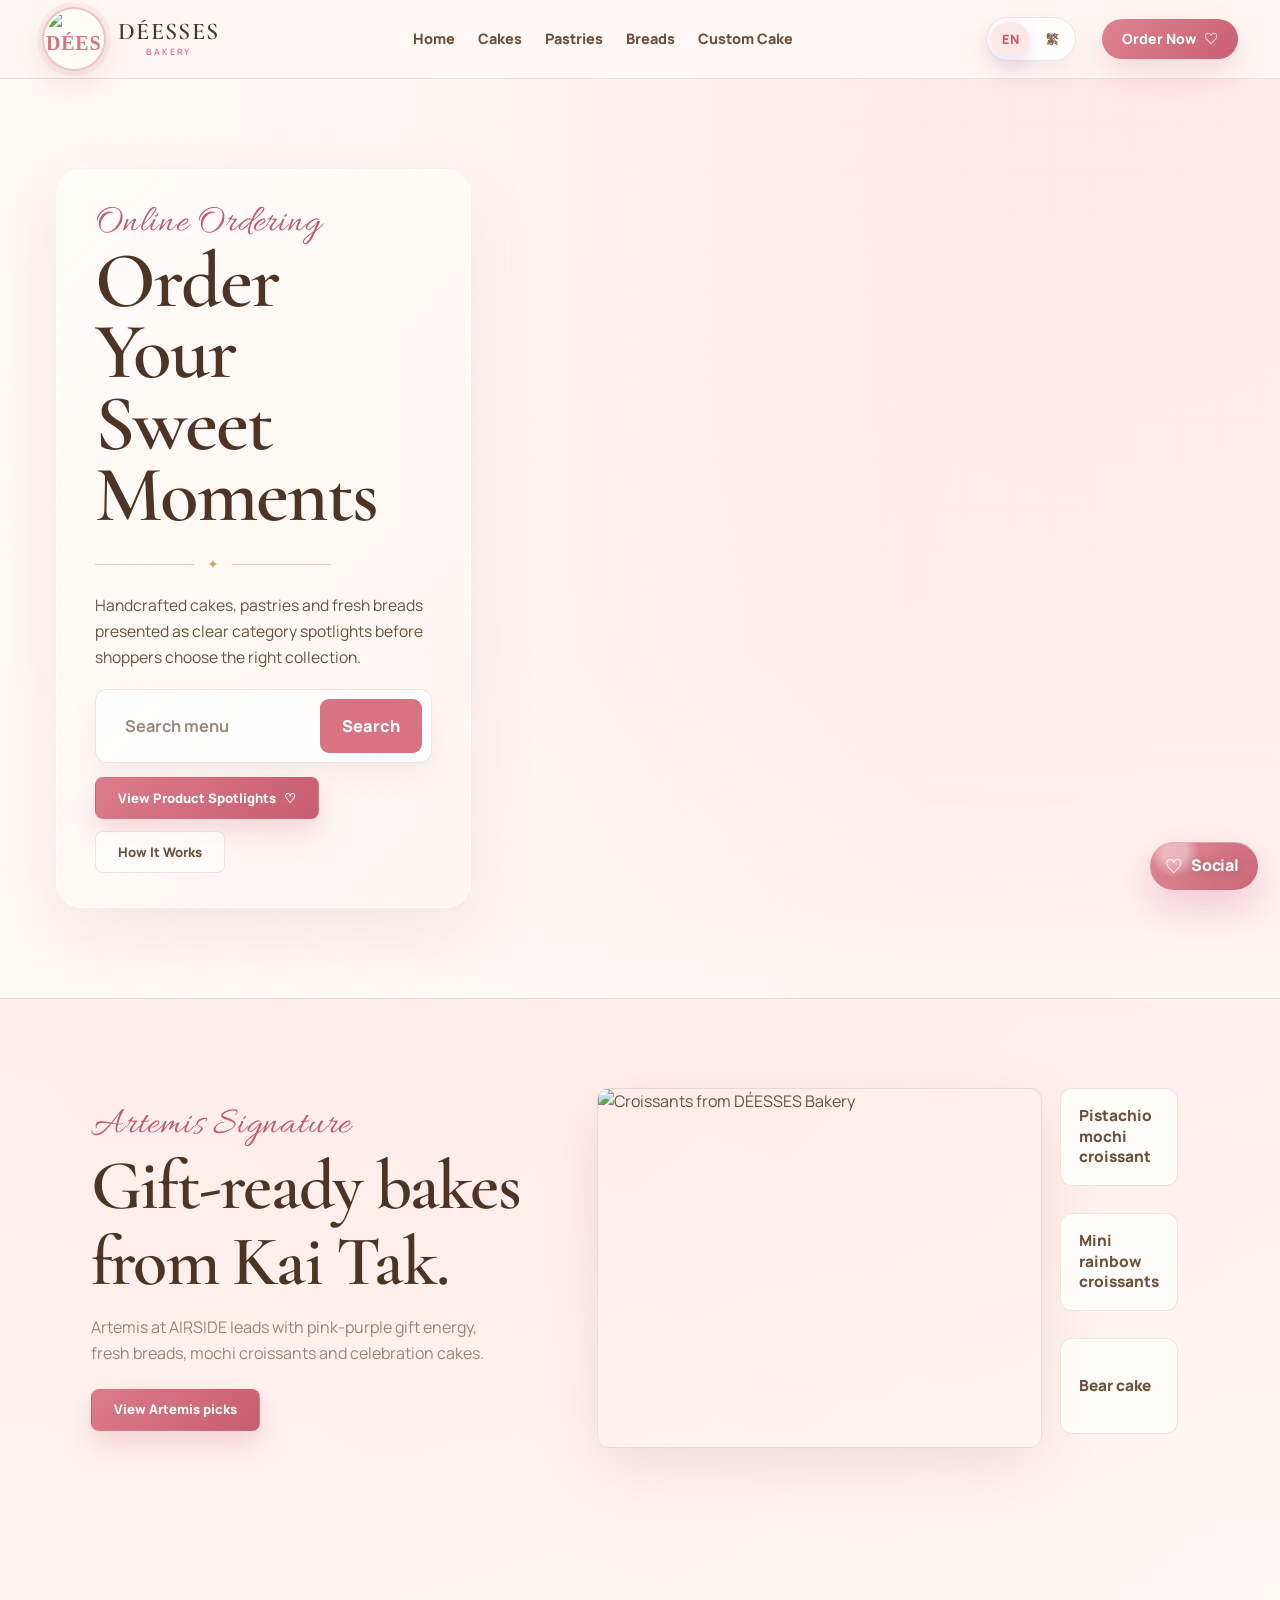
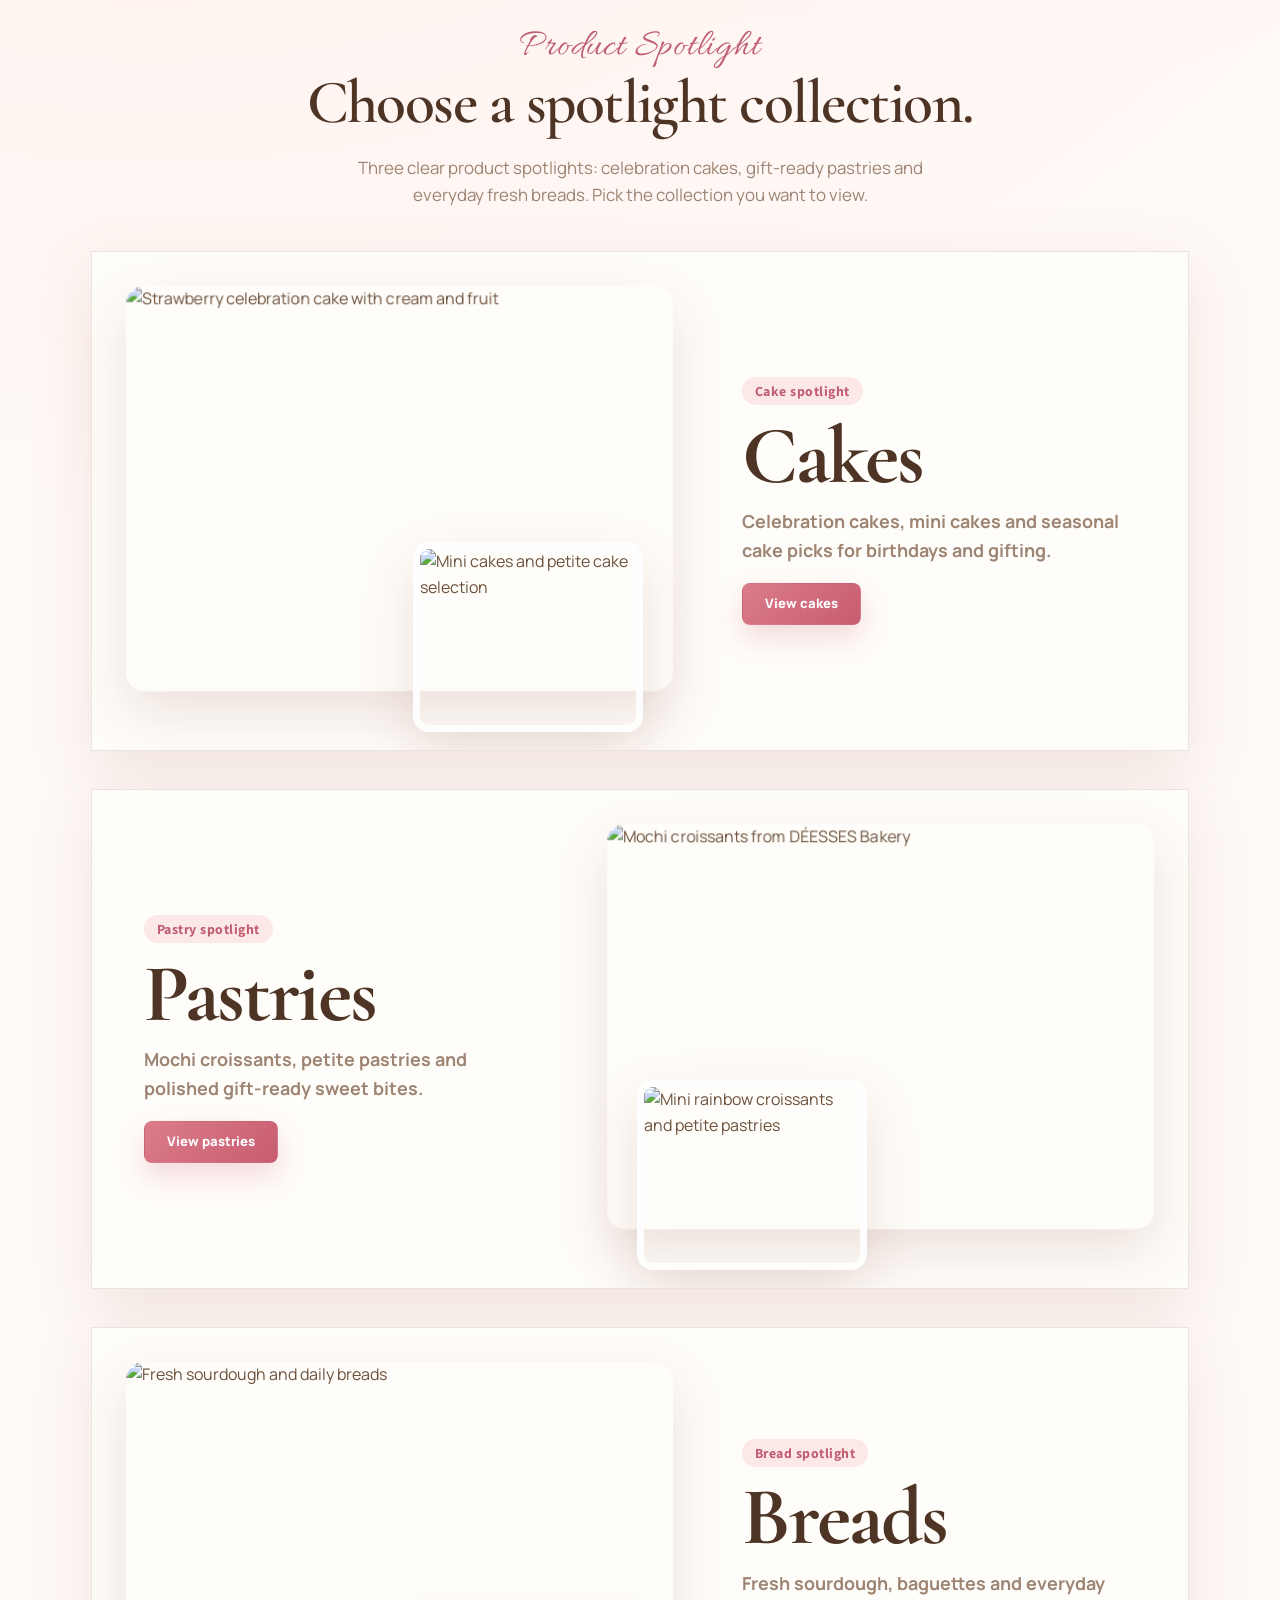
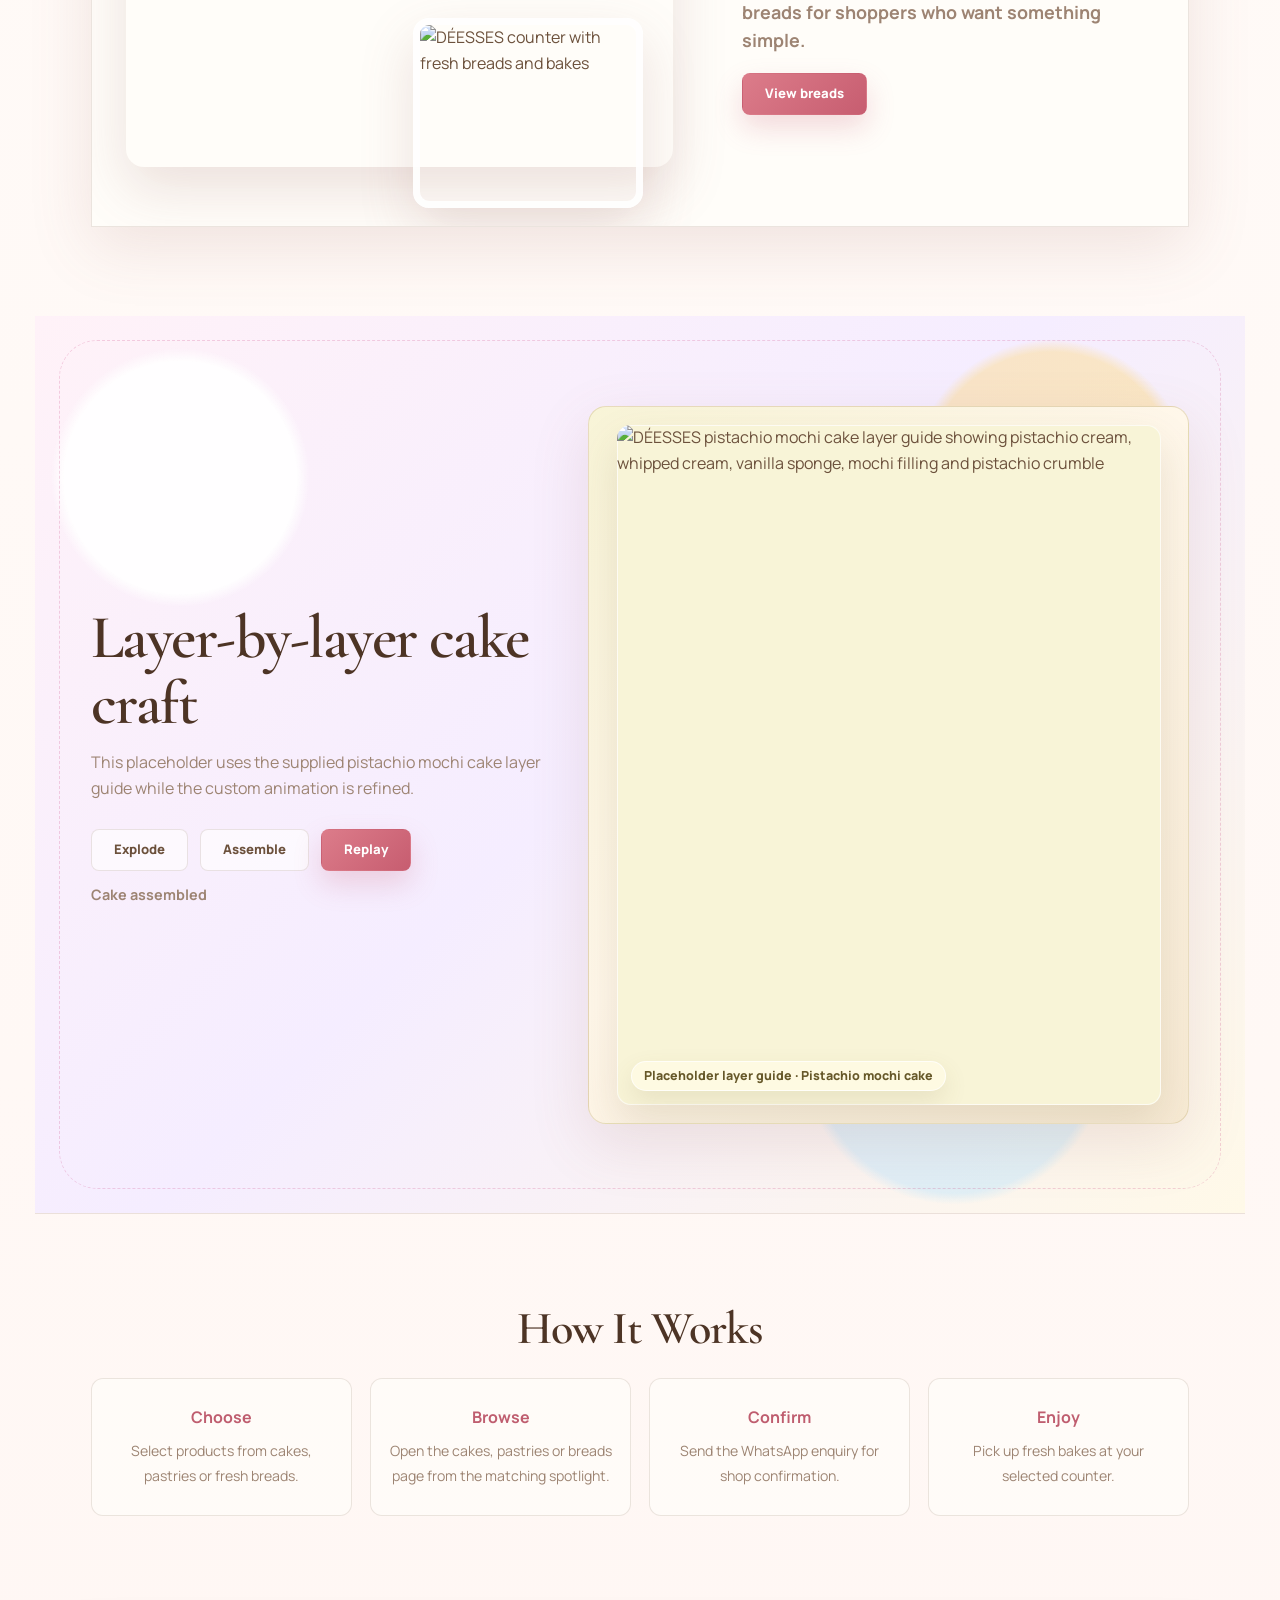
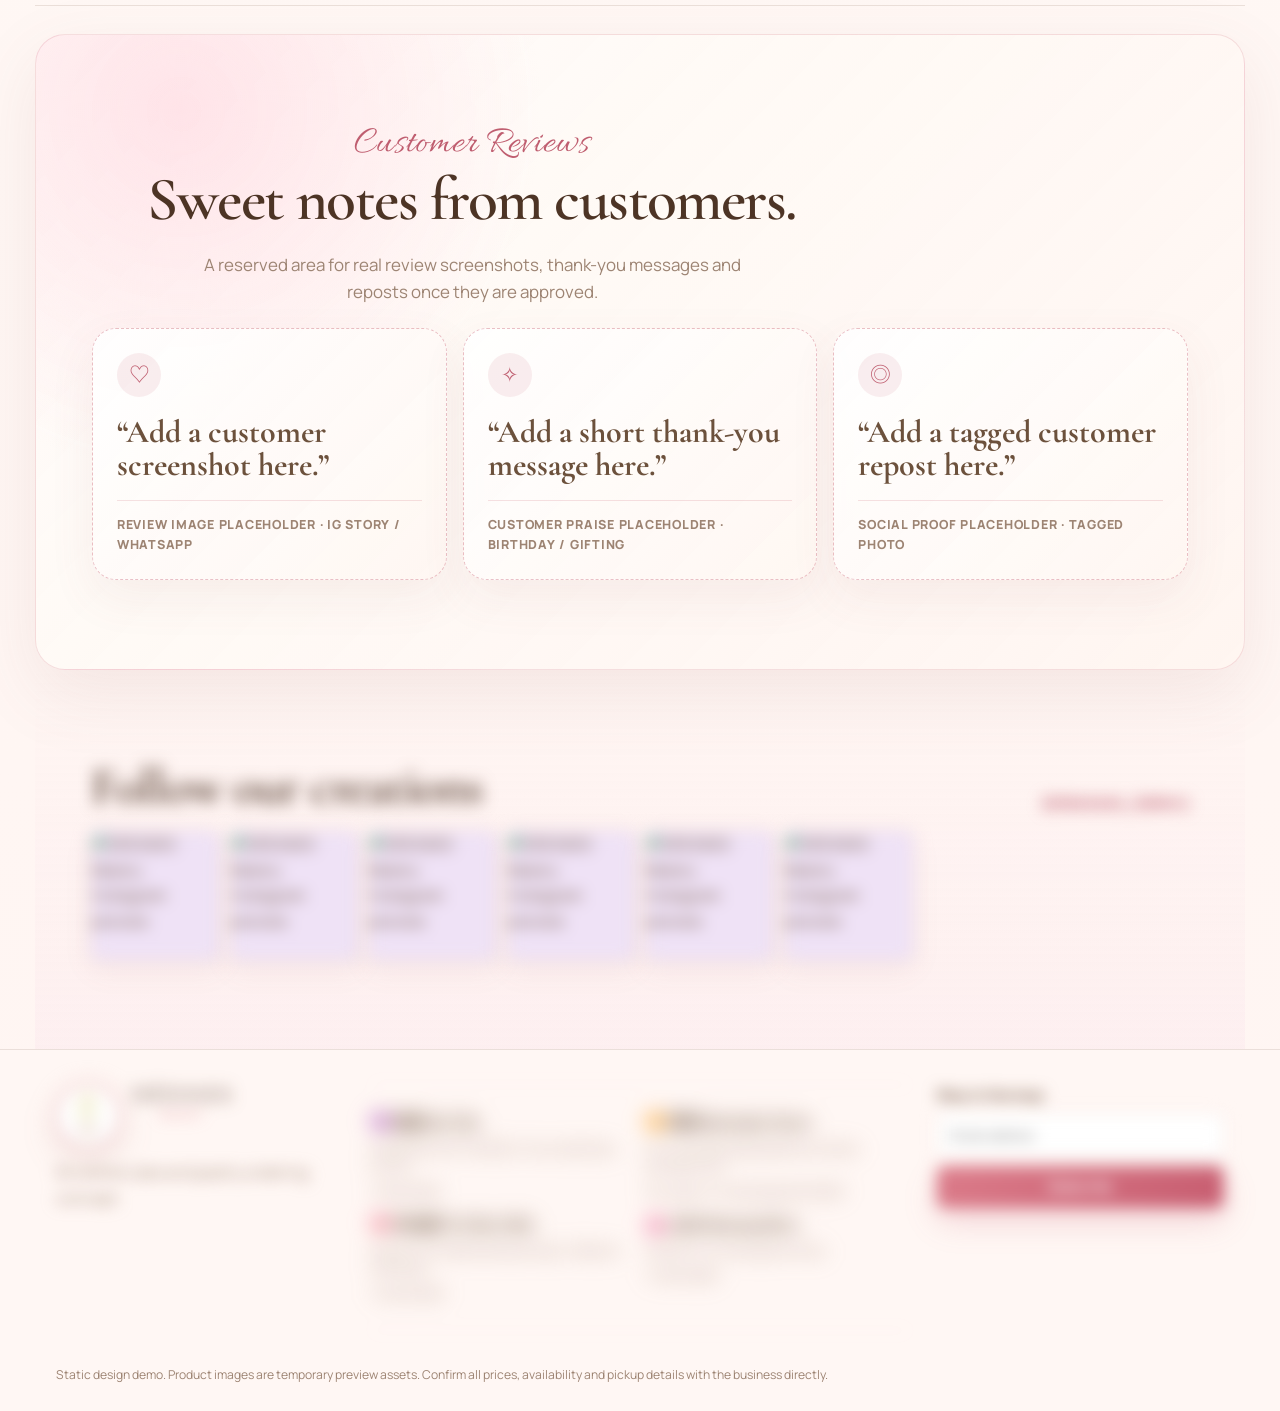
==== commit dde0917e: "feat: add homepage customer reviews section" ====
--- a/index.html
+++ b/index.html
@@ -19,14 +19,14 @@
   <link rel="icon" href="data:image/svg+xml,%3Csvg xmlns='http://www.w3.org/2000/svg' viewBox='0 0 64 64'%3E%3Crect width='64' height='64' rx='18' fill='%23fff7f2'/%3E%3Ctext x='50%25' y='56%25' dominant-baseline='middle' text-anchor='middle' font-size='34'%3E%E2%99%A1%3C/text%3E%3C/svg%3E" />
   <link rel="apple-touch-icon" href="assets/deesses-instagram-logo.jpg" />
   <link rel="preload" as="image" href="assets/front-page-bakery-scene.jpg" />
-  <link rel="preload" as="image" href="assets/deconstructed-cake-placeholder.jpg" />
+  <link rel="preload" as="image" href="assets/cake-layer-guide.jpg" />
   <link rel="preload" as="image" href="assets/mini.jpg" />
   <link rel="preload" as="image" href="assets/strawberry.jpg" />
   <link rel="preconnect" href="https://fonts.googleapis.com" />
   <link rel="preconnect" href="https://fonts.gstatic.com" crossorigin />
   <link href="https://fonts.googleapis.com/css2?family=Allura&family=Cormorant+Garamond:ital,wght@0,500;0,600;0,700;1,500&family=Manrope:wght@400;500;600;700;800&family=Noto+Sans+TC:wght@400;500;700;900&family=Noto+Serif+TC:wght@500;700;900&display=swap" rel="stylesheet" />
   <link rel="stylesheet" href="styles.css?v=brand-logo-1" />
-  <link rel="stylesheet" href="site.css?v=concept-15" />
+  <link rel="stylesheet" href="site.css?v=concept-18" />
   <script type="application/ld+json">
   {
     "@context": "https://schema.org",
@@ -62,13 +62,13 @@
         <li><a href="cakes.html" data-hero-filter="cake">Cakes</a></li>
         <li><a href="pastries.html" data-hero-filter="pastry">Pastries</a></li>
         <li><a href="breads.html" data-hero-filter="bakery">Breads</a></li>
-        <li><a href="cakes.html#order" data-i18n="order">Order</a></li>
+        <li><a href="custom-cake.html" data-i18n="order">Order</a></li>
       </ul>
       <div class="language-switch site-language" aria-label="Language" data-i18n-aria="languageLabel">
         <button type="button" data-language="en" aria-pressed="false"><span>EN</span></button>
         <button type="button" data-language="zh" aria-pressed="false"><span>繁</span></button>
       </div>
-      <a href="cakes.html#order" class="nav__cta site-order-pill">Order Now <span aria-hidden="true">♡</span></a>
+      <a href="custom-cake.html" class="nav__cta site-order-pill">Order Now <span aria-hidden="true">♡</span></a>
     </nav>
   </header>
 
@@ -194,7 +194,7 @@
       </div>
       <div class="craft__panel site-cake-panel">
         <figure class="site-cake-placeholder">
-          <img src="assets/deconstructed-cake-placeholder.jpg" alt="DÉESSES pistachio mochi cake layer guide placeholder showing pistachio cream, whipped cream, vanilla sponge, mochi filling and pistachio crumble" width="1024" height="1280" loading="lazy" />
+          <img src="assets/cake-layer-guide.jpg" alt="DÉESSES pistachio mochi cake layer guide showing pistachio cream, whipped cream, vanilla sponge, mochi filling and pistachio crumble" width="1024" height="1280" loading="lazy" />
           <figcaption>Placeholder layer guide · Pistachio mochi cake</figcaption>
         </figure>
         <div class="cake-stage site-cake-stage--legacy" aria-hidden="true" aria-label="Animated exploded-view celebration cake">
@@ -217,6 +217,31 @@
       </ol>
     </section>
 
+    <section class="site-review-placeholder" id="customer-reviews" aria-labelledby="customerReviewsTitle">
+      <div class="site-section-head site-review-placeholder__head">
+        <p class="site-script" data-i18n="customerReviewsEyebrow">Customer Reviews</p>
+        <h2 id="customerReviewsTitle" data-i18n="customerReviewsTitle">Sweet notes from customers.</h2>
+        <p class="section__sub" data-i18n="customerReviewsCopy">A reserved area for real review screenshots, thank-you messages and reposts once they are approved.</p>
+      </div>
+      <div class="site-review-placeholder__grid" aria-label="Customer review placeholders" data-i18n-aria="customerReviewsAria">
+        <article class="site-review-placeholder__card">
+          <span aria-hidden="true">♡</span>
+          <p class="site-review-placeholder__quote" data-i18n="customerReviewPlaceholderOne">“Add a customer screenshot here.”</p>
+          <p class="site-review-placeholder__meta" data-i18n="customerReviewPlaceholderMetaOne">Review image placeholder · IG story / WhatsApp</p>
+        </article>
+        <article class="site-review-placeholder__card">
+          <span aria-hidden="true">✧</span>
+          <p class="site-review-placeholder__quote" data-i18n="customerReviewPlaceholderTwo">“Add a short thank-you message here.”</p>
+          <p class="site-review-placeholder__meta" data-i18n="customerReviewPlaceholderMetaTwo">Customer praise placeholder · Birthday / gifting</p>
+        </article>
+        <article class="site-review-placeholder__card">
+          <span aria-hidden="true">◎</span>
+          <p class="site-review-placeholder__quote" data-i18n="customerReviewPlaceholderThree">“Add a tagged customer repost here.”</p>
+          <p class="site-review-placeholder__meta" data-i18n="customerReviewPlaceholderMetaThree">Social proof placeholder · Tagged photo</p>
+        </article>
+      </div>
+    </section>
+
     <section class="social site-social" id="social">
       <div class="social__text site-social__head">
         <h2>Follow our creations</h2>
@@ -244,6 +269,6 @@
     <p class="site-footer-note">Static design demo. Product images are temporary preview assets. Confirm all prices, availability and pickup details with the business directly.</p>
   </footer>
 
-  <script src="script.js?v=zh-coverage-1"></script>
+  <script src="script.js?v=reviews-placeholder-2"></script>
 </body>
 </html>
--- a/styles.css
+++ b/styles.css
@@ -487,7 +487,7 @@
   background: linear-gradient(180deg, transparent 55%, rgba(36,19,38,0.18)); pointer-events: none;
 }
 .product-modal__image img { display: block; width: 100%; height: 100%; min-height: 100%; object-fit: cover; }
-.product-modal__details { padding: clamp(28px, 5vw, 56px); display: flex; flex-direction: column; justify-content: center; overflow: auto; }
+.product-modal__details { padding: clamp(28px, 5vw, 56px); display: flex; flex-direction: column; justify-content: flex-start; overflow: auto; }
 .product-modal__details h2 { font-size: clamp(2rem, 5vw, 3.65rem); margin-bottom: 16px; }
 .product-modal__desc { color: #6f5536; font-size: 1.03rem; margin-bottom: 22px; }
 .product-modal__specs { display: grid; grid-template-columns: repeat(2, minmax(0, 1fr)); gap: 12px; margin: 8px 0 22px; }
--- a/site.css
+++ b/site.css
@@ -654,22 +654,31 @@
 .site-custom-form h2 { font-size: clamp(2.15rem, 4vw, 3.25rem); margin-bottom: 18px; }
 .site-custom-form label,
 .site-radio-row { display: grid; gap: 7px; color: var(--site-ink); font-size: 0.82rem; font-weight: 800; }
-.site-form-grid { display: grid; grid-template-columns: repeat(2, 1fr); gap: 13px; }
+.site-form-grid { display: grid; grid-template-columns: repeat(2, minmax(0, 1fr)); gap: 13px; }
+.site-order,
+.site-inspiration-card,
+.site-custom-form,
+.site-order-info,
+.site-form-grid,
+.site-radio-row,
+.site-radio-options { min-width: 0; }
 .site-custom-form input,
 .site-custom-form select,
 .site-custom-form textarea {
   width: 100%;
+  min-width: 0;
   border: 1px solid rgba(124, 89, 66, 0.18);
   border-radius: 7px;
-  background: rgba(255, 255, 255, 0.78);
-  padding: 11px 12px;
+  background: rgba(255, 255, 255, 0.88);
+  padding: 10px 11px;
   color: var(--site-ink-strong);
   font: 600 0.86rem/1.2 "Manrope", sans-serif;
 }
 .site-custom-form textarea { resize: vertical; }
-.site-radio-row { grid-template-columns: auto 1fr 1fr; align-items: center; margin: 14px 0; padding: 12px; border: 1px solid var(--site-line); border-radius: 8px; }
-.site-radio-row legend { font-weight: 800; padding-right: 8px; }
-.site-radio-row label { display: flex; align-items: center; gap: 7px; }
+.site-radio-row { display: block; margin: 14px 0; padding: 12px; border: 1px solid var(--site-line); border-radius: 8px; }
+.site-radio-row legend { font-weight: 800; padding: 0 8px 8px 0; writing-mode: horizontal-tb; white-space: normal; }
+.site-radio-options { display: grid; grid-template-columns: repeat(2, minmax(0, 1fr)); gap: 9px; }
+.site-radio-row label { display: inline-flex; align-items: center; justify-content: center; gap: 7px; min-height: 40px; padding: 8px 10px; border-radius: 999px; background: rgba(255, 255, 255, 0.72); border: 1px solid rgba(124, 89, 66, 0.12); writing-mode: horizontal-tb; white-space: nowrap; }
 .site-submit { width: 100%; margin-top: 16px; }
 .site-order-info { padding: 22px; }
 .site-order-info ul { list-style: none; margin: 0 0 18px; padding: 0; display: grid; gap: 14px; }
@@ -822,6 +831,72 @@
 .site-social-grid { grid-template-columns: repeat(8, 1fr); gap: 10px; }
 .site .social-tile { border-radius: 8px; aspect-ratio: 1; border: 1px solid var(--site-line); box-shadow: 0 10px 24px rgba(151, 93, 86, 0.08); }
 .site .social-tile img { width: 100%; height: 100%; object-fit: cover; }
+
+.site-review-placeholder {
+  max-width: 1210px;
+  margin: 28px auto 0;
+  padding: clamp(24px, 4vw, 42px) clamp(18px, 4vw, 36px) clamp(30px, 5vw, 52px);
+  border: 1px solid rgba(199, 93, 112, 0.18);
+  border-radius: 30px;
+  background:
+    radial-gradient(circle at 12% 12%, rgba(255, 218, 226, 0.72), transparent 30%),
+    linear-gradient(135deg, rgba(255, 252, 249, 0.96), rgba(255, 245, 240, 0.84));
+  box-shadow: 0 24px 70px rgba(151, 93, 86, 0.1);
+}
+.site-review-placeholder__head { max-width: 760px; margin-bottom: 22px; }
+.site-review-placeholder__grid {
+  display: grid;
+  grid-template-columns: repeat(3, minmax(0, 1fr));
+  gap: 16px;
+}
+.site-review-placeholder__card {
+  min-height: 210px;
+  display: flex;
+  flex-direction: column;
+  border: 1px dashed rgba(199, 93, 112, 0.38);
+  border-radius: 24px;
+  padding: 24px;
+  background: linear-gradient(135deg, rgba(255, 255, 255, 0.94), rgba(255, 247, 242, 0.9));
+  box-shadow: 0 18px 46px rgba(151, 93, 86, 0.08);
+}
+.site-review-placeholder__card span {
+  display: inline-grid;
+  place-items: center;
+  width: 44px;
+  height: 44px;
+  border-radius: 999px;
+  background: rgba(199, 93, 112, 0.1);
+  color: var(--site-rose-dark);
+  font-size: 1.3rem;
+  margin-bottom: 18px;
+}
+.site-review-placeholder__quote {
+  margin: 0 0 18px;
+  color: var(--site-ink);
+  font-family: "Cormorant Garamond", "Noto Serif TC", serif;
+  font-size: clamp(1.4rem, 2.6vw, 2rem);
+  font-weight: 700;
+  line-height: 1.05;
+}
+.site-review-placeholder__meta {
+  margin: auto 0 0;
+  padding-top: 14px;
+  border-top: 1px solid rgba(199, 93, 112, 0.18);
+  color: var(--site-muted);
+  font-size: 0.78rem;
+  font-weight: 800;
+  letter-spacing: 0.06em;
+  text-transform: uppercase;
+}
+.site:lang(zh-Hant-HK) .site-review-placeholder__quote,
+.site:lang(zh-Hant-HK) .site-review-placeholder__meta {
+  font-family: "Noto Serif TC", "Noto Sans TC", serif;
+}
+.site:lang(zh-Hant-HK) .site-review-placeholder__quote {
+  font-size: clamp(1.28rem, 4.6vw, 1.72rem);
+  line-height: 1.45;
+  letter-spacing: 0.02em;
+}
 
 .site-footer { padding: 34px clamp(18px, 5vw, 56px) 26px; background: rgba(255, 247, 244, 0.98); border-top: 1px solid var(--site-line); color: var(--site-ink); }
 .site-footer__inner { max-width: 1210px; margin: 0 auto; display: grid; grid-template-columns: 0.8fr 1.5fr 0.8fr; gap: 28px; align-items: start; }
@@ -918,12 +993,23 @@
   .site-product-spotlight__photo--accent { height: 120px; width: min(44%, 180px); }
   .site-menu-hero { padding: 28px 18px; }
   .site-menu-hero h1 { font-size: clamp(3rem, 14vw, 4.4rem); }
-  .site-order { grid-template-columns: 1fr; }
+  .site-order { width: min(100% - 24px, 1210px); grid-template-columns: 1fr; gap: 16px; }
+  .site-inspiration-card,
+  .site-custom-form,
+  .site-order-info { border-radius: 14px; overflow: hidden; }
+  .site-custom-form { padding: 18px; }
+  .site-custom-form h2 { font-size: clamp(2rem, 12vw, 2.8rem); line-height: 0.96; }
   .site-form-grid { grid-template-columns: 1fr; }
-  .site-radio-row { grid-template-columns: 1fr; }
+  .site-radio-row { padding: 11px; }
+  .site-radio-options { grid-template-columns: repeat(2, minmax(0, 1fr)); }
+  .site-radio-row label { min-width: 0; font-size: 0.82rem; }
+  .site-social-trigger { min-width: 48px; width: 48px; height: 48px; padding: 0; border-radius: 999px; }
+  .site-social-trigger .social-trigger__label { display: none; }
   .site-signature__visual { grid-template-columns: 1fr; }
   .site-social__head { display: block; }
   .site-social-grid { grid-template-columns: repeat(3, 1fr); }
+  .site-review-placeholder { width: min(100% - 24px, 1210px); padding-bottom: 34px; }
+  .site-review-placeholder__grid { grid-template-columns: 1fr; }
 }
 
 @media (prefers-reduced-motion: reduce) {
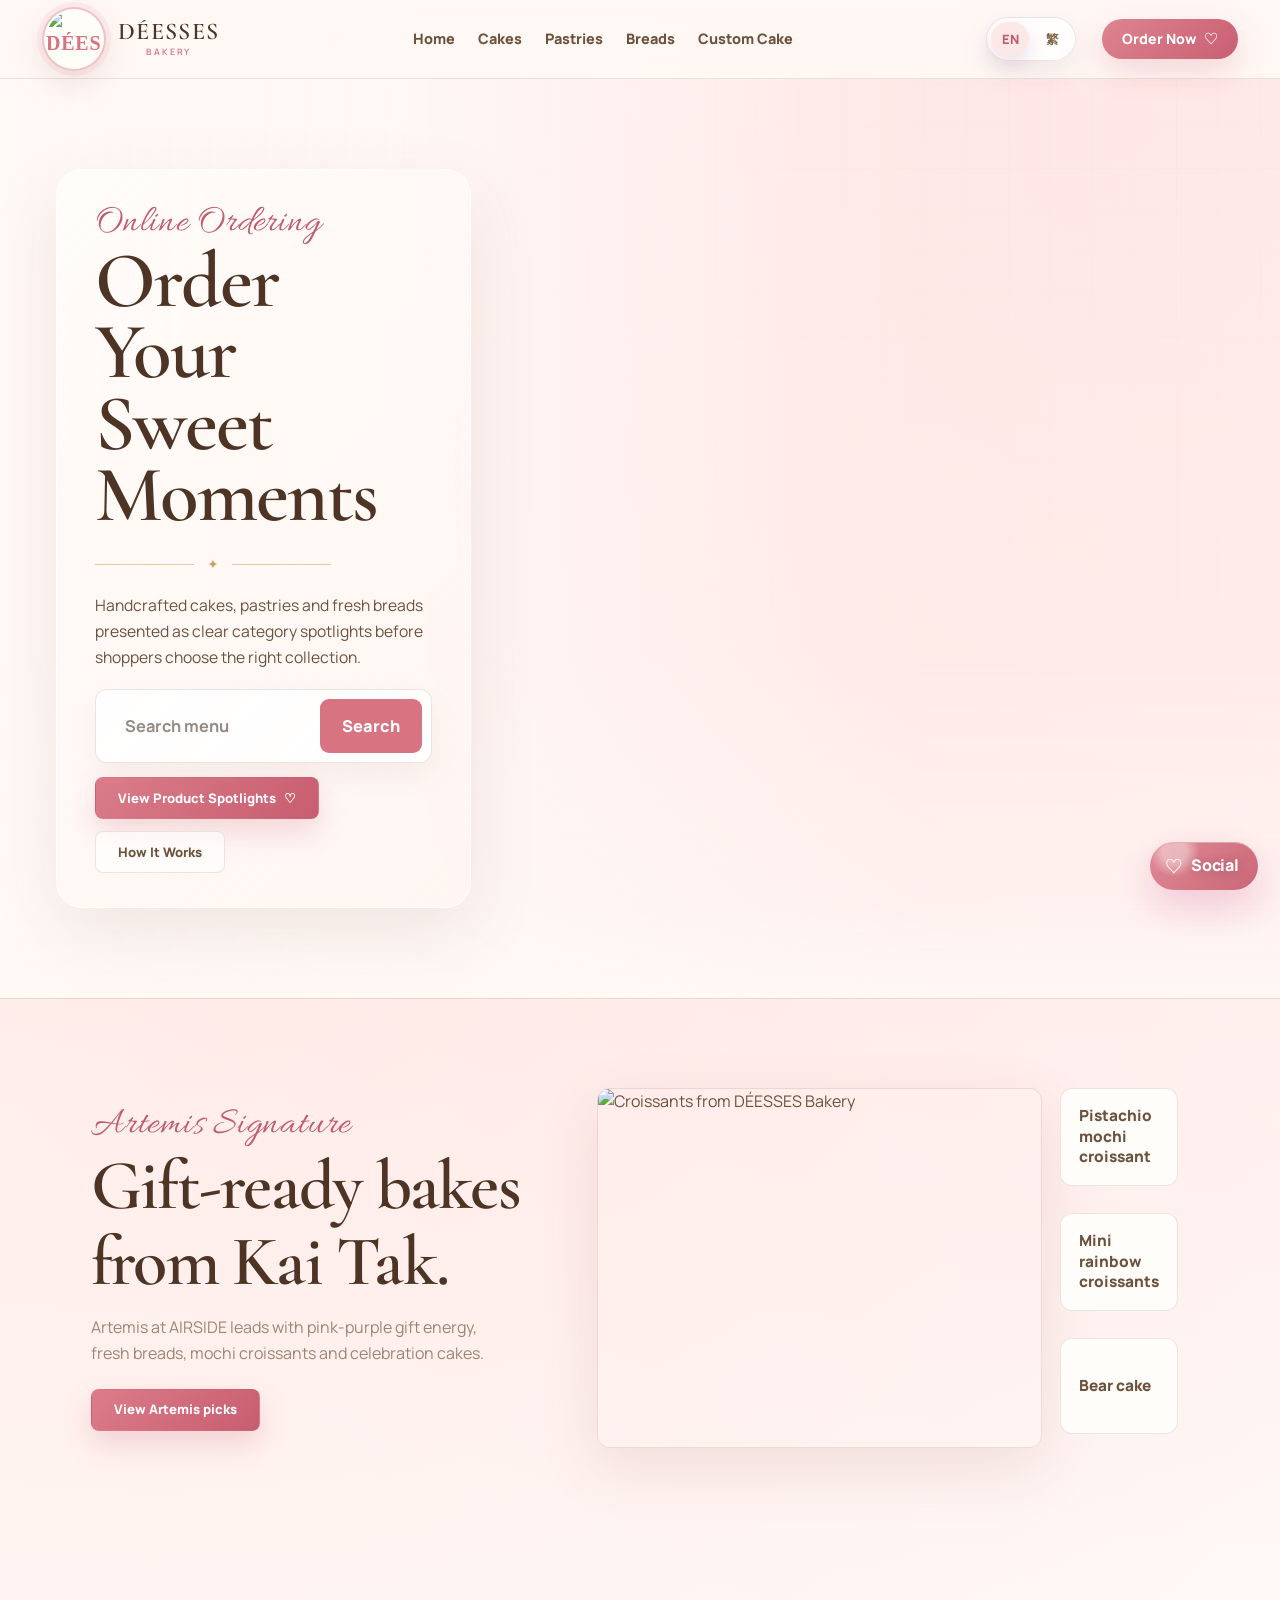
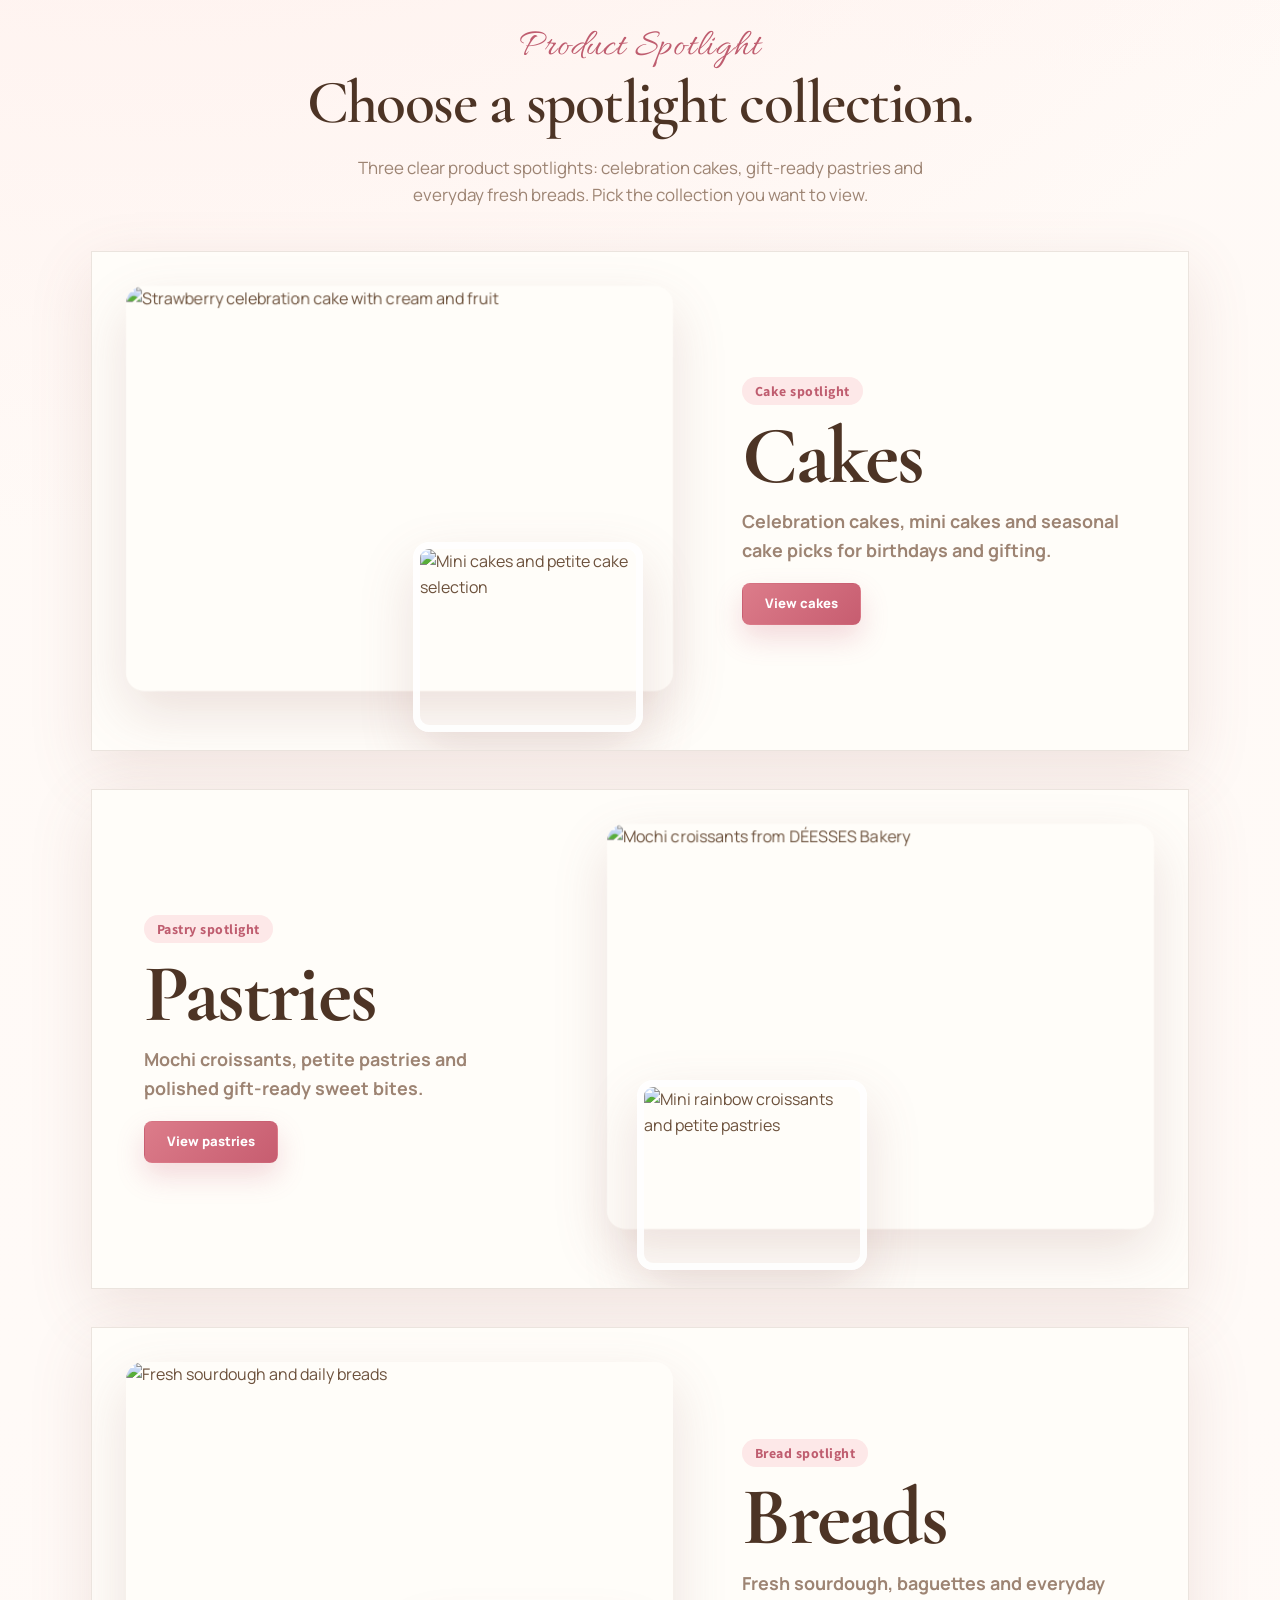
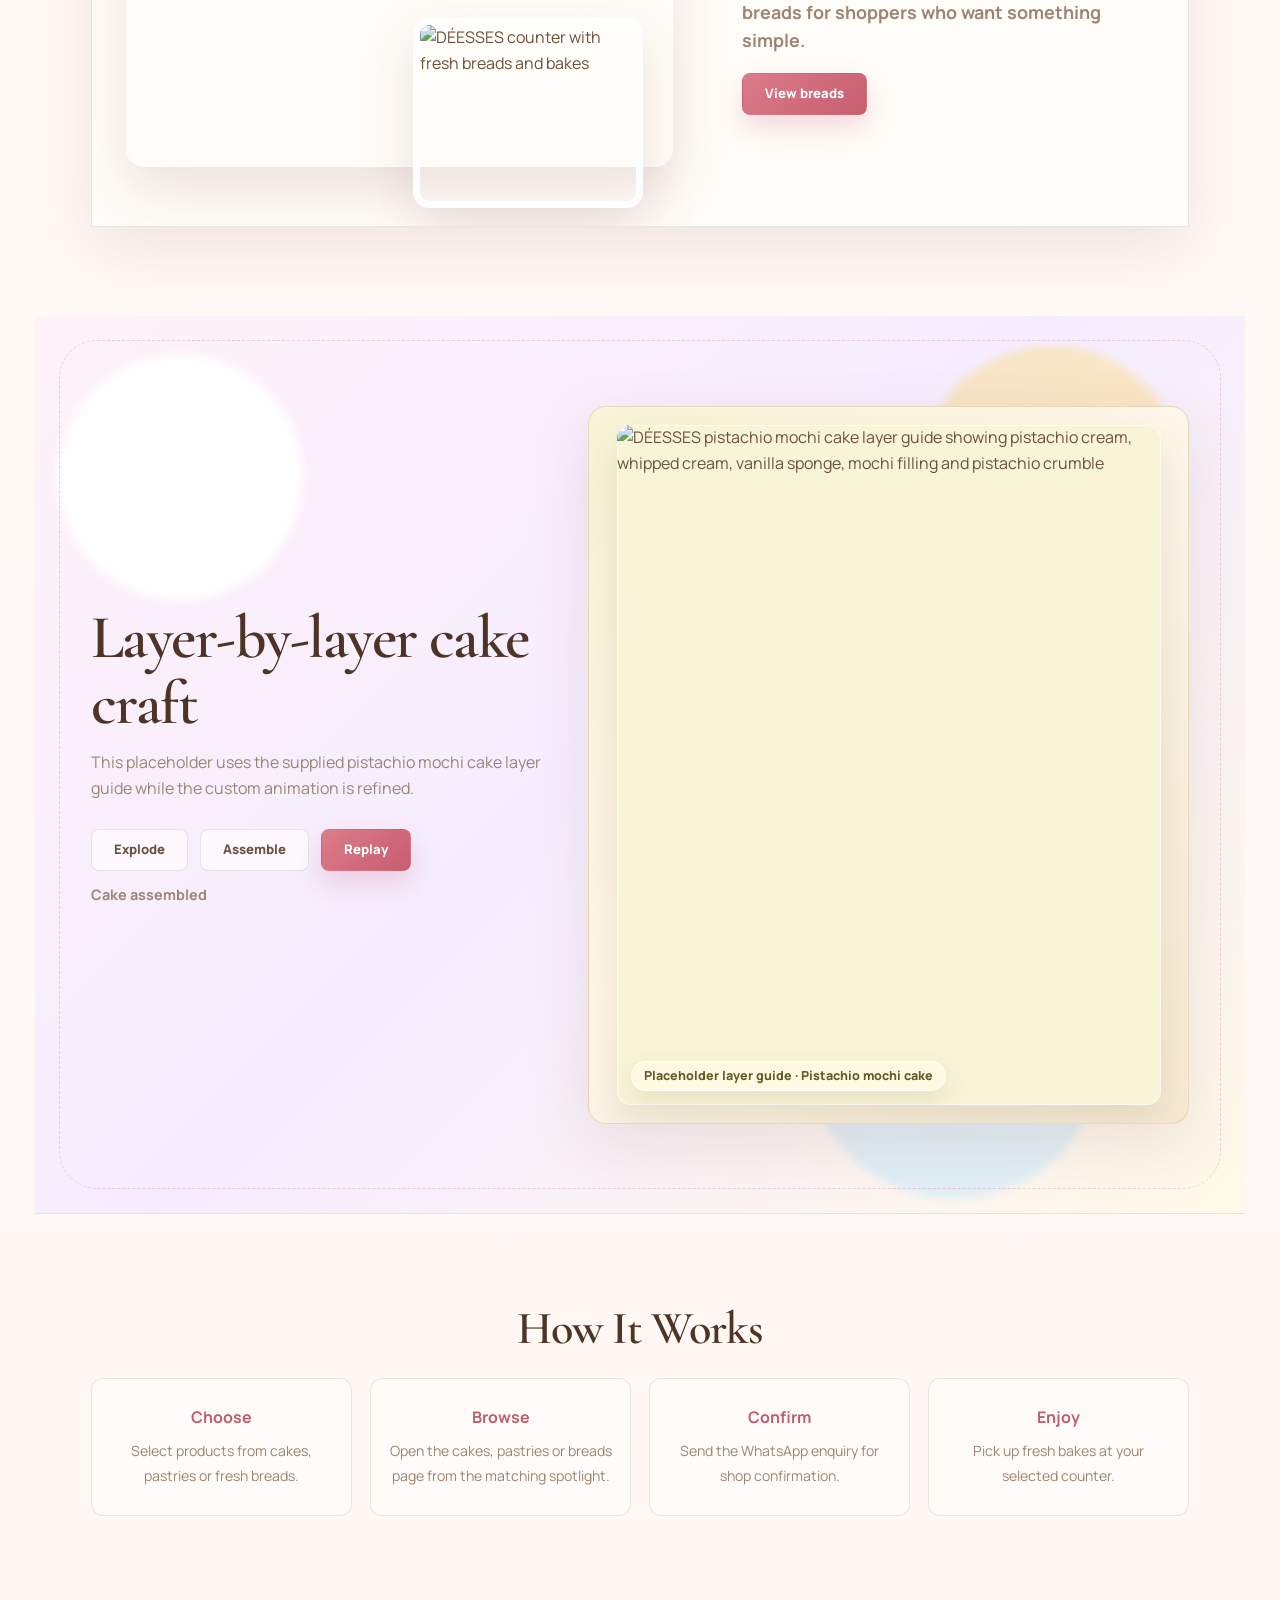
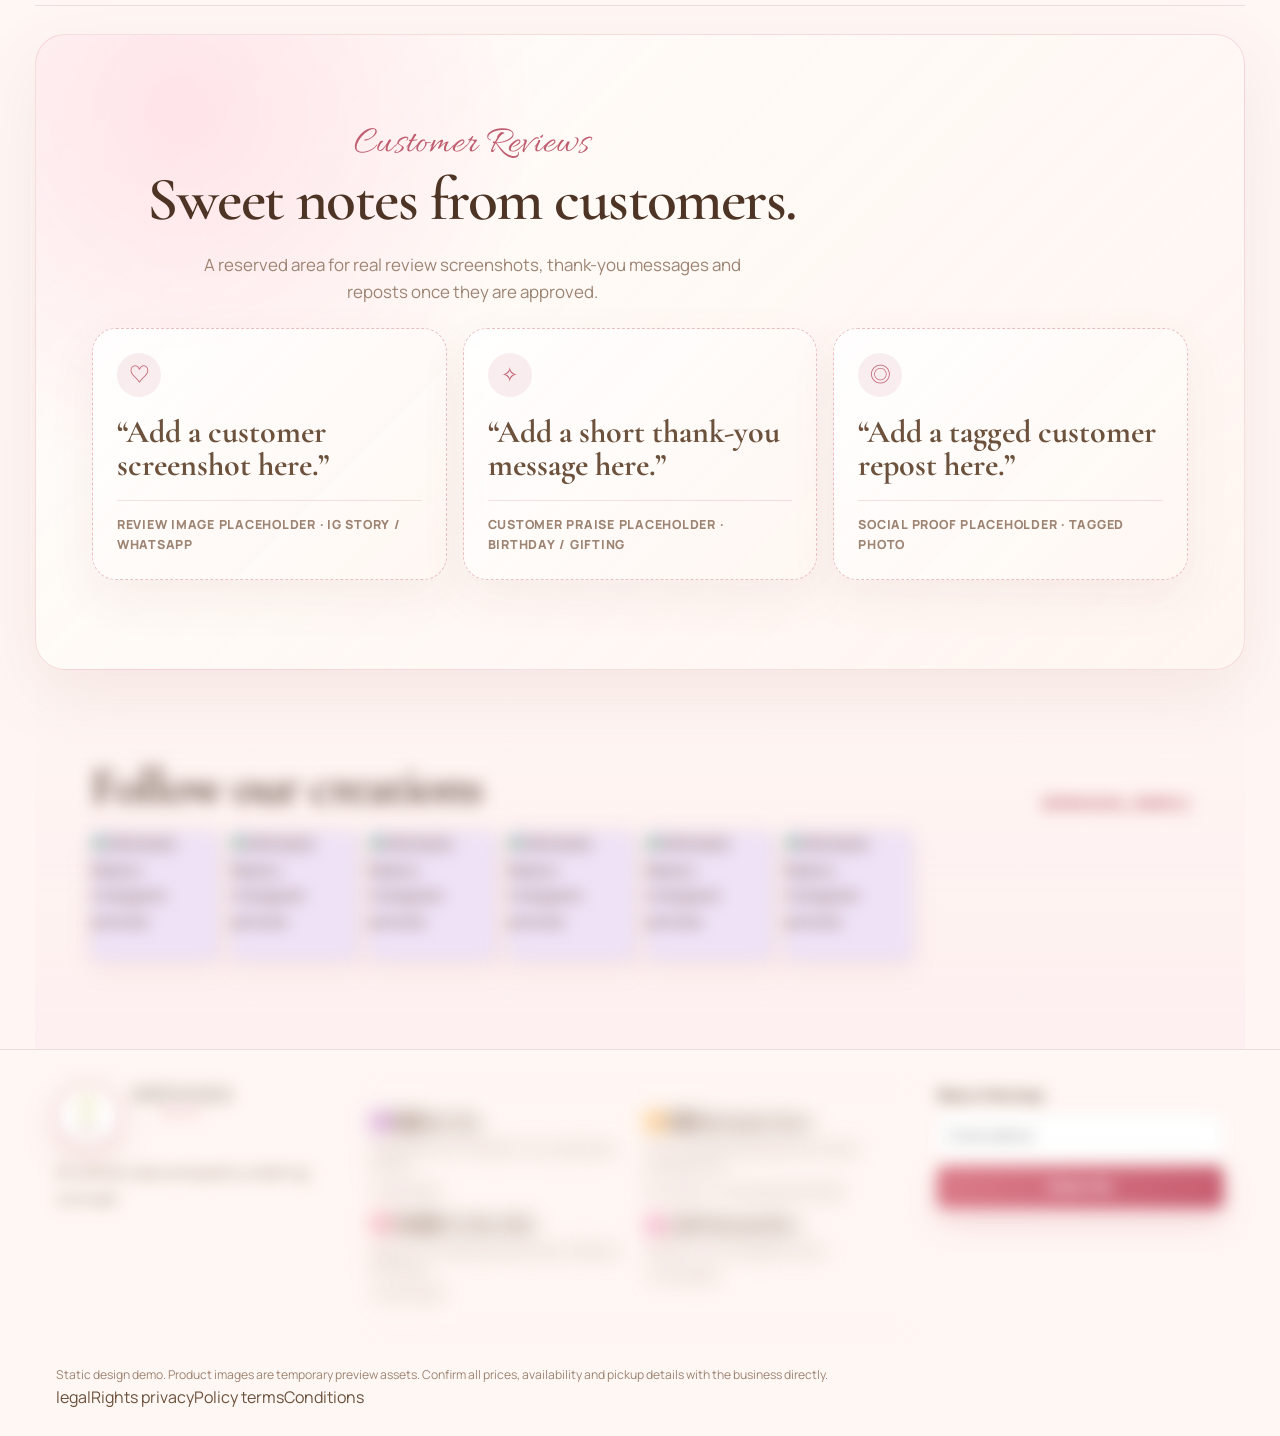
==== commit 79a26901: "fix: update Pages URLs for SolaraHk org" ====
--- a/index.html
+++ b/index.html
@@ -6,16 +6,16 @@
   <title>DÉESSES Bakery — Online Ordering</title>
   <meta name="description" content="DÉESSES Bakery showcase concept with cakes, pastries, bakery breads, product highlights and WhatsApp pre-order flow." />
   <meta name="theme-color" content="#fff7f2" />
-  <link rel="canonical" href="https://sloppy0726.github.io/deesses-bakery-demo/" />
+  <link rel="canonical" href="https://solarahk.github.io/deesses-bakery-demo/" />
   <meta property="og:type" content="website" />
   <meta property="og:title" content="DÉESSES Bakery — Online Ordering" />
   <meta property="og:description" content="Browse DÉESSES cakes, pastries and bread highlights, then pre-order by WhatsApp." />
-  <meta property="og:image" content="https://sloppy0726.github.io/deesses-bakery-demo/assets/front-page-bakery-scene.jpg" />
-  <meta property="og:url" content="https://sloppy0726.github.io/deesses-bakery-demo/" />
+  <meta property="og:image" content="https://solarahk.github.io/deesses-bakery-demo/assets/front-page-bakery-scene.jpg" />
+  <meta property="og:url" content="https://solarahk.github.io/deesses-bakery-demo/" />
   <meta name="twitter:card" content="summary_large_image" />
   <meta name="twitter:title" content="DÉESSES Bakery — Online Ordering" />
   <meta name="twitter:description" content="Browse DÉESSES cakes, pastries and bread highlights, then pre-order by WhatsApp." />
-  <meta name="twitter:image" content="https://sloppy0726.github.io/deesses-bakery-demo/assets/front-page-bakery-scene.jpg" />
+  <meta name="twitter:image" content="https://solarahk.github.io/deesses-bakery-demo/assets/front-page-bakery-scene.jpg" />
   <link rel="icon" href="data:image/svg+xml,%3Csvg xmlns='http://www.w3.org/2000/svg' viewBox='0 0 64 64'%3E%3Crect width='64' height='64' rx='18' fill='%23fff7f2'/%3E%3Ctext x='50%25' y='56%25' dominant-baseline='middle' text-anchor='middle' font-size='34'%3E%E2%99%A1%3C/text%3E%3C/svg%3E" />
   <link rel="apple-touch-icon" href="assets/deesses-instagram-logo.jpg" />
   <link rel="preload" as="image" href="assets/front-page-bakery-scene.jpg" />
@@ -26,14 +26,14 @@
   <link rel="preconnect" href="https://fonts.gstatic.com" crossorigin />
   <link href="https://fonts.googleapis.com/css2?family=Allura&family=Cormorant+Garamond:ital,wght@0,500;0,600;0,700;1,500&family=Manrope:wght@400;500;600;700;800&family=Noto+Sans+TC:wght@400;500;700;900&family=Noto+Serif+TC:wght@500;700;900&display=swap" rel="stylesheet" />
   <link rel="stylesheet" href="styles.css?v=brand-logo-1" />
-  <link rel="stylesheet" href="site.css?v=concept-18" />
+  <link rel="stylesheet" href="site.css?v=legal-footer-1" />
   <script type="application/ld+json">
   {
     "@context": "https://schema.org",
     "@type": "Bakery",
     "name": "DÉESSES Bakery",
-    "url": "https://sloppy0726.github.io/deesses-bakery-demo/",
-    "image": "https://sloppy0726.github.io/deesses-bakery-demo/assets/front-page-bakery-scene.jpg",
+    "url": "https://solarahk.github.io/deesses-bakery-demo/",
+    "image": "https://solarahk.github.io/deesses-bakery-demo/assets/front-page-bakery-scene.jpg",
     "telephone": "+85268128098",
     "sameAs": ["https://www.instagram.com/deesses_bakery/"],
     "servesCuisine": ["French pastry", "Bakery", "Cake"],
@@ -128,9 +128,9 @@
       <div class="signature__visual site-signature__visual">
         <img src="assets/croissant.jpg" alt="Croissants from DÉESSES Bakery" width="520" height="420" loading="lazy" />
         <ul class="signature-list site-signature-list">
-          <li><button type="button" data-signature-product="pistachio-mochi-croissant">Pistachio mochi croissant</button></li>
-          <li><button type="button" data-signature-product="rainbow-croissants">Mini rainbow croissants</button></li>
-          <li><button type="button" data-signature-product="bear-cake">Bear cake</button></li>
+          <li><button type="button" data-signature-product="pistachio-mochi-croissant" data-i18n="signaturePistachioMochiCroissant">Pistachio mochi croissant</button></li>
+          <li><button type="button" data-signature-product="mini-rainbow-croissants" data-i18n="signatureMiniRainbowCroissants">Mini rainbow croissants</button></li>
+          <li><button type="button" data-signature-product="bear-cake" data-i18n="signatureBearCake">Bear cake</button></li>
         </ul>
       </div>
     </section>
@@ -267,8 +267,13 @@
       </form>
     </div>
     <p class="site-footer-note">Static design demo. Product images are temporary preview assets. Confirm all prices, availability and pickup details with the business directly.</p>
+    <div class="site-footer-legal" aria-label="Legal links" data-i18n-aria="legalLinksAria">
+      <span data-i18n="legalRights">© 2026 DÉESSES Bakery. All rights reserved.</span>
+      <a href="privacy-policy.html" data-i18n="privacyPolicy">Privacy Policy</a>
+      <a href="terms-and-conditions.html" data-i18n="termsConditions">Terms &amp; Conditions</a>
+    </div>
   </footer>
 
-  <script src="script.js?v=reviews-placeholder-2"></script>
+  <script src="script.js?v=legal-footer-1"></script>
 </body>
 </html>
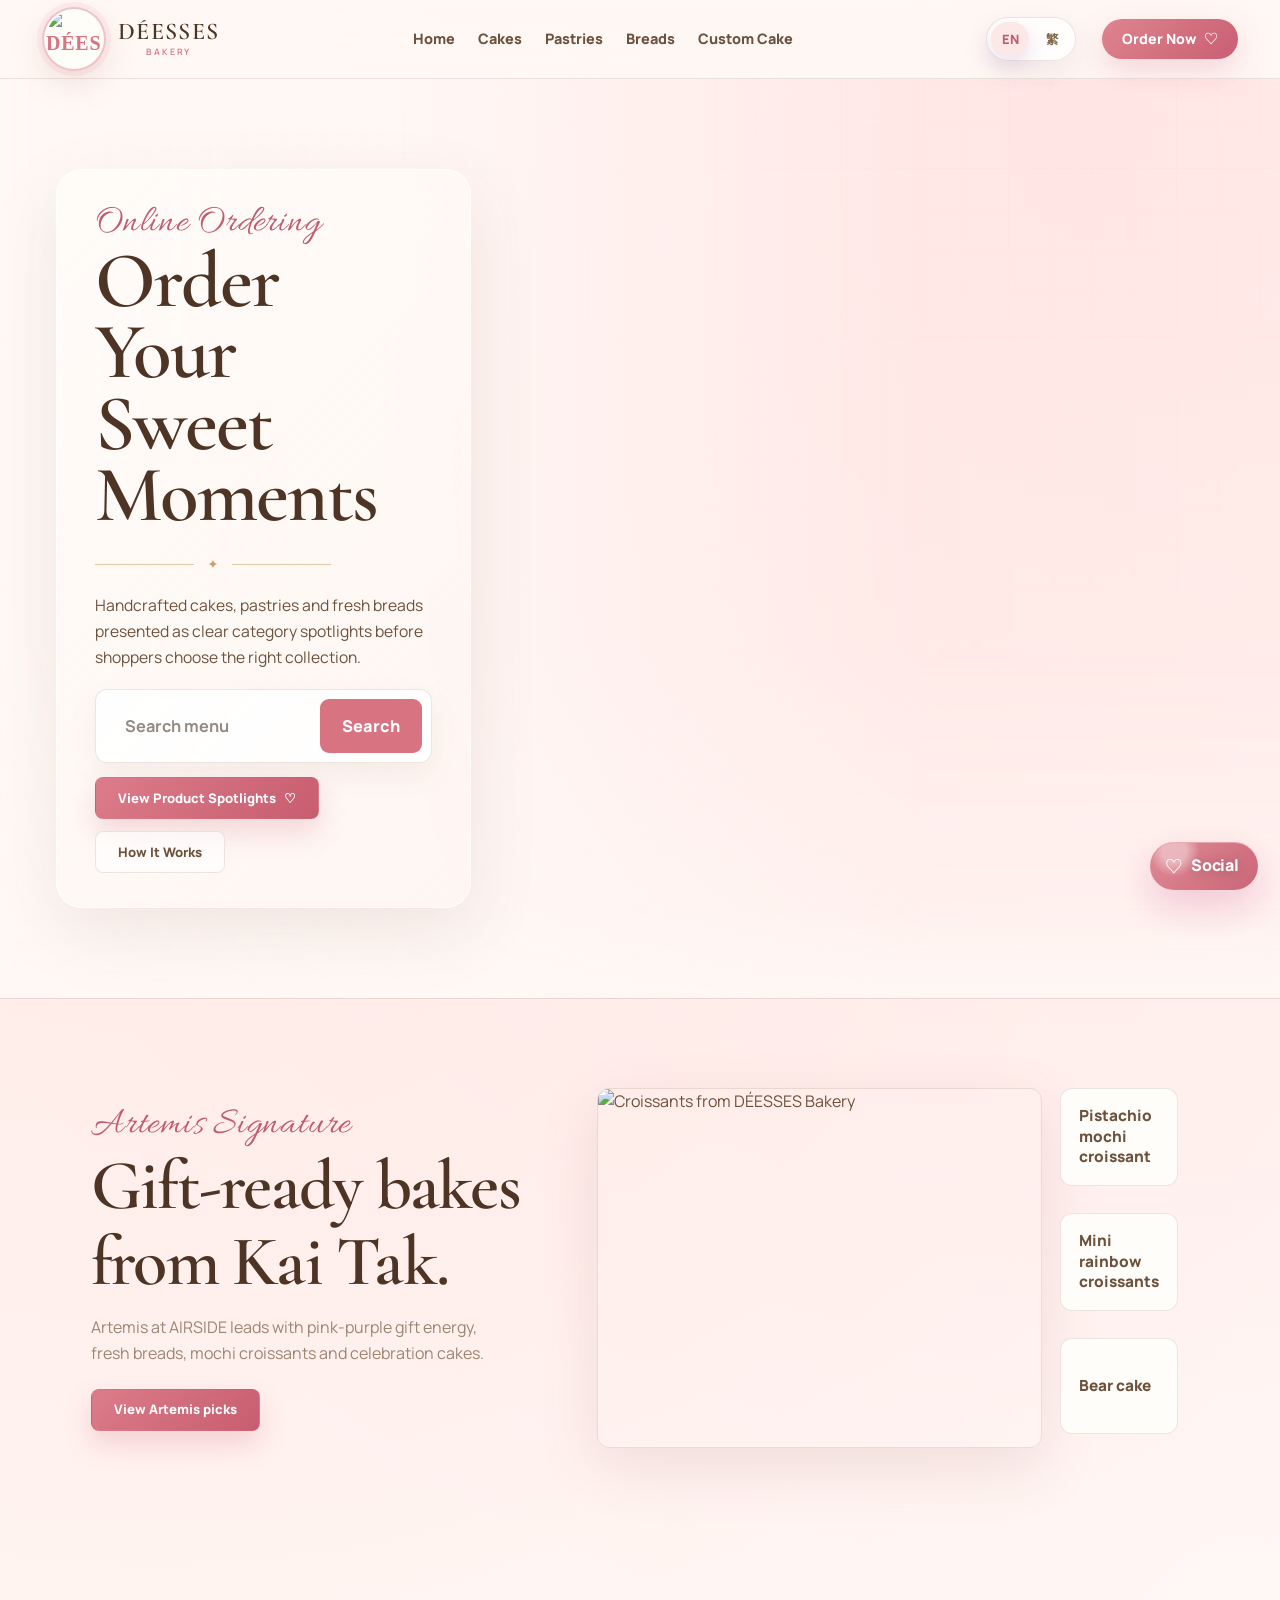
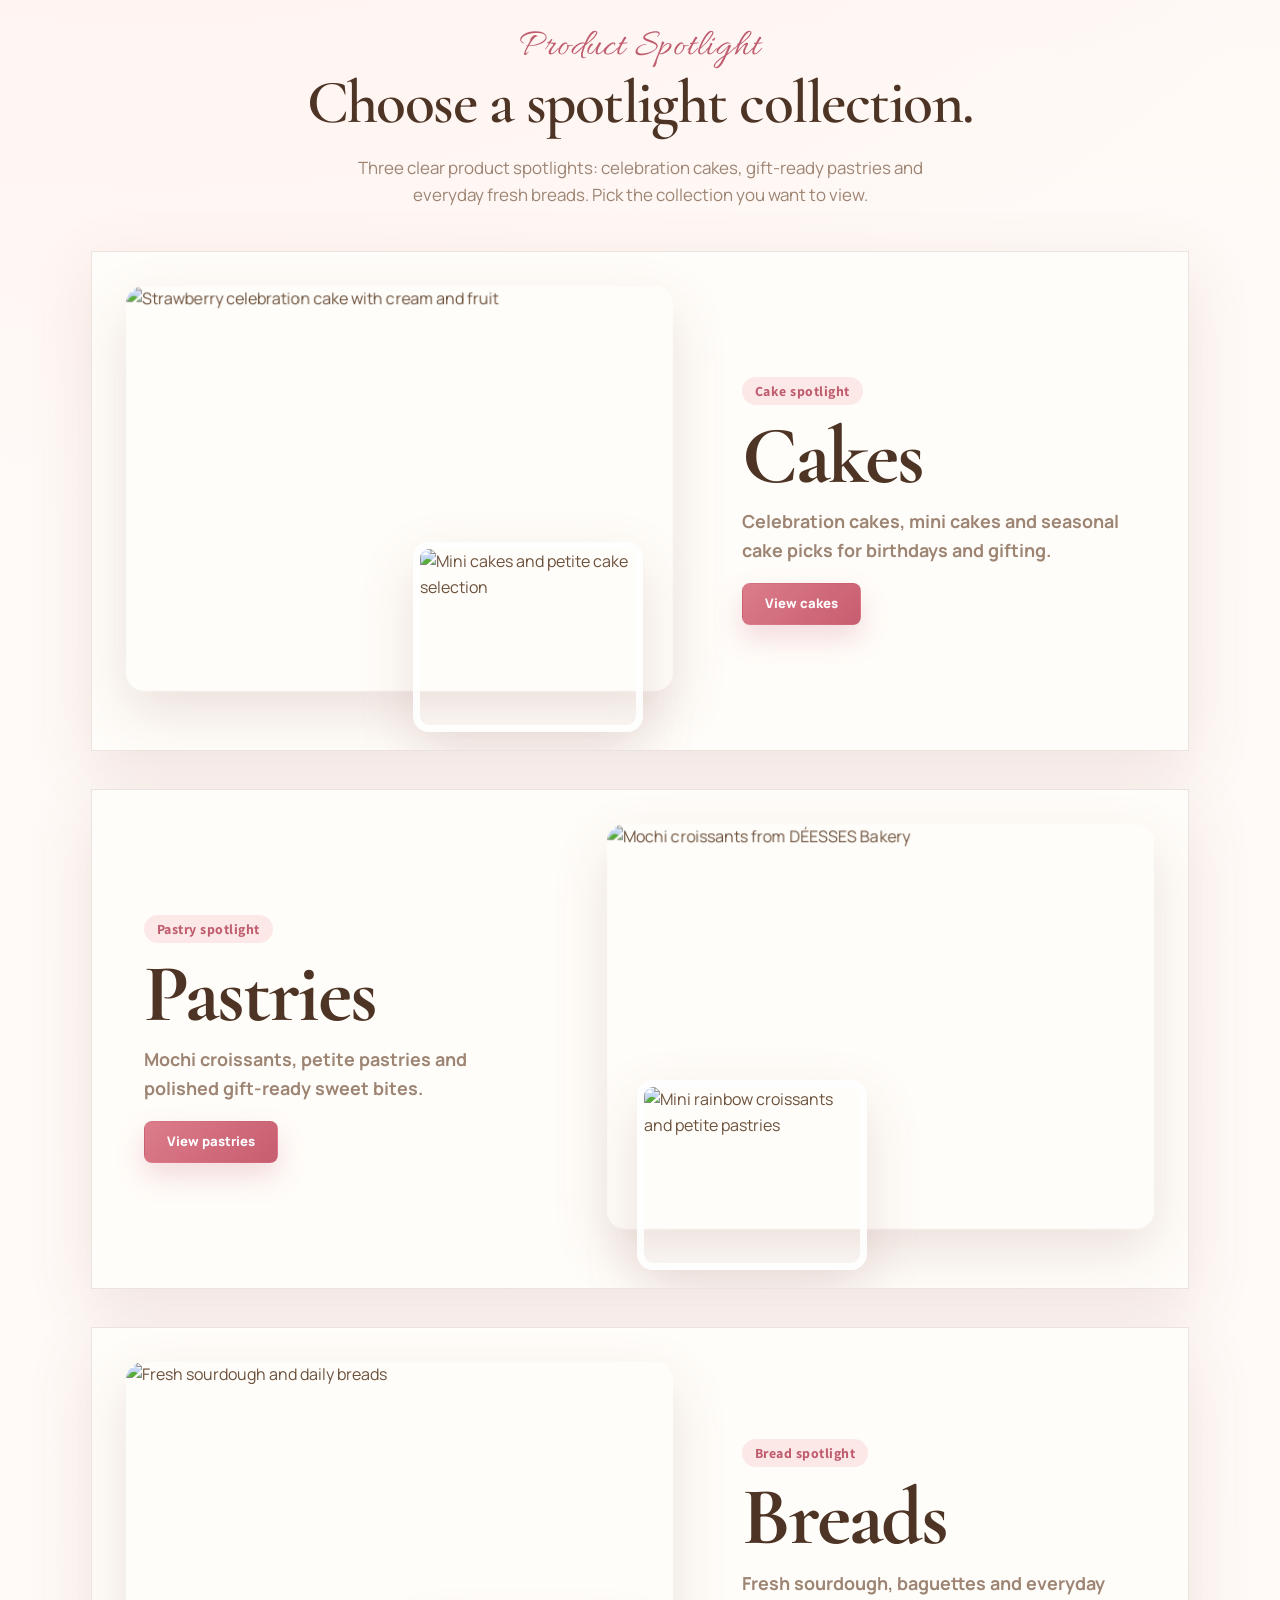
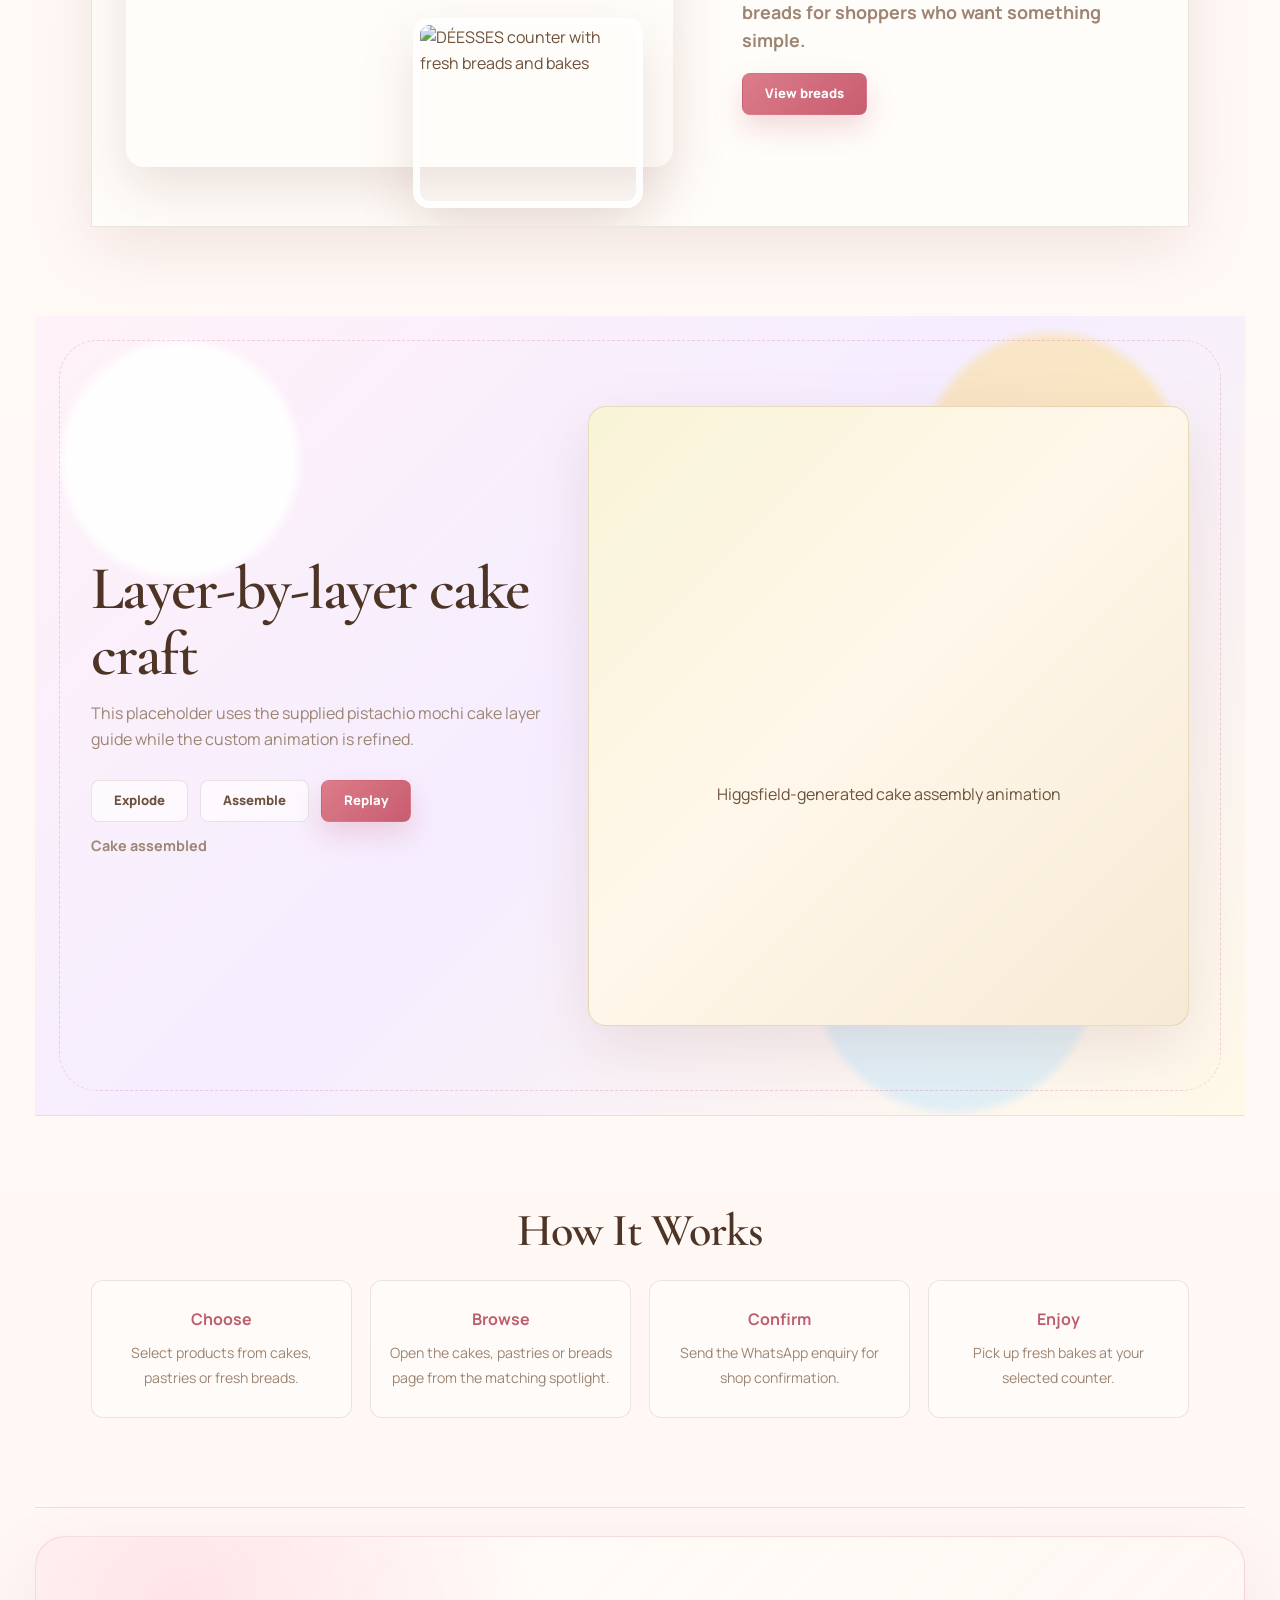
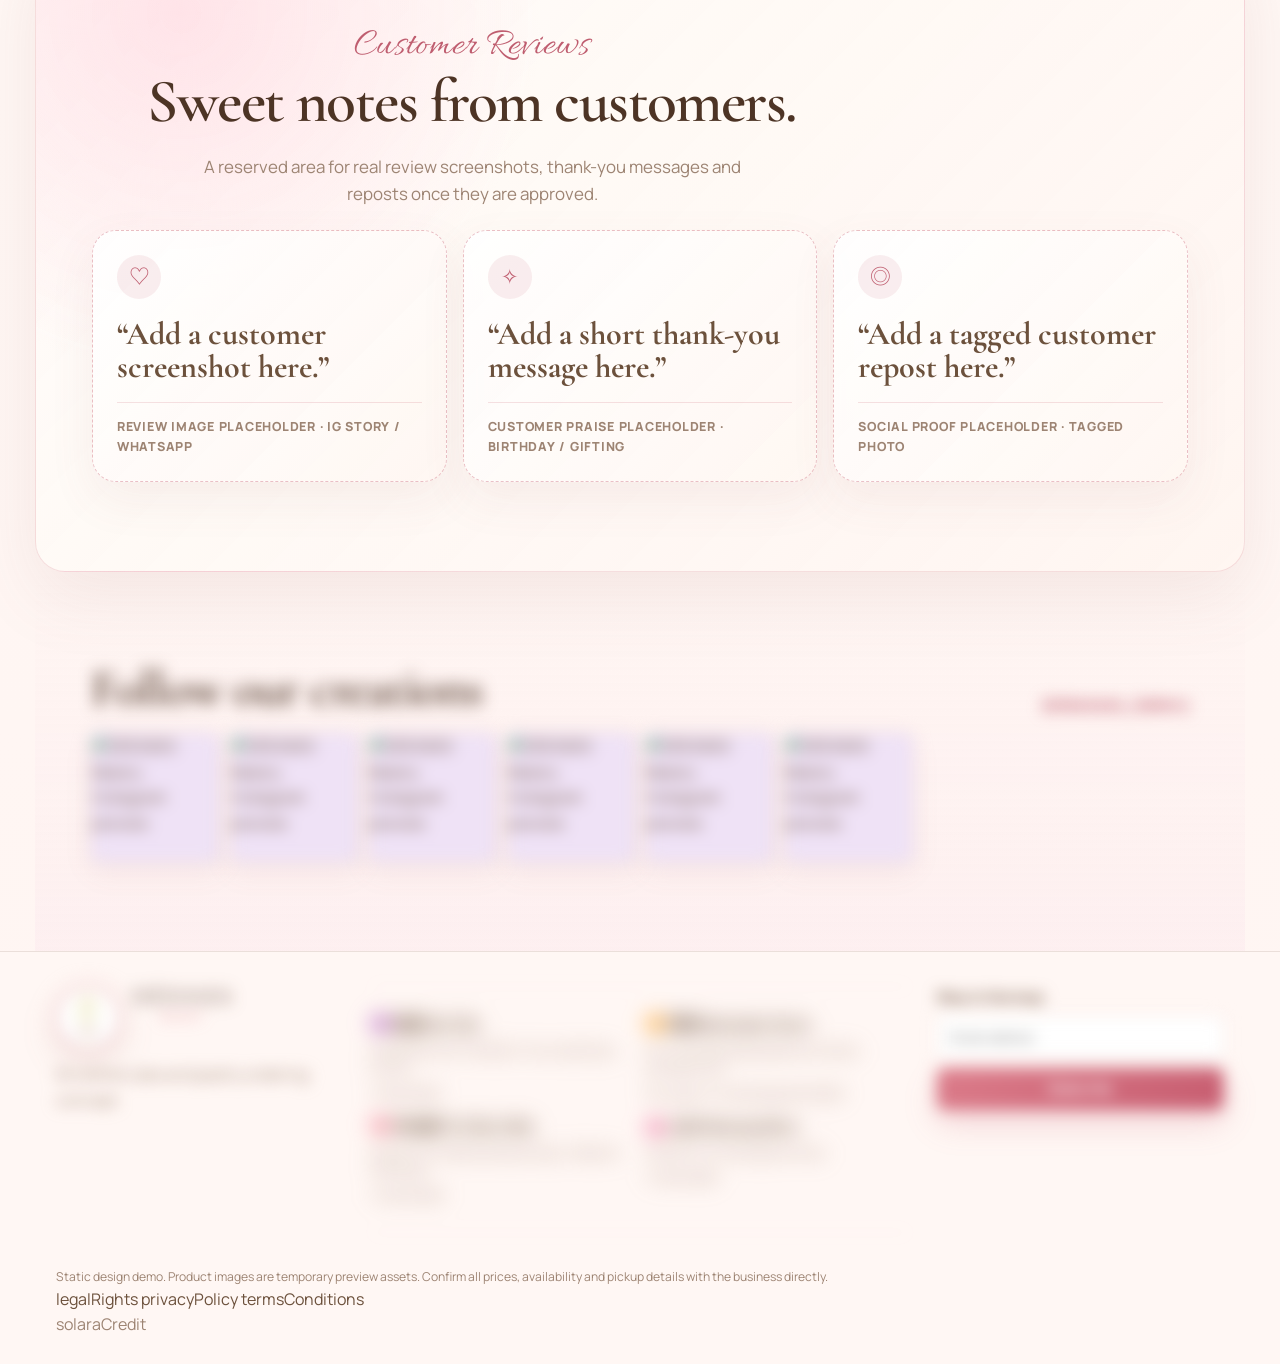
==== commit e0ca780f: "feat: add Higgsfield favicon" ====
--- a/index.html
+++ b/index.html
@@ -16,17 +16,17 @@
   <meta name="twitter:title" content="DÉESSES Bakery — Online Ordering" />
   <meta name="twitter:description" content="Browse DÉESSES cakes, pastries and bread highlights, then pre-order by WhatsApp." />
   <meta name="twitter:image" content="https://solarahk.github.io/deesses-bakery-demo/assets/front-page-bakery-scene.jpg" />
-  <link rel="icon" href="data:image/svg+xml,%3Csvg xmlns='http://www.w3.org/2000/svg' viewBox='0 0 64 64'%3E%3Crect width='64' height='64' rx='18' fill='%23fff7f2'/%3E%3Ctext x='50%25' y='56%25' dominant-baseline='middle' text-anchor='middle' font-size='34'%3E%E2%99%A1%3C/text%3E%3C/svg%3E" />
-  <link rel="apple-touch-icon" href="assets/deesses-instagram-logo.jpg" />
+  <link rel="icon" type="image/x-icon" href="assets/favicon.ico?v=higgsfield-favicon-1" />
+  <link rel="icon" type="image/png" sizes="512x512" href="assets/favicon-512.png?v=higgsfield-favicon-1" />
+  <link rel="apple-touch-icon" href="assets/apple-touch-icon.png?v=higgsfield-favicon-1" />
   <link rel="preload" as="image" href="assets/front-page-bakery-scene.jpg" />
-  <link rel="preload" as="image" href="assets/cake-layer-guide.jpg" />
   <link rel="preload" as="image" href="assets/mini.jpg" />
   <link rel="preload" as="image" href="assets/strawberry.jpg" />
   <link rel="preconnect" href="https://fonts.googleapis.com" />
   <link rel="preconnect" href="https://fonts.gstatic.com" crossorigin />
   <link href="https://fonts.googleapis.com/css2?family=Allura&family=Cormorant+Garamond:ital,wght@0,500;0,600;0,700;1,500&family=Manrope:wght@400;500;600;700;800&family=Noto+Sans+TC:wght@400;500;700;900&family=Noto+Serif+TC:wght@500;700;900&display=swap" rel="stylesheet" />
   <link rel="stylesheet" href="styles.css?v=brand-logo-1" />
-  <link rel="stylesheet" href="site.css?v=legal-footer-1" />
+  <link rel="stylesheet" href="site.css?v=solara-credit-1" />
   <script type="application/ld+json">
   {
     "@context": "https://schema.org",
@@ -184,7 +184,7 @@
     <section class="craft site-craft" id="craft" data-cake-mode="assembled">
       <div class="craft__copy site-craft__copy">
         <h2>Layer-by-layer cake craft</h2>
-        <p>This placeholder uses the supplied pistachio mochi cake layer guide while the custom animation is refined.</p>
+        <p>A Higgsfield-generated motion preview from the pistachio cake photo shows the sponge, mochi filling, whipped cream, pistachio cream, rose petals and pistachio crumble floating in a refined exploded view.</p>
         <div class="craft__controls" aria-label="Cake assembly controls">
           <button class="site-button site-button--ghost" type="button" data-cake-action="explode">Explode</button>
           <button class="site-button site-button--ghost" type="button" data-cake-action="assemble">Assemble</button>
@@ -193,17 +193,10 @@
         <p class="craft__status" id="cakeStatus" aria-live="polite">Cake assembled</p>
       </div>
       <div class="craft__panel site-cake-panel">
-        <figure class="site-cake-placeholder">
-          <img src="assets/cake-layer-guide.jpg" alt="DÉESSES pistachio mochi cake layer guide showing pistachio cream, whipped cream, vanilla sponge, mochi filling and pistachio crumble" width="1024" height="1280" loading="lazy" />
-          <figcaption>Placeholder layer guide · Pistachio mochi cake</figcaption>
+        <figure class="site-higgsfield-cake">
+          <video class="site-higgsfield-cake__video" src="assets/higgsfield-cake-assembly.mp4" poster="assets/higgsfield-cake-assembly-poster.jpg" autoplay muted loop playsinline preload="metadata" aria-label="Higgsfield-generated cake assembly animation"></video>
+          <figcaption>Higgsfield-generated cake assembly animation</figcaption>
         </figure>
-        <div class="cake-stage site-cake-stage--legacy" aria-hidden="true" aria-label="Animated exploded-view celebration cake">
-          <div class="cake-piece cake-piece--candle">✦</div>
-          <div class="cake-piece cake-piece--berries"></div>
-          <div class="cake-piece cake-piece--cream"></div>
-          <div class="cake-piece cake-piece--sponge"></div>
-          <div class="cake-piece cake-piece--plate"></div>
-        </div>
       </div>
     </section>
 
@@ -272,8 +265,9 @@
       <a href="privacy-policy.html" data-i18n="privacyPolicy">Privacy Policy</a>
       <a href="terms-and-conditions.html" data-i18n="termsConditions">Terms &amp; Conditions</a>
     </div>
+    <p class="site-footer-credit" data-i18n="solaraCredit">Website created by <a href="https://solara.hk" target="_blank" rel="noopener">Solara.hk</a></p>
   </footer>
 
-  <script src="script.js?v=legal-footer-1"></script>
+  <script src="script.js?v=solara-credit-1"></script>
 </body>
 </html>
